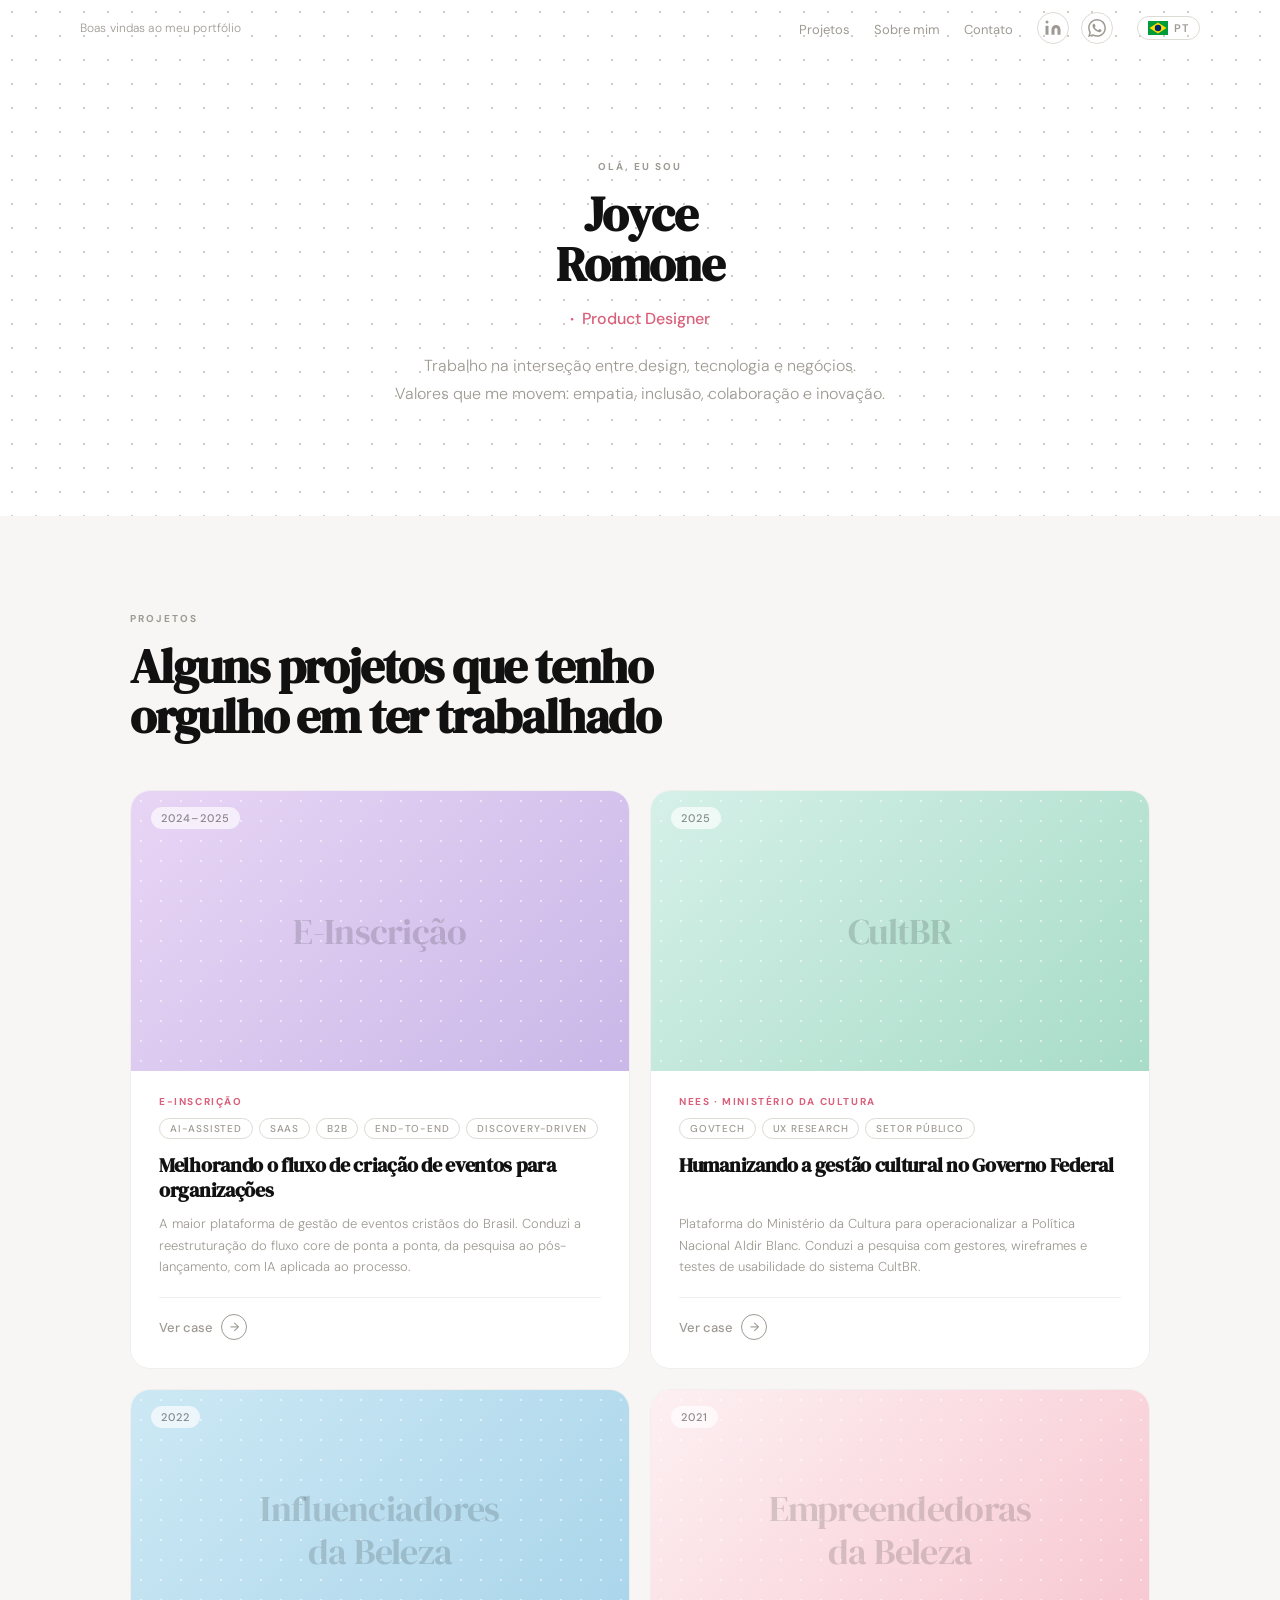
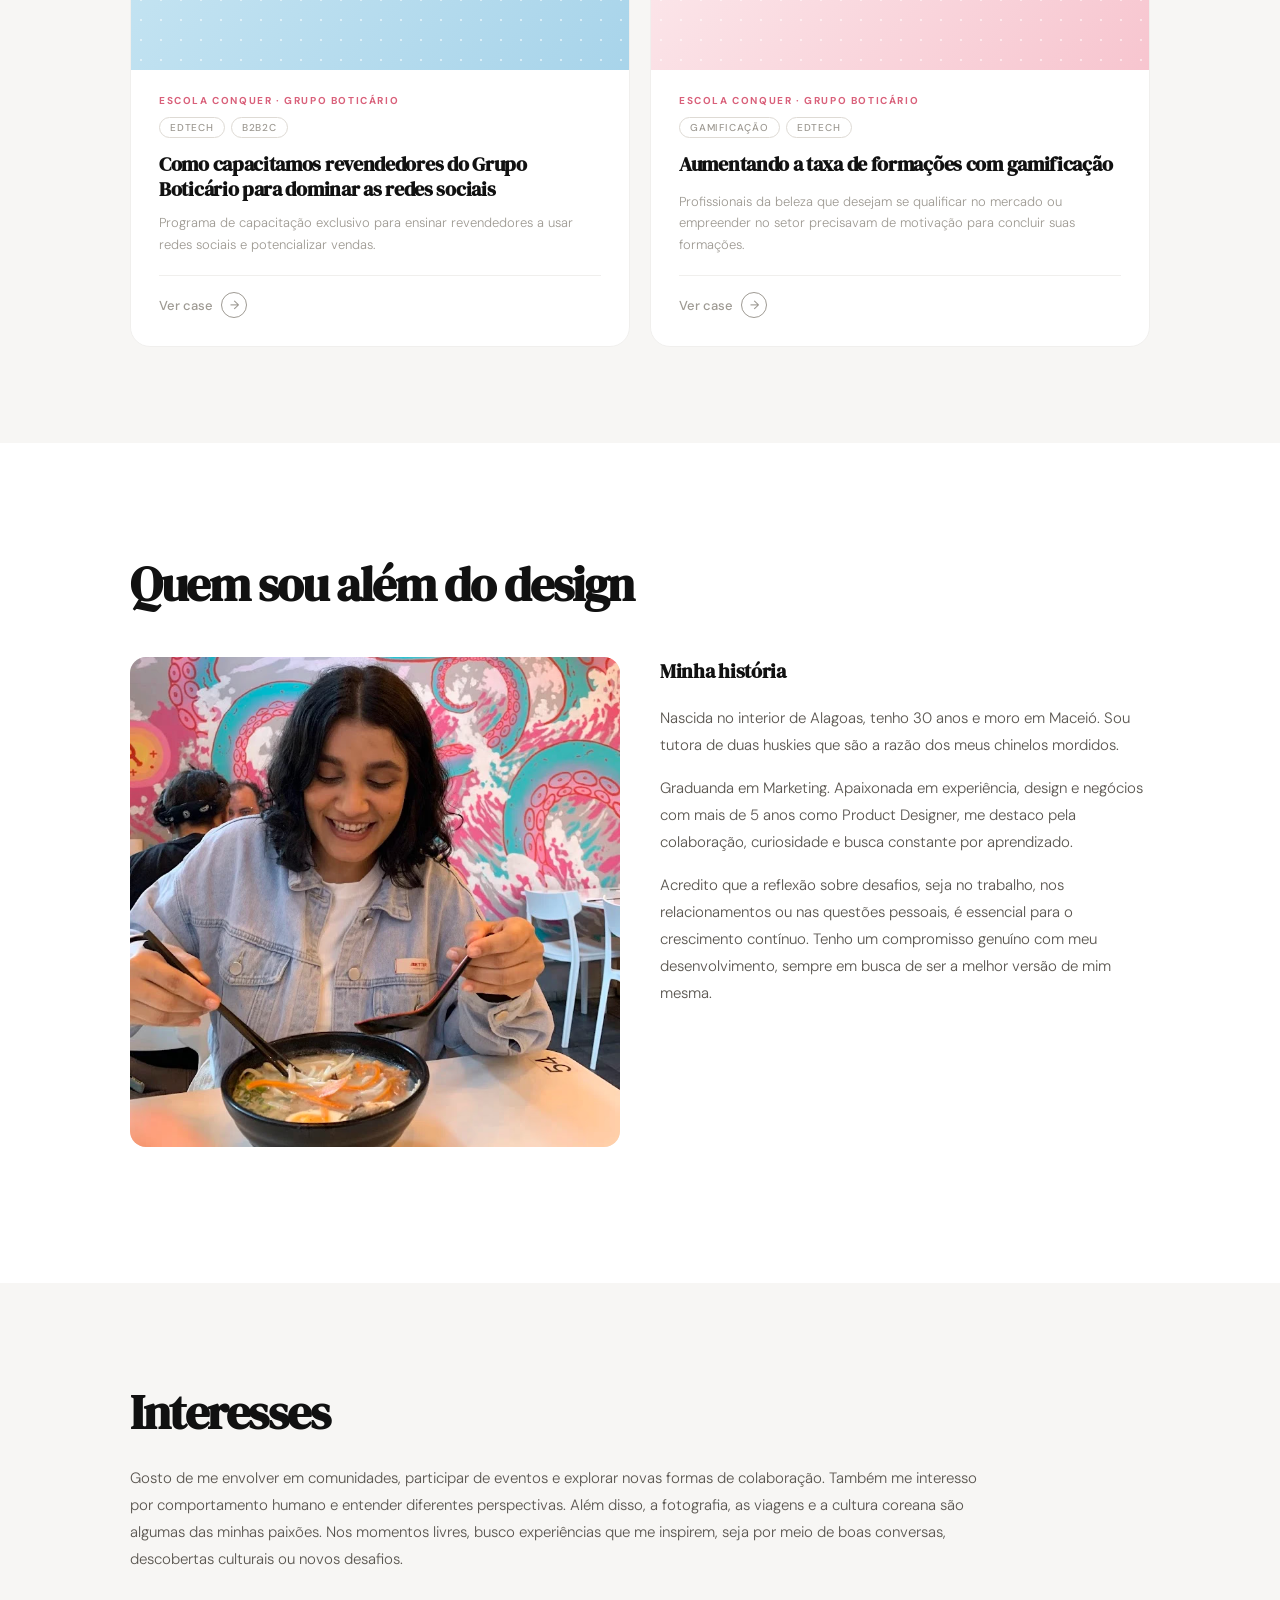
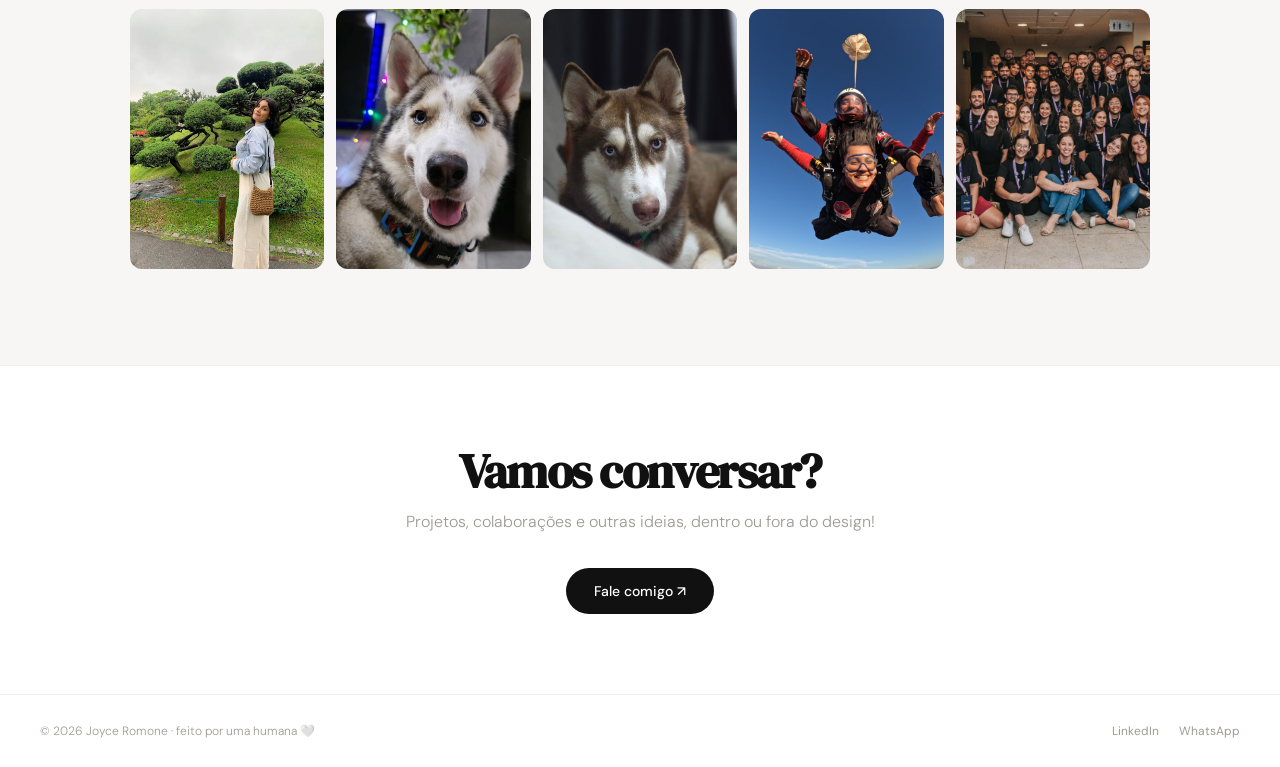
==== index.html @ eb754570 "att portfolio" ====
<!DOCTYPE html>
<html lang="pt-BR">
<head>
  <meta charset="UTF-8" />
  <meta name="viewport" content="width=device-width, initial-scale=1.0" />
  <title>Joyce Romone · Product Designer</title>
  <link rel="preconnect" href="https://fonts.googleapis.com" />
  <link rel="preconnect" href="https://fonts.gstatic.com" crossorigin />
  <link href="https://fonts.googleapis.com/css2?family=DM+Serif+Display:ital@0;1&family=DM+Sans:ital,opsz,wght@0,9..40,300;0,9..40,400;0,9..40,500;0,9..40,600;1,9..40,300&display=swap" rel="stylesheet" />

    <link rel="stylesheet" href="style.css" />
</head>
<body>

  <!-- NAV -->
  <nav class="nav" id="nav">
    <div class="nav__inner">

      <!-- Esquerda: boas vindas -->
      <span class="nav__greeting">Boas vindas ao meu portfólio</span>

      <!-- Direita: links + ícones + idioma -->
      <div class="nav__right">
        <ul class="nav__links">
          <li><a href="#projects">Projetos</a></li>
          <li><a href="#about">Sobre mim</a></li>
          <li><a href="contato.html">Contato</a></li>
        </ul>
        <div class="nav__icons">
          <a href="https://www.linkedin.com/in/joyromone/" target="_blank" class="nav__icon-link" aria-label="LinkedIn">
            <svg width="18" height="18" viewBox="0 0 24 24" fill="currentColor"><path d="M16 8a6 6 0 0 1 6 6v7h-4v-7a2 2 0 0 0-2-2 2 2 0 0 0-2 2v7h-4v-7a6 6 0 0 1 6-6z"/><rect x="2" y="9" width="4" height="12"/><circle cx="4" cy="4" r="2"/></svg>
          </a>
          <a href="https://api.whatsapp.com/send?phone=555582996967877" target="_blank" class="nav__icon-link" aria-label="WhatsApp">
            <svg width="18" height="18" viewBox="0 0 24 24" fill="currentColor"><path d="M17.472 14.382c-.297-.149-1.758-.867-2.03-.967-.273-.099-.471-.148-.67.15-.197.297-.767.966-.94 1.164-.173.199-.347.223-.644.075-.297-.15-1.255-.463-2.39-1.475-.883-.788-1.48-1.761-1.653-2.059-.173-.297-.018-.458.13-.606.134-.133.298-.347.446-.52.149-.174.198-.298.298-.497.099-.198.05-.371-.025-.52-.075-.149-.669-1.612-.916-2.207-.242-.579-.487-.5-.669-.51-.173-.008-.371-.01-.57-.01-.198 0-.52.074-.792.372-.272.297-1.04 1.016-1.04 2.479 0 1.462 1.065 2.875 1.213 3.074.149.198 2.096 3.2 5.077 4.487.709.306 1.262.489 1.694.625.712.227 1.36.195 1.871.118.571-.085 1.758-.719 2.006-1.413.248-.694.248-1.289.173-1.413-.074-.124-.272-.198-.57-.347m-5.421 7.403h-.004a9.87 9.87 0 0 1-5.031-1.378l-.361-.214-3.741.982.998-3.648-.235-.374a9.86 9.86 0 0 1-1.51-5.26c.001-5.45 4.436-9.884 9.888-9.884 2.64 0 5.122 1.03 6.988 2.898a9.825 9.825 0 0 1 2.893 6.994c-.003 5.45-4.437 9.884-9.885 9.884m8.413-18.297A11.815 11.815 0 0 0 12.05 0C5.495 0 .16 5.335.157 11.892c0 2.096.547 4.142 1.588 5.945L.057 24l6.305-1.654a11.882 11.882 0 0 0 5.683 1.448h.005c6.554 0 11.89-5.335 11.893-11.893a11.821 11.821 0 0 0-3.48-8.413z"/></svg>
          </a>
        </div>
        <!-- Seletor de idioma (placeholder para implementação futura) -->
        <div class="nav__lang" id="langToggle">
          <span class="nav__lang-current">
            <svg width="20" height="14" viewBox="0 0 20 14" xmlns="http://www.w3.org/2000/svg"><rect width="20" height="14" fill="#009c3b"/><polygon points="10,1.5 18.5,7 10,12.5 1.5,7" fill="#fedf00"/><circle cx="10" cy="7" r="3.2" fill="#002776"/></svg>
            <span>PT</span>
          </span>
          <div class="nav__lang-dropdown" id="langDropdown">
            <button class="nav__lang-option nav__lang-option--active" data-lang="pt" title="Português">
              <svg width="20" height="14" viewBox="0 0 24 16" xmlns="http://www.w3.org/2000/svg"><rect width="24" height="16" fill="#009c3b"/><polygon points="12,1.5 22,8 12,14.5 2,8" fill="#fedf00"/><circle cx="12" cy="8" r="3.8" fill="#002776"/></svg>
              <span>PT</span>
            </button>
            <button class="nav__lang-option" data-lang="en" title="English">
              <svg width="20" height="14" viewBox="0 0 24 16" xmlns="http://www.w3.org/2000/svg"><rect width="24" height="16" fill="#012169"/><line x1="0" y1="0" x2="24" y2="16" stroke="white" stroke-width="2.5"/><line x1="24" y1="0" x2="0" y2="16" stroke="white" stroke-width="2.5"/><line x1="0" y1="0" x2="24" y2="16" stroke="#C8102E" stroke-width="1.5"/><line x1="24" y1="0" x2="0" y2="16" stroke="#C8102E" stroke-width="1.5"/><rect x="10" y="0" width="4" height="16" fill="white"/><rect x="0" y="6" width="24" height="4" fill="white"/><rect x="11" y="0" width="2" height="16" fill="#C8102E"/><rect x="0" y="7" width="24" height="2" fill="#C8102E"/></svg>
              <span>EN</span>
            </button>
            <button class="nav__lang-option" data-lang="es" title="Español">
              <svg width="20" height="14" viewBox="0 0 24 16" xmlns="http://www.w3.org/2000/svg"><rect width="24" height="16" fill="#c60b1e"/><rect y="3.5" width="24" height="9" fill="#ffc400"/></svg>
              <span>ES</span>
            </button>
          </div>
        </div>
      </div>

    </div>
  </nav>

  <div class="hero-wrap">
  <!-- HERO -->
  <section class="hero">
    <div class="hero__content">
      <span class="label">Olá, eu sou</span>
      <h1 class="heading hero__name">Joyce<br>Romone</h1>
      <p class="hero__role"><span id="heroRole">Product Designer</span></p>
      <p class="hero__sub">Trabalho na interseção entre design, tecnologia e negócios.<br>Valores que me movem: empatia, inclusão, colaboração e inovação.</p>
    </div>
  </section>
  </div>


  <section class="section section--alt" id="projects">
    <div class="container">
      <div class="reveal" style="margin-bottom:48px">
        <span class="label">Projetos</span>
        <h2 class="heading">Alguns projetos que tenho<br>orgulho em ter trabalhado</h2>
      </div>

      <div class="projects__grid">

        <!-- Card 1: E-Inscrição (2024-2025) -->
        <div class="pcard reveal" onclick="openModal(0)" style="transition-delay:.05s">
          <div class="pcard__thumb">
            <div class="pcard__thumb-bg"></div>
            <span class="pcard__thumb-label">E-Inscrição</span>
            <span class="pcard__year">2024–2025</span>
            <span class="pcard__arrow">↗</span>
          </div>
          <div class="pcard__body">
            <div class="pcard__company">E-Inscrição</div>
            <div class="pcard__tags">
              <span class="pcard__tag">AI-assisted</span>
              <span class="pcard__tag">SaaS</span>
              <span class="pcard__tag">B2B</span>
              <span class="pcard__tag">End-to-end</span>
              <span class="pcard__tag">Discovery-driven</span>
            </div>
            <h3 class="pcard__title">Melhorando o fluxo de criação de eventos para organizações</h3>
            <p class="pcard__summary">A maior plataforma de gestão de eventos cristãos do Brasil. Conduzi a reestruturação do fluxo core de ponta a ponta, da pesquisa ao pós-lançamento, com IA aplicada ao processo.</p>
            <div class="pcard__footer">
              <span class="pcard__cta">Ver case <span class="pcard__cta-arrow">→</span></span>
            </div>
          </div>
        </div>

        <!-- Card 2: CultBR (2025) -->
        <div class="pcard reveal" onclick="openModal(3)" style="transition-delay:.1s">
          <div class="pcard__thumb">
            <div class="pcard__thumb-bg"></div>
            <span class="pcard__thumb-label">CultBR</span>
            <span class="pcard__year">2025</span>
            <span class="pcard__arrow">↗</span>
          </div>
          <div class="pcard__body">
            <div class="pcard__company">NEES · Ministério da Cultura</div>
            <div class="pcard__tags">
              <span class="pcard__tag">GovTech</span>
              <span class="pcard__tag">UX Research</span>
              <span class="pcard__tag">Setor Público</span>
            </div>
            <h3 class="pcard__title">Humanizando a gestão cultural no Governo Federal</h3>
            <p class="pcard__summary">Plataforma do Ministério da Cultura para operacionalizar a Política Nacional Aldir Blanc. Conduzi a pesquisa com gestores, wireframes e testes de usabilidade do sistema CultBR.</p>
            <div class="pcard__footer">
              <span class="pcard__cta">Ver case <span class="pcard__cta-arrow">→</span></span>
            </div>
          </div>
        </div>

        <!-- Card 3: Influenciadores (2022) -->
        <div class="pcard reveal" onclick="openModal(1)" style="transition-delay:.15s">
          <div class="pcard__thumb">
            <div class="pcard__thumb-bg"></div>
            <span class="pcard__thumb-label">Influenciadores<br>da Beleza</span>
            <span class="pcard__year">2022</span>
            <span class="pcard__arrow">↗</span>
          </div>
          <div class="pcard__body">
            <div class="pcard__company">Escola Conquer · Grupo Boticário</div>
            <div class="pcard__tags">
              <span class="pcard__tag">Edtech</span>
              <span class="pcard__tag">B2B2C</span>
            </div>
            <h3 class="pcard__title">Como capacitamos revendedores do Grupo Boticário para dominar as redes sociais</h3>
            <p class="pcard__summary">Programa de capacitação exclusivo para ensinar revendedores a usar redes sociais e potencializar vendas.</p>
            <div class="pcard__footer">
              <span class="pcard__cta">Ver case <span class="pcard__cta-arrow">→</span></span>
            </div>
          </div>
        </div>

        <!-- Card 4: Empreendedoras (2021) -->
        <div class="pcard reveal" onclick="openModal(2)" style="transition-delay:.2s">
          <div class="pcard__thumb">
            <div class="pcard__thumb-bg"></div>
            <span class="pcard__thumb-label">Empreendedoras<br>da Beleza</span>
            <span class="pcard__year">2021</span>
            <span class="pcard__arrow">↗</span>
          </div>
          <div class="pcard__body">
            <div class="pcard__company">Escola Conquer · Grupo Boticário</div>
            <div class="pcard__tags">
              <span class="pcard__tag">Gamificação</span>
              <span class="pcard__tag">Edtech</span>
            </div>
            <h3 class="pcard__title">Aumentando a taxa de formações com gamificação</h3>
            <p class="pcard__summary">Profissionais da beleza que desejam se qualificar no mercado ou empreender no setor precisavam de motivação para concluir suas formações.</p>
            <div class="pcard__footer">
              <span class="pcard__cta">Ver case <span class="pcard__cta-arrow">→</span></span>
            </div>
          </div>
        </div>

      </div>
    </div>
  </section>

  <!-- MODAL -->
  <div class="modal-overlay" id="modalOverlay" onclick="handleOverlayClick(event)">
    <div class="modal" id="modal" role="dialog" aria-modal="true">
      <div class="modal__handle"></div>
      <div class="modal__topbar">
        <div class="modal__nav">
          <button class="modal__nav-btn" id="modalPrev" onclick="navigateModal(-1)" aria-label="Case anterior">←</button>
          <span class="modal__counter" id="modalCounter">1 / 4</span>
          <button class="modal__nav-btn" id="modalNext" onclick="navigateModal(1)" aria-label="Próximo case">→</button>
        </div>
        <button class="modal__close" onclick="closeModal()" aria-label="Fechar">✕</button>
      </div>
      <div class="modal__body" id="modalBody">

        <!-- ── CASE 0: E-Inscrição ── -->
        <div class="modal__case" data-index="0">
          <div class="modal__case-hero">
            <div class="modal__case-tags">
              <span class="project__tag">AI-assisted</span>
              <span class="project__tag">SaaS</span>
              <span class="project__tag">B2B</span>
              <span class="project__tag">End-to-end</span>
              <span class="project__tag project__tag--pink">Discovery-driven</span>
            </div>
            <h2 class="modal__case-title">Melhorando o fluxo de criação de eventos para organizações</h2>
            <p class="modal__case-summary">A maior plataforma de gestão de eventos cristãos do Brasil. Conduzi a reestruturação do fluxo core de ponta a ponta, da pesquisa ao pós-lançamento, com IA aplicada ao processo.</p>
          </div>
          <div class="modal__case-meta">
            <div class="modal__case-meta-item">
              <div class="modal__case-meta-label">Empresa</div>
              <div class="modal__case-meta-value">E-Inscrição</div>
            </div>
            <div class="modal__case-meta-item">
              <div class="modal__case-meta-label">Atuação</div>
              <div class="modal__case-meta-value">Product Designer</div>
            </div>
            <div class="modal__case-meta-item">
              <div class="modal__case-meta-label">Duração</div>
              <div class="modal__case-meta-value">2024–2025</div>
            </div>
          </div>

          <!-- CONTEXTO -->
          <div class="case-block case-block--tinted">
            <span class="case-block__label">Contexto</span>
            <div style="background:var(--white); border-radius:14px; padding:24px 28px; margin-bottom:20px; border-left:3px solid var(--pink);">
              <span style="font-size:10px; font-weight:700; letter-spacing:.14em; text-transform:uppercase; color:var(--pink); display:block; margin-bottom:12px;">A maior plataforma de gestão de eventos cristãos do Brasil</span>
              <h3 style="font-family:'DM Serif Display',serif; font-size:clamp(18px,2.4vw,24px); color:var(--black); line-height:1.25; margin-bottom:10px;">De grandes organizações a pequenos empreendedores: um produto para muitos perfis.</h3>
              <p style="font-size:13px; font-weight:300; color:var(--gray-3); line-height:1.7;">Centenas de eventos por ano ou o primeiro evento da vida. A amplitude é um ponto forte do produto e também seu maior desafio de design.</p>
            </div>
            <p class="case-block__lead">O fluxo de criação de eventos é o coração da plataforma. Com o tempo, ele acumulou atritos que impactavam os dois extremos desse público. As solicitações de melhoria eram constantes, e a falta de flexibilidade estava gerando dois problemas sérios: <strong>perda de clientes</strong> para concorrentes e <strong>sobrecarga operacional</strong> no time interno.</p>

            <div style="background:var(--white); border-radius:14px; padding:22px 24px; margin-top:16px;">
              <div style="font-size:10px; font-weight:700; letter-spacing:.14em; text-transform:uppercase; color:var(--pink); margin-bottom:14px;">Principais dores identificadas</div>
              <div style="display:flex; flex-wrap:wrap; gap:8px; margin-bottom:16px;">
                <span style="font-size:11px; font-weight:500; padding:4px 12px; border-radius:100px; background:var(--off); color:var(--gray-4);">Lotes rígidos</span>
                <span style="font-size:11px; font-weight:500; padding:4px 12px; border-radius:100px; background:var(--off); color:var(--gray-4);">Processo muito manual</span>
                <span style="font-size:11px; font-weight:500; padding:4px 12px; border-radius:100px; background:var(--off); color:var(--gray-4);">Cálculo complexo</span>
                <span style="font-size:11px; font-weight:500; padding:4px 12px; border-radius:100px; background:var(--off); color:var(--gray-4);">Gestão pouco intuitiva</span>
                <span style="font-size:11px; font-weight:500; padding:4px 12px; border-radius:100px; background:var(--off); color:var(--gray-4);">Risco de erros</span>
                <span style="font-size:11px; font-weight:500; padding:4px 12px; border-radius:100px; background:var(--pink-bg); color:var(--pink);">Dependência do Customer Success</span>
                <span style="font-size:11px; font-weight:500; padding:4px 12px; border-radius:100px; background:var(--pink-bg); color:var(--pink);">Self-service limitado</span>
                <span style="font-size:11px; font-weight:500; padding:4px 12px; border-radius:100px; background:var(--pink-bg); color:var(--pink);">Uso excessivo de gambiarras</span>
              </div>
              <div style="background:var(--off); border-radius:10px; padding:14px 16px; border-left:3px solid var(--pink);">
                <p style="font-size:10px; font-weight:700; letter-spacing:.12em; text-transform:uppercase; color:var(--pink); margin-bottom:8px;">A pergunta-chave que guiou o projeto</p>
                <p style="font-size:13px; font-weight:400; color:var(--black); line-height:1.65;">Como melhorar o fluxo de criação de eventos para <strong>reduzir a complexidade</strong>, <strong>aumentar a autonomia dos clientes</strong> e <strong>diminuir a sobrecarga do time de Customer Success</strong>?</p>
              </div>
            </div>
          </div>

          <!-- MEU PAPEL -->
          <div class="case-block">
            <span class="case-block__label">Meu papel</span>
            <h3 class="case-block__section-title">Não entrei com solução pronta. Entrei com perguntas.</h3>
            <p class="case-block__lead" style="margin-bottom:20px;">Conduzi o projeto de ponta a ponta. Fui responsável por estruturar o processo de discovery, priorizar com o time e garantir que o que foi pra produção foi validado com quem usa de verdade.</p>
            <div style="display:grid; grid-template-columns:1fr 1fr; gap:8px; margin-bottom:20px;">
              <div class="role-item"><span class="role-item__num">01</span><span class="role-item__text">Discovery interno com stakeholders</span></div>
              <div class="role-item"><span class="role-item__num">02</span><span class="role-item__text">Discovery contínuo com clientes</span></div>
              <div class="role-item"><span class="role-item__num">03</span><span class="role-item__text">Priorização com critério de impacto</span></div>
              <div class="role-item"><span class="role-item__num">04</span><span class="role-item__text">Prototipação e testes com usuários</span></div>
              <div class="role-item"><span class="role-item__num">05</span><span class="role-item__text">Acompanhamento pós-lançamento</span></div>
              <div class="role-item"><span class="role-item__num">06</span><span class="role-item__text">Monitoramento de métricas reais</span></div>
            </div>
            <div style="background:var(--off); border-radius:12px; padding:16px 20px;">
              <div style="font-size:10px; font-weight:700; letter-spacing:.14em; text-transform:uppercase; color:var(--pink); margin-bottom:10px;">Objetivos do projeto</div>
              <div style="display:flex; flex-direction:column; gap:6px;">
                <div style="display:flex; gap:8px; align-items:flex-start; font-size:12px; font-weight:300; color:var(--gray-4);"><span style="color:var(--pink); font-weight:700; flex-shrink:0;">→</span>Entender as dores reais dos clientes Self-Service e Key Accounts no fluxo atual</div>
                <div style="display:flex; gap:8px; align-items:flex-start; font-size:12px; font-weight:300; color:var(--gray-4);"><span style="color:var(--pink); font-weight:700; flex-shrink:0;">→</span>Identificar oportunidades baseadas em gaps competitivos</div>
                <div style="display:flex; gap:8px; align-items:flex-start; font-size:12px; font-weight:300; color:var(--gray-4);"><span style="color:var(--pink); font-weight:700; flex-shrink:0;">→</span>Priorizar melhorias que reduzam a dependência do Customer Success e aumentem a autogestão</div>
              </div>
            </div>
          </div>

          <!-- PESQUISA -->
          <div class="case-block case-block--tinted">
            <span class="case-block__label">Pesquisa</span>
            <h3 class="case-block__section-title">Uma sessão por semana que mudou o jeito do time decidir.</h3>
            <p class="case-block__lead" style="margin-bottom:20px;">Inspirada na metodologia da Teresa Torres, bloqueei um espaço fixo toda semana pra conversar com pelo menos 3 clientes. O que aprendi foi direto pras decisões do time, sem ficar guardado numa pasta que ninguém abre.</p>
            <div class="timeline">
              <div class="timeline__item">
                <div class="timeline__spine"><div class="timeline__dot"></div><div class="timeline__line"></div></div>
                <div class="timeline__content">
                  <div class="timeline__step">Antes dos clientes</div>
                  <div class="timeline__title">Entendi a casa primeiro</div>
                  <p class="timeline__text">Conversei com CEO, liderança técnica, Customer Success e suporte. Queria ter uma visão completa antes de ir a campo e chegar nas entrevistas sabendo o que perguntar de verdade.</p>
                <img src="[data-uri]" alt="Pesquisa 1" style="width:100%;border-radius:10px;display:block;margin-top:12px;" />
                </div>
              </div>
              <div class="timeline__item">
                <div class="timeline__spine"><div class="timeline__dot"></div><div class="timeline__line"></div></div>
                <div class="timeline__content">
                  <div class="timeline__step">Com os clientes</div>
                  <div class="timeline__title">Self-service e key accounts: perfis diferentes com dores parecidas</div>
                  <p class="timeline__text">Entrevistei os dois perfis principais da plataforma. O que chamou atenção foi que, independente do tamanho do evento, os pontos de atrito eram quase os mesmos.</p>
                  <div class="tool-pills">
                    <span class="tool-pill">Tactiq</span>
                    <span class="tool-pill">Entrevistas exploratórias</span>
                  </div>
                <img src="[data-uri]" alt="Pesquisa 2" style="width:100%;border-radius:10px;display:block;margin-top:12px;" />
                </div>
              </div>
              <div class="timeline__item">
                <div class="timeline__spine"><div class="timeline__dot"></div><div class="timeline__line"></div></div>
                <div class="timeline__content">
                  <div class="timeline__step">Síntese</div>
                  <div class="timeline__title">Os insights iam direto pro time, não pra uma apresentação de 40 slides</div>
                  <p class="timeline__text">A cadência semanal fez o discovery virar parte da rotina do time. Não era um projeto de pesquisa isolado, era uma prática que alimentava as decisões de produto continuamente.</p>
                  <div class="tool-pills">
                    <span class="tool-pill">FigJam</span>
                    <span class="tool-pill">Síntese colaborativa</span>
                  </div>
                <img src="[data-uri]" alt="Pesquisa 3" style="width:100%;border-radius:10px;display:block;margin-top:12px;" />
                </div>
              </div>
            </div>
          </div>


          <!-- O PROBLEMA -->
          <div class="case-block">
            <span class="case-block__label">O problema</span>
            <h3 class="case-block__section-title">A plataforma não tinha tipos de inscrição. A solução era uma sequência de gambiarras ensinada pelo Customer Success.</h3>
            <p class="case-block__lead" style="margin-bottom:28px;">Antes de entender os números, é preciso entender como o produto funcionava. O fluxo legado não permitia criar tipos de inscrição diretamente, o que gerou uma cadeia de adaptações que, com o tempo, viraram o "padrão" ensinado pelo time interno.</p>

            <!-- Fluxo da gambiarra -->
            <div style="background:var(--off); border-radius:14px; padding:24px 28px; margin-bottom:14px;">
              <div style="font-size:10px; font-weight:600; letter-spacing:.14em; text-transform:uppercase; color:var(--pink); margin-bottom:16px;">Como o fluxo legado funcionava na prática</div>
              <div style="display:flex; flex-direction:column; gap:0;">
                <div style="display:grid; grid-template-columns:28px 1fr; gap:14px; padding-bottom:20px;">
                  <div style="display:flex; flex-direction:column; align-items:center;"><div style="width:8px; height:8px; border-radius:50%; background:var(--gray-2); margin-top:4px; flex-shrink:0;"></div><div style="width:1px; flex:1; background:var(--gray-2); margin-top:6px;"></div></div>
                  <div>
                    <div style="font-size:11px; font-weight:600; color:var(--gray-3); text-transform:uppercase; letter-spacing:.08em; margin-bottom:4px;">Passo 1</div>
                    <p style="font-size:13px; font-weight:500; color:var(--black); margin-bottom:3px;">Criar o lote com o maior valor</p>
                    <p style="font-size:12px; font-weight:300; color:var(--gray-3);">O organizador cadastrava o ingresso de valor cheio como base, por exemplo, R$&nbsp;500,00, para tudo que viesse depois.</p>
                  <img src="[data-uri]" alt="Criar o lote com o maior valor" style="width:100%;border-radius:10px;display:block;margin-top:10px;" />
                  </div>
                </div>
                <div style="display:grid; grid-template-columns:28px 1fr; gap:14px; padding-bottom:20px;">
                  <div style="display:flex; flex-direction:column; align-items:center;"><div style="width:8px; height:8px; border-radius:50%; background:var(--gray-2); margin-top:4px; flex-shrink:0;"></div><div style="width:1px; flex:1; background:var(--gray-2); margin-top:6px;"></div></div>
                  <div>
                    <div style="font-size:11px; font-weight:600; color:var(--gray-3); text-transform:uppercase; letter-spacing:.08em; margin-bottom:4px;">Passo 2</div>
                    <p style="font-size:13px; font-weight:500; color:var(--black); margin-bottom:3px;">Simular tipos de inscrição via descontos</p>
                    <p style="font-size:12px; font-weight:300; color:var(--gray-3);">Cada "tipo de inscrição" era criado como um desconto sobre o valor base. Meia-entrada para estudantes? Desconto de 50%. Todas as categorias giravam em torno do maior valor, sem independência entre si.</p>
                  <img src="[data-uri]" alt="Simular tipos de inscrição via descontos" style="width:100%;border-radius:10px;display:block;margin-top:10px;" />
                  </div>
                </div>
                <div style="display:grid; grid-template-columns:28px 1fr; gap:14px; padding-bottom:20px;">
                  <div style="display:flex; flex-direction:column; align-items:center;"><div style="width:8px; height:8px; border-radius:50%; background:var(--gray-2); margin-top:4px; flex-shrink:0;"></div><div style="width:1px; flex:1; background:var(--gray-2); margin-top:6px;"></div></div>
                  <div>
                    <div style="font-size:11px; font-weight:600; color:var(--gray-3); text-transform:uppercase; letter-spacing:.08em; margin-bottom:4px;">Passo 3</div>
                    <p style="font-size:13px; font-weight:500; color:var(--black); margin-bottom:3px;">Controle de vagas por formulário</p>
                    <p style="font-size:12px; font-weight:300; color:var(--gray-3);">Vagas para staff, voluntários ou grupos internos não tinham como ser ocultadas. Como solução, os organizadores duplicavam o evento inteiro ou cadastravam essas vagas manualmente por caminhos alternativos. Gambiarra que gerava inconsistência nos dados e retrabalho constante.</p>
                  </div>
                </div>
                <div style="display:grid; grid-template-columns:28px 1fr; gap:14px;">
                  <div style="display:flex; flex-direction:column; align-items:center;"><div style="width:8px; height:8px; border-radius:50%; background:var(--pink); margin-top:4px; flex-shrink:0;"></div></div>
                  <div>
                    <div style="font-size:11px; font-weight:600; color:var(--pink); text-transform:uppercase; letter-spacing:.08em; margin-bottom:4px;">O efeito colateral</div>
                    <p style="font-size:13px; font-weight:500; color:var(--black); margin-bottom:3px;">Vagas internas ficavam visíveis para o público geral</p>
                    <p style="font-size:12px; font-weight:300; color:var(--gray-3);">Quando uma organização criava lotes internos, o número total de vagas aparecia exposto para todos porque a funcionalidade de descontos não permitia ocultar disponibilidade. A saída era criar cupons específicos para controlar o acesso. Gambiarra em cima de gambiarra.</p>
                  <div style="display:flex; flex-direction:column; gap:8px; margin-top:12px;">
                    <div style="padding:10px 14px; background:var(--off); border-radius:8px;">
                      <p style="font-size:12px; font-weight:500; color:var(--black); margin-bottom:3px;">Sem vagas secretas</p>
                      <p style="font-size:11px; font-weight:300; color:var(--gray-3); line-height:1.55;">Não havia como criar vagas privadas para staff, voluntários ou grupos específicos sem expô-las publicamente. Qualquer pessoa com o link podia se inscrever nessas vagas.</p>
                    </div>
                    <div style="padding:10px 14px; background:var(--off); border-radius:8px;">
                      <p style="font-size:12px; font-weight:500; color:var(--black); margin-bottom:3px;">Sem estratégia por tipo de inscrição</p>
                      <p style="font-size:11px; font-weight:300; color:var(--gray-3); line-height:1.55;">Como tudo dependia de descontos sobre um único valor base, era impossível aplicar estratégias diferentes por perfil: condições especiais para membros, preços escalonados por categoria ou regras de acesso distintas para cada tipo de participante.</p>
                    </div>
                    <div style="padding:10px 14px; background:var(--off); border-radius:8px;">
                      <p style="font-size:12px; font-weight:500; color:var(--black); margin-bottom:3px;">Sem controle de quantidade por tipo</p>
                      <p style="font-size:11px; font-weight:300; color:var(--gray-3); line-height:1.55;">Uma vez publicado, o organizador não conseguia limitar quantas vagas cada perfil ocuparia. O controle era manual, feito depois, na planilha.</p>
                    </div>
                  </div>
                  </div>
                </div>
              </div>
            </div>

            <!-- Tensão interna -->
            <div style="background:var(--off); border-radius:14px; padding:24px 28px; margin-bottom:14px;">
              <div style="font-size:10px; font-weight:600; letter-spacing:.14em; text-transform:uppercase; color:var(--pink); margin-bottom:12px;">O problema dentro do problema</div>
              <p style="font-size:14px; font-weight:400; color:var(--black); line-height:1.65; margin-bottom:10px;">O Customer Success havia ensinado essas gambiarras como solução padrão. Quando fui fazer o discovery com os clientes, surgiu uma tensão real: entrevistar os organizadores significava expor as limitações que o próprio time tinha ajudado a mascarar.</p>
              <p style="font-size:13px; font-weight:300; color:var(--gray-3); line-height:1.65;">Além disso, a ausência de tipos de inscrição nativos gerava impacto legal: legislações que exigem cotas para estudantes, pessoas com deficiência e grupos prioritários não tinham suporte adequado, obrigando os organizadores a processos manuais e sujeitos a erro.</p>
            </div>

            <!-- Dados -->
            <div style="background:var(--off); border-radius:14px; padding:24px 28px; margin-bottom:14px;">
              <div style="font-size:10px; font-weight:600; letter-spacing:.14em; text-transform:uppercase; color:var(--pink); margin-bottom:16px;">Os dados que mudaram a conversa</div>
              <p style="font-size:14px; font-weight:400; color:var(--black); line-height:1.65; margin-bottom:20px;">Antes de propor qualquer solução, precisava responder a pergunta que nunca tinha sido feita nas tentativas anteriores: <em style="color:var(--gray-4);">"Ainda faz sentido diferenciar preço por forma de pagamento?"</em></p>
              <div class="stat-row">
                <div class="stat-card">
                  <div class="stat-card__num">14%</div>
                  <div class="stat-card__label">dos eventos usam lotes</div>
                  <div class="stat-card__sub">19.349 sem lote vs. 2.713 com lote em 2024</div>
                </div>
                <div class="stat-card">
                  <div class="stat-card__num">22%</div>
                  <div class="stat-card__label">diferenciavam valor por método</div>
                  <div class="stat-card__sub">Apenas 11 de 50 organizações usavam preços diferentes por forma de pagamento</div>
                </div>
                <div class="stat-card">
                  <div class="stat-card__num">381</div>
                  <div class="stat-card__label">lotes com valores iguais</div>
                  <div class="stat-card__sub">Sinal de má utilização da ferramenta, confirmado com o time de tecnologia</div>
                </div>
              </div>
              <div style="padding:16px 18px; background:var(--white); border-radius:10px; border-left:3px solid var(--pink); margin-top:14px;">
                <p style="font-size:13px; font-weight:400; color:var(--black); line-height:1.65; margin:0;">Ao cruzar os dados com o time de tecnologia, confirmei que boa parte desses 381 lotes eram duplicações desnecessárias. Organizadores criando lotes com o mesmo valor só porque o fluxo exigia isso, sem entender o que estavam fazendo.</p>
              </div>
              <p style="font-size:13px; font-weight:300; color:var(--gray-3); line-height:1.7; margin-top:14px; margin-bottom:16px;">A maioria das organizações criava apenas 1 evento por ano. Toda a complexidade do fluxo de lotes e diferenciação de preços existia para uma minoria que, na prática, nem estava usando corretamente. Isso mudou o rumo da priorização.</p>
              <div style="font-size:10px; font-weight:600; letter-spacing:.12em; text-transform:uppercase; color:var(--gray-3); margin-bottom:10px;">Lotes criados por forma de pagamento, histórico da plataforma</div>
              <div style="display:grid; grid-template-columns:repeat(auto-fill, minmax(100px,1fr)); gap:8px; margin-bottom:10px;">
                <div style="padding:10px 12px; background:var(--white); border-radius:10px; text-align:center;"><div style="font-family:'DM Serif Display',serif; font-size:18px; color:var(--black); margin-bottom:2px;">37.190</div><div style="font-size:10px; color:var(--gray-3);">Boleto</div></div>
                <div style="padding:10px 12px; background:var(--white); border-radius:10px; text-align:center;"><div style="font-family:'DM Serif Display',serif; font-size:18px; color:var(--black); margin-bottom:2px;">34.501</div><div style="font-size:10px; color:var(--gray-3);">Cartão</div></div>
                <div style="padding:10px 12px; background:var(--white); border-radius:10px; text-align:center;"><div style="font-family:'DM Serif Display',serif; font-size:18px; color:var(--black); margin-bottom:2px;">20.930</div><div style="font-size:10px; color:var(--gray-3);">PIX</div></div>
                <div style="padding:10px 12px; background:var(--white); border-radius:10px; text-align:center; border:1px solid var(--pink-mid);"><div style="font-family:'DM Serif Display',serif; font-size:18px; color:var(--pink); margin-bottom:2px;">18.577</div><div style="font-size:10px; color:var(--pink);">Débito ⚠</div></div>
                <div style="padding:10px 12px; background:var(--white); border-radius:10px; text-align:center;"><div style="font-family:'DM Serif Display',serif; font-size:18px; color:var(--black); margin-bottom:2px;">17.320</div><div style="font-size:10px; color:var(--gray-3);">Parcelado</div></div>
              </div>
              <p style="font-size:11px; font-weight:300; color:var(--gray-3);">Débito ainda com alto volume apesar de obsoleto. Parte da base usava funcionalidade defasada por falta de alternativa real.</p>
            </div>

            <!-- Dores -->
            <div style="background:var(--off); border-radius:14px; padding:24px 28px; margin-bottom:14px;">
              <div style="font-size:10px; font-weight:600; letter-spacing:.14em; text-transform:uppercase; color:var(--pink); margin-bottom:14px;">O que chegava nos times internos todo dia</div>
              <p style="font-size:14px; font-weight:400; color:var(--black); line-height:1.65; margin-bottom:20px;">As entrevistas com Customer Success, suporte e clientes revelaram um padrão: os problemas não eram pontuais. Eles se espalhavam por todas as etapas do fluxo, cobrindo desde a configuração básica até a experiência final do participante.</p>

              <!-- Video placeholder -->
              <div style="margin-bottom:16px;">
                <div style="font-size:10px; font-weight:700; letter-spacing:.14em; text-transform:uppercase; color:var(--pink); margin-bottom:10px; display:flex; align-items:center; gap:8px;"><span style="display:inline-block;width:20px;height:1.5px;background:var(--pink);"></span>A pesquisa em voz dos próprios clientes</div>
                <div class="media-placeholder media-placeholder--video" style="margin:0;">
                  <div class="media-placeholder__icon">▶</div>
                  <span class="media-placeholder__label">Inserir vídeo</span>
                  <span class="media-placeholder__sub">Cada sessão foi uma confirmação de que o problema era real</span>
                </div>
              </div>

              <!-- Image placeholder -->
              <div class="media-placeholder media-placeholder--image" style="margin-bottom:20px;">
                <div class="media-placeholder__icon">🖼️</div>
                <span class="media-placeholder__label">Inserir imagem</span>
                <span class="media-placeholder__sub">Painel de síntese das entrevistas / FigJam</span>
              </div>

              <!-- Grupo 1: Tipos de inscrição -->
              <div style="margin-bottom:12px;">
                <div style="font-size:10px; font-weight:600; letter-spacing:.12em; text-transform:uppercase; color:var(--gray-3); margin-bottom:8px; padding-left:4px;">Tipos de inscrição</div>
                <div style="display:flex; flex-direction:column; gap:6px;">
                  <div style="padding:10px 14px; background:var(--white); border-radius:8px; font-size:12px; font-weight:300; color:var(--gray-4); line-height:1.55;">Criar um tipo de inscrição Kids, VIP ou Premium exigia gambiarra: o único caminho era usar descontos sobre o lote de maior valor, misturando gratuito e pago no mesmo fluxo torto</div>
                  <div style="padding:10px 14px; background:var(--white); border-radius:8px; font-size:12px; font-weight:300; color:var(--gray-4); line-height:1.55;">Vagas para staff e voluntários não tinham como ser ocultadas. Qualquer pessoa que encontrasse o evento conseguia se inscrever nessas vagas reservadas</div>
                  <div style="padding:10px 14px; background:var(--white); border-radius:8px; font-size:12px; font-weight:300; color:var(--gray-4); line-height:1.55;">Sem controle de quantidade por tipo de inscrição: uma vez publicado, o organizador não conseguia limitar quantas vagas cada perfil poderia ocupar</div>
                </div>
              </div>

              <!-- Grupo 2: Lotes e pagamento -->
              <div style="margin-bottom:12px;">
                <div style="font-size:10px; font-weight:600; letter-spacing:.12em; text-transform:uppercase; color:var(--gray-3); margin-bottom:8px; padding-left:4px;">Lotes e pagamento</div>
                <div style="display:flex; flex-direction:column; gap:6px;">
                  <div style="padding:10px 14px; background:var(--white); border-radius:8px; font-size:12px; font-weight:300; color:var(--gray-4); line-height:1.55;">Sem virada de lote automática por quantidade de inscrições ou por data</div>
                  <div style="padding:10px 14px; background:var(--white); border-radius:8px; font-size:12px; font-weight:300; color:var(--gray-4); line-height:1.55;">Falta de clareza sobre taxas: organizadores não conseguem visualizar os custos reais por forma de pagamento</div>
                  <div style="padding:10px 14px; background:var(--white); border-radius:8px; font-size:12px; font-weight:300; color:var(--gray-4); line-height:1.55;">Falhas na validação de cupons de desconto: usuários conseguem explorar vulnerabilidades e aplicar descontos inválidos</div>
                  <div style="padding:10px 14px; background:var(--white); border-radius:8px; font-size:12px; font-weight:300; color:var(--gray-4); line-height:1.55;">Falta de fila de espera para eventos lotados</div>
                </div>
              </div>

              <!-- Grupo 3: Eventos privados -->
              <div style="margin-bottom:12px;">
                <div style="font-size:10px; font-weight:600; letter-spacing:.12em; text-transform:uppercase; color:var(--gray-3); margin-bottom:8px; padding-left:4px;">Eventos privados e controle de acesso</div>
                <div style="display:flex; flex-direction:column; gap:6px;">
                  <div style="padding:10px 14px; background:var(--white); border-radius:8px; font-size:12px; font-weight:300; color:var(--gray-4); line-height:1.55;">Sem possibilidade de ocultar eventos ou criar vagas secretas sem gambiarras</div>
                  <div style="padding:10px 14px; background:var(--white); border-radius:8px; font-size:12px; font-weight:300; color:var(--gray-4); line-height:1.55;">Clonagem de página com bugs: campos mudam de ordem e edições no original refletem no clone ativo</div>
                  <div style="padding:10px 14px; background:var(--white); border-radius:8px; font-size:12px; font-weight:300; color:var(--gray-4); line-height:1.55;">Falta de histórico de alterações: não é possível saber quem operou alguma mudança na plataforma</div>
                </div>
              </div>

              <!-- Grupo 4: Formulários -->
              <div style="margin-bottom:12px;">
                <div style="font-size:10px; font-weight:600; letter-spacing:.12em; text-transform:uppercase; color:var(--gray-3); margin-bottom:8px; padding-left:4px;">Formulários e experiência</div>
                <div style="display:flex; flex-direction:column; gap:6px;">
                  <div style="padding:10px 14px; background:var(--white); border-radius:8px; font-size:12px; font-weight:300; color:var(--gray-4); line-height:1.55;">Formulários sem fluxos condicionais: perguntas obrigatórias para todos, mesmo quando só fazem sentido para um perfil específico</div>
                  <div style="padding:10px 14px; background:var(--white); border-radius:8px; font-size:12px; font-weight:300; color:var(--gray-4); line-height:1.55;">Falta de validação de campos: sem barrar inscrições fora do perfil do evento</div>
                  <div style="padding:10px 14px; background:var(--white); border-radius:8px; font-size:12px; font-weight:300; color:var(--gray-4); line-height:1.55;">Interface mobile pouco responsiva: campos desalinhados e informações sumindo da tela</div>
                  <div style="padding:10px 14px; background:var(--white); border-radius:8px; font-size:12px; font-weight:300; color:var(--gray-4); line-height:1.55;">Sistema não suporta alto volume de acessos simultâneos durante abertura de inscrições</div>
                </div>
              </div>

              <div style="padding:14px 16px; background:var(--white); border-radius:10px; font-size:13px; font-weight:300; color:var(--gray-4); line-height:1.65;">
                <strong style="font-size:13px; display:block; margin-bottom:4px; color:var(--black);">Vale frisar:</strong>
                Essa foi a terceira tentativa da empresa de resolver esse problema. Nas duas anteriores, ninguém havia feito a pergunta certa. Parte do meu trabalho foi garantir que, dessa vez, o discovery partisse das perguntas que ainda não tinham sido respondidas.
              </div>
            </div>

            <!-- Quote -->
            <div class="case-quote">
              <p class="case-quote__text">"Nosso papel ideal seria nos antecipar às ações dos clientes, mas as demandas nos atropelam. Ficamos criando cupons e configurando lotes minutos antes da abertura de inscrições. Isso nos toma um tempo precioso e nos impede de atuar de forma estratégica. Alguns clientes sequer configuram funcionalidades básicas e dependem completamente do nosso suporte para tudo."</p>
              <span class="case-quote__author">Time de Customer Success, E-Inscrição</span>
            </div>
          </div>

          <!-- SOLUÇÃO -->
          <div class="case-block case-block--tinted">
            <span class="case-block__label">Solução</span>
            <h3 class="case-block__section-title">Não resolvi só o que estava quebrado. Fui além.</h3>
            <p class="case-block__lead" style="margin-bottom:24px;">A priorização foi clara: comecei pelas áreas que mais travavam o negócio. Mas ao longo do processo, percebi que algumas features complementares resolveriam dores que os organizadores nem sabiam nomear. O resultado virou um conjunto coeso, não uma lista de correções.</p>

            <!-- Video: legado vs novo -->
            <div style="margin-bottom:8px;">
              <div style="font-size:10px; font-weight:700; letter-spacing:.14em; text-transform:uppercase; color:var(--pink); margin-bottom:10px; display:flex; align-items:center; gap:8px;"><span style="display:inline-block;width:20px;height:1.5px;background:var(--pink);"></span>O antes e o depois em movimento</div>
              <div class="media-placeholder media-placeholder--video">
                <div class="media-placeholder__icon">▶</div>
                <span class="media-placeholder__label">Inserir vídeo</span>
                <span class="media-placeholder__sub">Comparativo do fluxo legado com o novo fluxo</span>
              </div>
            </div>

            <!-- Telas do Figma organizadas por etapa -->
            <div style="margin-bottom:20px;">
              <div style="font-size:10px; font-weight:700; letter-spacing:.14em; text-transform:uppercase; color:var(--gray-3); margin-bottom:16px; display:flex; align-items:center; gap:8px;"><span style="display:inline-block;width:20px;height:1.5px;background:var(--gray-2);"></span>Do problema à solução: o design que chegou em produção</div>

              <!-- Etapa 0 -->
              <div style="margin-bottom:20px;">
                <div style="display:flex; align-items:center; gap:10px; margin-bottom:10px;">
                  <span style="font-size:10px; font-weight:700; letter-spacing:.12em; text-transform:uppercase; color:var(--pink);">00 · Meus Eventos</span>
                  <span style="font-size:10px; color:var(--gray-3);">· tela principal de criação de eventos</span>
                </div>
                <div style="display:flex; gap:12px; overflow-x:auto; padding-bottom:8px; scroll-snap-type:x mandatory;">
                  <div class="screen-slot"><div class="screen-slot__num">·</div></div>
                  <div class="screen-slot"><div class="screen-slot__num">·</div></div>
                  <div class="screen-slot"><div class="screen-slot__num">·</div></div>
                  <div class="screen-slot"><div class="screen-slot__num">·</div></div>
                  <div class="screen-slot"><div class="screen-slot__num">·</div></div>
                </div>
              </div>

              <!-- Etapa 1 -->
              <div style="margin-bottom:20px;">
                <div style="display:flex; align-items:center; gap:10px; margin-bottom:10px;">
                  <span style="font-size:10px; font-weight:700; letter-spacing:.12em; text-transform:uppercase; color:var(--pink);">01 · Tipos de inscrição</span>
                  <span style="font-size:10px; color:var(--gray-3);">· criação e configuração</span>
                </div>
                <div style="display:flex; gap:12px; overflow-x:auto; padding-bottom:8px; scroll-snap-type:x mandatory;">
                  <div class="screen-slot">
                    <div class="screen-slot__num">01</div>
                  </div>
                  <div class="screen-slot">
                    <div class="screen-slot__num">02</div>
                  </div>
                  <div class="screen-slot">
                    <div class="screen-slot__num">03</div>
                  </div>
                  <div class="screen-slot">
                    <div class="screen-slot__num">04</div>
                  </div>
                  <div class="screen-slot">
                    <div class="screen-slot__num">05</div>
                  </div>
                  <div class="screen-slot">
                    <div class="screen-slot__num">06</div>
                  </div>
                  <div class="screen-slot">
                    <div class="screen-slot__num">07</div>
                  </div>
                </div>
              </div>

              <!-- Etapa 2 -->
              <div style="margin-bottom:20px;">
                <div style="display:flex; align-items:center; gap:10px; margin-bottom:10px;">
                  <span style="font-size:10px; font-weight:700; letter-spacing:.12em; text-transform:uppercase; color:var(--pink);">02 · Lotes e descontos</span>
                  <span style="font-size:10px; color:var(--gray-3);">· configuração e virada automática</span>
                </div>
                <div style="display:flex; gap:12px; overflow-x:auto; padding-bottom:8px; scroll-snap-type:x mandatory;">
                  <div class="screen-slot"><div class="screen-slot__num">08</div></div>
                  <div class="screen-slot"><div class="screen-slot__num">09</div></div>
                  <div class="screen-slot"><div class="screen-slot__num">10</div></div>
                  <div class="screen-slot"><div class="screen-slot__num">11</div></div>
                  <div class="screen-slot"><div class="screen-slot__num">12</div></div>
                  <div class="screen-slot"><div class="screen-slot__num">13</div></div>
                </div>
              </div>

              <!-- Etapa 3 -->
              <div style="margin-bottom:20px;">
                <div style="display:flex; align-items:center; gap:10px; margin-bottom:10px;">
                  <span style="font-size:10px; font-weight:700; letter-spacing:.12em; text-transform:uppercase; color:var(--pink);">03 · Formas de pagamento</span>
                  <span style="font-size:10px; color:var(--gray-3);">· desvinculadas do tipo de inscrição</span>
                </div>
                <div style="display:flex; gap:12px; overflow-x:auto; padding-bottom:8px; scroll-snap-type:x mandatory;">
                  <div class="screen-slot"><div class="screen-slot__num">14</div></div>
                  <div class="screen-slot"><div class="screen-slot__num">15</div></div>
                  <div class="screen-slot"><div class="screen-slot__num">16</div></div>
                  <div class="screen-slot"><div class="screen-slot__num">17</div></div>
                  <div class="screen-slot"><div class="screen-slot__num">18</div></div>
                  <div class="screen-slot"><div class="screen-slot__num">19</div></div>
                </div>
              </div>

              <!-- Etapa 4 -->
              <div style="margin-bottom:20px;">
                <div style="display:flex; align-items:center; gap:10px; margin-bottom:10px;">
                  <span style="font-size:10px; font-weight:700; letter-spacing:.12em; text-transform:uppercase; color:var(--pink);">04 · Setor</span>
                  <span style="font-size:10px; color:var(--gray-3);">· organização de eventos maiores</span>
                </div>
                <div style="display:flex; gap:12px; overflow-x:auto; padding-bottom:8px; scroll-snap-type:x mandatory;">
                  <div class="screen-slot"><div class="screen-slot__num">20</div></div>
                  <div class="screen-slot"><div class="screen-slot__num">21</div></div>
                  <div class="screen-slot"><div class="screen-slot__num">22</div></div>
                  <div class="screen-slot"><div class="screen-slot__num">23</div></div>
                  <div class="screen-slot"><div class="screen-slot__num">24</div></div>
                  <div class="screen-slot"><div class="screen-slot__num">25</div></div>
                </div>
              </div>

              <!-- Etapa 5 -->
              <div style="margin-bottom:20px;">
                <div style="display:flex; align-items:center; gap:10px; margin-bottom:10px;">
                  <span style="font-size:10px; font-weight:700; letter-spacing:.12em; text-transform:uppercase; color:var(--pink);">05 · Inscrições gratuitas e pagas</span>
                  <span style="font-size:10px; color:var(--gray-3);">· no mesmo evento</span>
                </div>
                <div style="display:flex; gap:12px; overflow-x:auto; padding-bottom:8px; scroll-snap-type:x mandatory;">
                  <div class="screen-slot"><div class="screen-slot__num">26</div></div>
                  <div class="screen-slot"><div class="screen-slot__num">27</div></div>
                  <div class="screen-slot"><div class="screen-slot__num">28</div></div>
                  <div class="screen-slot"><div class="screen-slot__num">29</div></div>
                  <div class="screen-slot"><div class="screen-slot__num">30</div></div>
                  <div class="screen-slot"><div class="screen-slot__num">31</div></div>
                </div>
              </div>

              <!-- Etapa 6 -->
              <div>
                <div style="display:flex; align-items:center; gap:10px; margin-bottom:10px;">
                  <span style="font-size:10px; font-weight:700; letter-spacing:.12em; text-transform:uppercase; color:var(--pink);">06 · Formulários e máscaras</span>
                  <span style="font-size:10px; color:var(--gray-3);">· campos com validação</span>
                </div>
                <div style="display:flex; gap:12px; overflow-x:auto; padding-bottom:8px; scroll-snap-type:x mandatory;">
                  <div class="screen-slot"><div class="screen-slot__num">32</div></div>
                  <div class="screen-slot"><div class="screen-slot__num">33</div></div>
                  <div class="screen-slot"><div class="screen-slot__num">34</div></div>
                  <div class="screen-slot"><div class="screen-slot__num">35</div></div>
                  <div class="screen-slot"><div class="screen-slot__num">36</div></div>
                  <div class="screen-slot"><div class="screen-slot__num">37</div></div>
                  <div class="screen-slot"><div class="screen-slot__num">38</div></div>
                  <div class="screen-slot"><div class="screen-slot__num">39</div></div>
                  <div class="screen-slot"><div class="screen-slot__num">40</div></div>
                </div>
              </div>

            </div>

            <!-- Video: produção -->
            <div style="margin-bottom:20px;">
              <div style="font-size:10px; font-weight:700; letter-spacing:.14em; text-transform:uppercase; color:var(--pink); margin-bottom:10px; display:flex; align-items:center; gap:8px;"><span style="display:inline-block;width:20px;height:1.5px;background:var(--pink);"></span>O produto funcionando de verdade</div>
              <div class="media-placeholder media-placeholder--video">
                <div class="media-placeholder__icon">▶</div>
                <span class="media-placeholder__label">Inserir vídeo</span>
                <span class="media-placeholder__sub">Novo fluxo rodando em produção</span>
              </div>
            </div>

            <!-- Feature 1 -->
            <div style="background:var(--white); border-radius:14px; padding:22px 24px; margin-bottom:10px; display:flex; gap:18px; align-items:flex-start;">
              <span style="font-family:'DM Serif Display',serif; font-size:22px; color:var(--pink); flex-shrink:0; line-height:1; margin-top:2px;">01</span>
              <div>
                <p style="font-size:13px; font-weight:600; color:var(--black); margin-bottom:4px;">Formas de pagamento desvinculadas do tipo de inscrição</p>
                <p style="font-size:12px; font-weight:300; color:var(--gray-3); line-height:1.65;">Antes, o preço de cada tipo de inscrição dependia da forma de pagamento, o que gerava toda a complexidade do fluxo legado. Agora as formas de pagamento funcionam por evento: o organizador define quais aceita, mas o valor de cada tipo de inscrição é independente. O diferencial competitivo da plataforma foi mantido, sem os efeitos colaterais.</p>
              </div>
            </div>

            <!-- Feature 2 -->
            <div style="background:var(--white); border-radius:14px; padding:22px 24px; margin-bottom:10px; display:flex; gap:18px; align-items:flex-start;">
              <span style="font-family:'DM Serif Display',serif; font-size:22px; color:var(--pink); flex-shrink:0; line-height:1; margin-top:2px;">02</span>
              <div>
                <p style="font-size:13px; font-weight:600; color:var(--black); margin-bottom:4px;">Tipos de inscrição nativos e personalizáveis</p>
                <p style="font-size:12px; font-weight:300; color:var(--gray-3); line-height:1.65;">Acabou a gambiarra de criar tipos de inscrição via desconto. Os organizadores agora criam tipos de inscrição diretamente, com nome, valor e regras próprias: Kids, VIP, Premium, o que precisar. Menos dependência do Customer Success, mais autonomia no fluxo.</p>
              </div>
            </div>

            <!-- Feature 3 -->
            <div style="background:var(--white); border-radius:14px; padding:22px 24px; margin-bottom:10px; display:flex; gap:18px; align-items:flex-start;">
              <span style="font-family:'DM Serif Display',serif; font-size:22px; color:var(--pink); flex-shrink:0; line-height:1; margin-top:2px;">03</span>
              <div>
                <p style="font-size:13px; font-weight:600; color:var(--black); margin-bottom:4px;">Lotes personalizáveis e descontos mais completos</p>
                <p style="font-size:12px; font-weight:300; color:var(--gray-3); line-height:1.65;">Lotes com virada automática por quantidade ou por data, e cupons de desconto com regras mais claras e sem as vulnerabilidades do fluxo anterior. O que antes exigia intervenção do Customer Success passou a ser configurável pelo próprio organizador.</p>
              </div>
            </div>

            <!-- Feature 4 -->
            <div style="background:var(--white); border-radius:14px; padding:22px 24px; margin-bottom:10px; display:flex; gap:18px; align-items:flex-start;">
              <span style="font-family:'DM Serif Display',serif; font-size:22px; color:var(--pink); flex-shrink:0; line-height:1; margin-top:2px;">04</span>
              <div>
                <p style="font-size:13px; font-weight:600; color:var(--black); margin-bottom:4px;">Setor: organizando eventos maiores e mais complexos</p>
                <p style="font-size:12px; font-weight:300; color:var(--gray-3); line-height:1.65;">Propus e desenhei o conceito de setores, permitindo que os organizadores estruturem áreas dentro do evento. Isso abre a plataforma para eventos maiores e mais complexos, com diferentes zonas de acesso, capacidades e regras por área. Algo que antes simplesmente não era possível.</p>
              </div>
            </div>

            <!-- Feature 5 -->
            <div style="background:var(--white); border-radius:14px; padding:22px 24px; margin-bottom:10px; display:flex; gap:18px; align-items:flex-start;">
              <span style="font-family:'DM Serif Display',serif; font-size:22px; color:var(--pink); flex-shrink:0; line-height:1; margin-top:2px;">05</span>
              <div>
                <p style="font-size:13px; font-weight:600; color:var(--black); margin-bottom:4px;">Inscrições gratuitas e pagas no mesmo evento</p>
                <p style="font-size:12px; font-weight:300; color:var(--gray-3); line-height:1.65;">Antes, um evento era ou gratuito ou pago. Qualquer mistura exigia gambiarras. Agora um mesmo evento pode ter tipos de inscrição gratuitas e pagas simultaneamente: um laboratório grátis e um certificado pago, por exemplo. Uma necessidade real que nunca tinha sido endereçada.</p>
              </div>
            </div>

            <!-- Feature 6 -->
            <div style="background:var(--white); border-radius:14px; padding:22px 24px; margin-bottom:10px; display:flex; gap:18px; align-items:flex-start;">
              <span style="font-family:'DM Serif Display',serif; font-size:22px; color:var(--pink); flex-shrink:0; line-height:1; margin-top:2px;">06</span>
              <div>
                <p style="font-size:13px; font-weight:600; color:var(--black); margin-bottom:4px;">Formulários com máscaras de campo</p>
                <p style="font-size:12px; font-weight:300; color:var(--gray-3); line-height:1.65;">Os campos de formulário passaram a ter máscaras de formatação. Parece simples, mas o impacto foi direto: os organizadores gastavam pelo menos 3 horas reorganizando informações preenchidas de qualquer jeito pelos participantes no checkout. Com as máscaras, o dado já chega no formato certo, sem retrabalho.</p>
              </div>
            </div>

            <!-- Validation note -->
            <div class="validation-note">
              <span class="validation-note__icon">✓</span>
              <div>
                <strong style="font-size:13px; display:block; margin-bottom:3px;">Tudo passou por validação com clientes antes da engenharia</strong>
                <span style="font-size:12px; font-weight:300; color:var(--gray-3);">Cada ideia foi prototipada no Figma e testada com organizadores reais antes de ir para desenvolvimento. A primeira entrega priorizou eventos presenciais por ser o maior volume da plataforma.</span>
                <div class="tool-pills" style="margin-top:10px;">
                  <span class="tool-pill">Figma</span>
                  <span class="tool-pill">Figma Make</span>
                  <span class="tool-pill">Lovable</span>
                  <span class="tool-pill">Tactiq</span>
                  <span class="tool-pill">ClickUp</span>
                  <span class="tool-pill">Protótipo navegável</span>
                  <span class="tool-pill">Testes de usabilidade</span>
                  <span class="tool-pill">Co-criação com clientes e stakeholders</span>
                </div>
              </div>
            </div>
          </div>

          <!-- DESAFIOS -->
          <div class="case-block">
            <span class="case-block__label">Desafios do projeto</span>
            <h3 class="case-block__section-title">Os dados não existiam. Eu fui atrás de cada um.</h3>
            <p class="case-block__lead" style="margin-bottom:24px;">Esse foi um dos aspectos mais difíceis do projeto e que raramente aparece em portfolios: a E-Inscrição não tinha uma cultura de dados estruturada. Nada estava pronto, organizado ou acessível. Cada número que aparece nesse case foi conseguido com muita insistência.</p>
            <div style="display:flex; flex-direction:column; gap:10px;">
              <div style="background:var(--off); border-radius:12px; padding:18px 20px; display:flex; gap:16px; align-items:flex-start;">
                <span style="font-family:'DM Serif Display',serif; font-size:22px; color:var(--pink); flex-shrink:0; line-height:1; margin-top:2px;">01</span>
                <div>
                  <p style="font-size:13px; font-weight:500; color:var(--black); margin-bottom:4px;">Sem dashboard, sem relatórios, sem histórico acessível</p>
                  <p style="font-size:12px; font-weight:300; color:var(--gray-3); line-height:1.65;">Para conseguir os dados de lotes, formas de pagamento e volume de eventos, precisei acionar o time técnico manualmente, formular as perguntas certas e aguardar cada consulta ser executada. Não havia ferramenta de analytics disponível pra mim.</p>
                </div>
              </div>
              <div style="background:var(--off); border-radius:12px; padding:18px 20px; display:flex; gap:16px; align-items:flex-start;">
                <span style="font-family:'DM Serif Display',serif; font-size:22px; color:var(--pink); flex-shrink:0; line-height:1; margin-top:2px;">02</span>
                <div>
                  <p style="font-size:13px; font-weight:500; color:var(--black); margin-bottom:4px;">Envolver clientes no discovery criava uma tensão real</p>
                  <p style="font-size:12px; font-weight:300; color:var(--gray-3); line-height:1.65;">O Customer Success havia ensinado gambiarras como solução padrão por anos. Trazer os organizadores para conversar significava expor essas limitações. Foi preciso construir um espaço de confiança nas entrevistas para que as pessoas falassem com honestidade sobre o que não funcionava.</p>
                </div>
              </div>
              <div style="background:var(--off); border-radius:12px; padding:18px 20px; display:flex; gap:16px; align-items:flex-start;">
                <span style="font-family:'DM Serif Display',serif; font-size:22px; color:var(--pink); flex-shrink:0; line-height:1; margin-top:2px;">03</span>
                <div>
                  <p style="font-size:13px; font-weight:500; color:var(--black); margin-bottom:4px;">Terceira tentativa de resolver o mesmo problema</p>
                  <p style="font-size:12px; font-weight:300; color:var(--gray-3); line-height:1.65;">O problema já tinha sido atacado duas vezes antes sem eu estar envolvida. Isso criava ceticismo interno. Parte do meu desafio foi construir confiança no processo com stakeholders que já tinham visto esforços similares não chegarem a lugar nenhum.</p>
                </div>
              </div>
              <div style="background:var(--off); border-radius:12px; padding:18px 20px; display:flex; gap:16px; align-items:flex-start;">
                <span style="font-family:'DM Serif Display',serif; font-size:22px; color:var(--pink); flex-shrink:0; line-height:1; margin-top:2px;">04</span>
                <div>
                  <p style="font-size:13px; font-weight:500; color:var(--black); margin-bottom:4px;">Fazer as perguntas certas quando ninguém sabia quais eram</p>
                  <p style="font-size:12px; font-weight:300; color:var(--gray-3); line-height:1.65;">A pergunta "ainda precisamos diferenciar preço por forma de pagamento?" parece óbvia agora. Mas ninguém tinha feito essa pergunta antes porque o fluxo existia há tanto tempo que virou premissa. Questionar premissas num ambiente de legado exige tanto coragem quanto método.</p>
                </div>
              </div>
            </div>
          </div>

          <!-- IMPACTO -->
          <div class="modal__case-impact">
            <span class="modal__case-impact-label">★ Impacto</span>
            <p class="modal__case-impact-text" style="margin-bottom:20px;">O projeto entregou mais do que funcionalidades novas. Ele mudou a relação dos organizadores com o produto e liberou o time interno para atuar de forma mais estratégica.</p>
            <div style="display:flex; flex-direction:column; gap:12px;">
              <div style="display:flex; gap:14px; align-items:flex-start;">
                <span style="color:var(--pink); font-size:18px; flex-shrink:0; line-height:1; margin-top:2px;">↓</span>
                <div>
                  <p style="font-size:13px; font-weight:500; color:white; margin-bottom:3px;">Redução da complexidade operacional</p>
                  <p style="font-size:12px; font-weight:300; color:rgba(255,255,255,.55); line-height:1.6;">O fluxo de criação de eventos deixou de depender de sequências de gambiarras ensinadas pelo Customer Success. O que era um processo frágil virou um caminho claro, previsível e autoexplicativo.</p>
                </div>
              </div>
              <div style="display:flex; gap:14px; align-items:flex-start;">
                <span style="color:var(--pink); font-size:18px; flex-shrink:0; line-height:1; margin-top:2px;">↑</span>
                <div>
                  <p style="font-size:13px; font-weight:500; color:white; margin-bottom:3px;">Aumento real do self-service</p>
                  <p style="font-size:12px; font-weight:300; color:rgba(255,255,255,.55); line-height:1.6;">Organizadores passaram a configurar tipos de inscrição, lotes e formulários sem precisar acionar o suporte. A autonomia que antes era promessa do produto virou realidade no uso.</p>
                </div>
              </div>
              <div style="display:flex; gap:14px; align-items:flex-start;">
                <span style="color:var(--pink); font-size:18px; flex-shrink:0; line-height:1; margin-top:2px;">↓</span>
                <div>
                  <p style="font-size:13px; font-weight:500; color:white; margin-bottom:3px;">Menos dependência do time de Customer Success</p>
                  <p style="font-size:12px; font-weight:300; color:rgba(255,255,255,.55); line-height:1.6;">Os tickets relacionados à criação de eventos caíram. O Customer Success parou de apagar incêndios operacionais e ganhou espaço para atuar de forma estratégica com os clientes.</p>
                </div>
              </div>
              <div style="display:flex; gap:14px; align-items:flex-start;">
                <span style="color:var(--pink); font-size:18px; flex-shrink:0; line-height:1; margin-top:2px;">→</span>
                <div>
                  <p style="font-size:13px; font-weight:500; color:white; margin-bottom:3px;">Base pronta para escalar</p>
                  <p style="font-size:12px; font-weight:300; color:rgba(255,255,255,.55); line-height:1.6;">A arquitetura do novo fluxo foi pensada para crescer. Eventos mais complexos, com múltiplos setores, tipos de inscrição e regras avançadas, agora têm estrutura para ser suportados sem reinventar o produto do zero.</p>
                </div>
              </div>
            </div>
          </div>
        </div>

        <!-- ── CASE 1: Influenciadores da Beleza ── -->
        <div class="modal__case" data-index="1">
          <div class="modal__case-hero">
            <div class="modal__case-tags">
              <span class="project__tag">Edtech</span>
              <span class="project__tag">B2B2C</span>
              <span class="project__tag project__tag--pink">Escola Conquer · Grupo Boticário · 2022</span>
            </div>
            <h2 class="modal__case-title">Como capacitamos revendedores do Grupo Boticário para dominar as redes sociais</h2>
            <p class="modal__case-summary">O Influenciadores da Beleza é um programa de capacitação exclusivo criado para ensinar revendedoras do Grupo Boticário a usar redes sociais como canal de vendas. O desafio não era só ensinar ferramentas. Era transformar a relação dessas pessoas com a própria presença digital.</p>
          </div>

          <div class="modal__case-meta">
            <div class="modal__case-meta-item">
              <div class="modal__case-meta-label">Realizado em</div>
              <div class="modal__case-meta-value">Escola Conquer</div>
            </div>
            <div class="modal__case-meta-item">
              <div class="modal__case-meta-label">Para</div>
              <div class="modal__case-meta-value">Grupo Boticário</div>
            </div>
            <div class="modal__case-meta-item">
              <div class="modal__case-meta-label">Duração</div>
              <div class="modal__case-meta-value">2022</div>
            </div>
          </div>

                    <!-- MEU PAPEL -->
          <div class="case-block case-block--tinted">
            <span class="case-block__label">Meu papel</span>
            <h3 class="case-block__section-title">Product Designer de ponta a ponta.</h3>
            <p class="case-block__lead" style="margin-bottom:20px;">Fui responsável pela experiência da plataforma: arquitetura da informação, fluxos de navegação, gamificação, testes com usuárias e acompanhamento das métricas após o lançamento. Trabalhei em colaboração próxima com times de produto, conteúdo e tecnologia.</p>
            <div style="display:grid; grid-template-columns:1fr 1fr; gap:8px;">
              <div class="role-item"><span class="role-item__num">01</span><span class="role-item__text">Workshop de co-criação com stakeholders</span></div>
              <div class="role-item"><span class="role-item__num">02</span><span class="role-item__text">Pesquisa com personas fornecidas pelo cliente</span></div>
              <div class="role-item"><span class="role-item__num">03</span><span class="role-item__text">Análise de concorrentes</span></div>
              <div class="role-item"><span class="role-item__num">04</span><span class="role-item__text">Rabiscoframes e fluxo da plataforma</span></div>
              <div class="role-item"><span class="role-item__num">05</span><span class="role-item__text">Testes de usabilidade moderados (Maze)</span></div>
              <div class="role-item"><span class="role-item__num">06</span><span class="role-item__text">Acompanhamento de métricas e satisfação</span></div>
            </div>
          </div>

          <!-- DESAFIO -->
          <div class="case-block">
            <span class="case-block__label">Desafio</span>
            <h3 class="case-block__section-title">Milhares de revendedoras com potencial, mas sem ferramentas para o mundo digital.</h3>
            <p class="case-block__lead" style="margin-bottom:20px;">O Grupo Boticário tem uma das maiores redes de revendedores do Brasil. Com a aceleração do consumo digital, dominar as redes sociais deixou de ser diferencial para se tornar requisito. Mas a maioria das revendedoras não tinha familiaridade com criação de conteúdo, algoritmos ou estratégias de venda online.</p>
            <div class="pain-grid">
              <div class="pain-card">
                <div class="pain-card__cat">Vendas</div>
                <div class="pain-card__text">Desempenho inconsistente por falta de estratégia digital</div>
              </div>
              <div class="pain-card">
                <div class="pain-card__cat">Marca</div>
                <div class="pain-card__text">Falta de padronização na comunicação da marca nas redes</div>
              </div>
              <div class="pain-card">
                <div class="pain-card__cat">Oportunidade</div>
                <div class="pain-card__text">Engajamento e conversões perdidos por não saber usar as plataformas</div>
              </div>
              <div class="pain-card">
                <div class="pain-card__cat">Escala</div>
                <div class="pain-card__text">Sem plataforma dedicada, o alcance das campanhas do Grupo era limitado</div>
              </div>
            </div>

            <div style="margin-top:20px; background:var(--off); border-radius:14px; padding:22px 24px;">
              <div style="font-size:10px; font-weight:600; letter-spacing:.14em; text-transform:uppercase; color:var(--pink); margin-bottom:14px;">Por que esse produto importava</div>
              <div style="display:flex; flex-direction:column; gap:8px;">
                <div style="padding:10px 14px; background:var(--white); border-radius:8px; font-size:12px; font-weight:300; color:var(--gray-4); line-height:1.55;">Aumentar vendas de forma consistente e ampliar fontes de renda</div>
                <div style="padding:10px 14px; background:var(--white); border-radius:8px; font-size:12px; font-weight:300; color:var(--gray-4); line-height:1.55;">Ganhar confiança para se tornarem influenciadoras da própria marca</div>
                <div style="padding:10px 14px; background:var(--white); border-radius:8px; font-size:12px; font-weight:300; color:var(--gray-4); line-height:1.55;">Criar uma marca pessoal forte e autêntica nas redes sociais</div>
                <div style="padding:10px 14px; background:var(--white); border-radius:8px; font-size:12px; font-weight:300; color:var(--gray-4); line-height:1.55;">Conquistar mais clientes por meio de estratégias digitais eficazes</div>
              </div>
            </div>
          </div>

          <!-- PÚBLICO -->
          <div class="case-block case-block--tinted">
            <span class="case-block__label">Público-alvo</span>
            <h3 class="case-block__section-title">Conhecer quem ia usar o produto antes de projetar qualquer tela.</h3>
            <p class="case-block__lead" style="margin-bottom:20px;">O Grupo Boticário disponibilizou personas detalhadas criadas a partir de pesquisas e análises de dados reais. Esse material foi o ponto de partida para entender comportamentos, desafios e expectativas das revendedoras antes de qualquer decisão de design.</p>

            <!-- Carrossel de personas -->
            <div class="personas-carousel" style="margin-bottom:16px;">
              <div class="personas-carousel__track" id="personasTrack">
                <div class="personas-carousel__item"><img src="assets/persona-1.jpg" alt="Persona 1" /></div>
                <div class="personas-carousel__item"><img src="assets/persona-2.jpg" alt="Persona 2" /></div>
                <div class="personas-carousel__item"><img src="assets/persona-3.jpg" alt="Persona 3" /></div>
              </div>
              <div class="personas-carousel__controls">
                <button class="personas-carousel__btn" onclick="slidePersonas(-1)">←</button>
                <div class="personas-carousel__dots" id="personasDots">
                  <span class="personas-carousel__dot active"></span>
                  <span class="personas-carousel__dot"></span>
                  <span class="personas-carousel__dot"></span>
                </div>
                <button class="personas-carousel__btn" onclick="slidePersonas(1)">→</button>
              </div>
            </div>

            <div style="background:var(--white); border-radius:14px; padding:22px 24px; margin-bottom:10px;">
              <div style="font-size:10px; font-weight:600; letter-spacing:.14em; text-transform:uppercase; color:var(--pink); margin-bottom:14px;">Tom e voz da plataforma</div>
              <p style="font-size:13px; font-weight:400; color:var(--black); margin-bottom:12px; line-height:1.65;">A comunicação foi pensada como um impulso diário de motivação: um parceiro que entende os desafios das revendedoras e as encoraja a ir além.</p>
              <div style="display:flex; flex-direction:column; gap:8px;">
                <div style="display:flex; gap:10px; align-items:flex-start; padding:10px 14px; background:var(--off); border-radius:8px;">
                  <span style="font-size:16px; flex-shrink:0;">💬</span>
                  <div><p style="font-size:12px; font-weight:500; color:var(--black); margin-bottom:2px;">Moderno e descomplicado</p><p style="font-size:11px; font-weight:300; color:var(--gray-3);">Linguagem clara, direta e conectada ao dia a dia. Sem jargões técnicos.</p></div>
                </div>
                <div style="display:flex; gap:10px; align-items:flex-start; padding:10px 14px; background:var(--off); border-radius:8px;">
                  <span style="font-size:16px; flex-shrink:0;">⚡</span>
                  <div><p style="font-size:12px; font-weight:500; color:var(--black); margin-bottom:2px;">Dinâmico e extrovertido</p><p style="font-size:11px; font-weight:300; color:var(--gray-3);">Mensagens inspiradoras e um visual que pulsa energia em cada etapa.</p></div>
                </div>
                <div style="display:flex; gap:10px; align-items:flex-start; padding:10px 14px; background:var(--off); border-radius:8px;">
                  <span style="font-size:16px; flex-shrink:0;">✨</span>
                  <div><p style="font-size:12px; font-weight:500; color:var(--black); margin-bottom:2px;">Empoderador</p><p style="font-size:11px; font-weight:300; color:var(--gray-3);">"Você nasceu pra brilhar!" e "Seu perfil vai bombar com essa dica" reforçavam a autoconfiança.</p></div>
                </div>
              </div>
            </div>
          </div>

          <!-- PESQUISA E CO-CRIAÇÃO -->
          <div class="case-block">
            <span class="case-block__label">Pesquisa e co-criação</span>
            <h3 class="case-block__section-title">Ouvir, alinhar e criar juntos antes de abrir o Figma.</h3>
            <p class="case-block__lead" style="margin-bottom:24px;">Organizei um workshop com stakeholders e trabalhei a análise de concorrentes para identificar os padrões que faziam plataformas de aprendizado engajarem de verdade.</p>

            <div class="timeline">
              <div class="timeline__item">
                <div class="timeline__spine"><div class="timeline__dot"></div><div class="timeline__line"></div></div>
                <div class="timeline__content">
                  <div class="timeline__step">Workshop de co-criação</div>
                  <div class="timeline__title">Crazy 8's com o time: 8 ideias em 8 minutos</div>
                  <p class="timeline__text">Começamos com alinhamento de visão e as perguntas certas: "O que faria essa plataforma ser indispensável?" Cada participante desenhou 8 ideias em 8 minutos. As propostas variaram de "design inspirado em rede social" a "feed de conquistas em tempo real". Depois de votação por pontos, chegamos juntos às funcionalidades mais viáveis.</p>
                  <div class="tool-pills">
                    <span class="tool-pill">Crazy 8's</span>
                    <span class="tool-pill">Dot voting</span>
                    <span class="tool-pill">Co-criação</span>
                  </div>
                  <div class="media-placeholder media-placeholder--image" style="margin-top:12px; aspect-ratio:16/9;">
                    <div class="media-placeholder__icon">🖼️</div>
                    <span class="media-placeholder__label">Inserir imagem</span>
                  </div>
                </div>
              </div>
              <div class="timeline__item">
                <div class="timeline__spine"><div class="timeline__dot"></div><div class="timeline__line"></div></div>
                <div class="timeline__content">
                  <div class="timeline__step">Análise de concorrentes</div>
                  <div class="timeline__title">Quatro padrões que se repetiam nas plataformas mais engajantes</div>
                  <p class="timeline__text">Mapeei o que as referências do mercado tinham em comum: prova social e comunidade ativa, visibilidade clara do progresso, conexão entre alunos e navegação com poucos cliques. Esses padrões guiaram as decisões de arquitetura e interface.</p>
                  <div class="media-placeholder media-placeholder--image" style="margin-top:12px; aspect-ratio:16/9;">
                    <div class="media-placeholder__icon">🖼️</div>
                    <span class="media-placeholder__label">Inserir imagem</span>
                  </div>
                </div>
              </div>
              <div class="timeline__item">
                <div class="timeline__spine"><div class="timeline__dot"></div><div class="timeline__line"></div></div>
                <div class="timeline__content">
                  <div class="timeline__step">Lápis e papel</div>
                  <div class="timeline__title">Rabiscoframes para validar antes de prototipar</div>
                  <p class="timeline__text">Através dos rabiscoframes identificamos rapidamente se as funcionalidades estavam alinhadas aos objetivos do produto. Foram os primeiros filtros antes de qualquer pixel no Figma.</p>
                  <div class="media-placeholder media-placeholder--image" style="margin-top:14px;">
                    <div class="media-placeholder__icon">🖼️</div>
                    <span class="media-placeholder__label">Inserir imagem</span>
                    <span class="media-placeholder__sub">Rabiscoframes da plataforma</span>
                  </div>
                </div>
              </div>
            </div>
          </div>

          <!-- GAMIFICAÇÃO E SOLUÇÃO -->
          <div class="case-block case-block--tinted">
            <span class="case-block__label">Solução</span>
            <h3 class="case-block__section-title">Uma plataforma que ensinava fazendo. E celebrava cada conquista.</h3>
            <p class="case-block__lead" style="margin-bottom:20px;">A estrutura foi pensada para reduzir a barreira de entrada e aumentar a sensação de conquista a cada etapa. A gamificação não era enfeite: era o mecanismo principal de retenção.</p>

            <div class="media-placeholder media-placeholder--image" style="margin-bottom:16px;">
              <div class="media-placeholder__icon">🖼️</div>
              <span class="media-placeholder__label">Inserir imagem</span>
              <span class="media-placeholder__sub">Telas da solução / interface da plataforma</span>
            </div>

            <div style="background:var(--white); border-radius:14px; padding:22px 24px; margin-bottom:10px;">
              <div style="font-size:10px; font-weight:600; letter-spacing:.14em; text-transform:uppercase; color:var(--pink); margin-bottom:16px;">Decisões de design</div>
              <div style="display:flex; flex-direction:column; gap:12px;">
                <div style="display:flex; gap:14px; align-items:flex-start;">
                  <span style="font-family:'DM Serif Display',serif; font-size:20px; color:var(--pink); flex-shrink:0; line-height:1; margin-top:2px;">1</span>
                  <div>
                    <p style="font-size:13px; font-weight:500; color:var(--black); margin-bottom:3px;">Trilhas de aprendizado por nível</p>
                    <p style="font-size:12px; font-weight:300; color:var(--gray-3);">Teste de nivelamento direciona cada revendedora à trilha certa: básica, intermediária ou avançada. Conteúdo em módulos curtos que cabiam na rotina.</p>
                  </div>
                </div>
                <div style="display:flex; gap:14px; align-items:flex-start;">
                  <span style="font-family:'DM Serif Display',serif; font-size:20px; color:var(--pink); flex-shrink:0; line-height:1; margin-top:2px;">2</span>
                  <div>
                    <p style="font-size:13px; font-weight:500; color:var(--black); margin-bottom:3px;">Gamificação como motor de engajamento 🎮</p>
                    <p style="font-size:12px; font-weight:300; color:var(--gray-3);">Conquistas, pontos e rankings transformavam cada módulo concluído numa celebração. Objetivo: transformar cada conquista em uma festa.</p>
                  </div>
                </div>
                <div style="display:flex; gap:14px; align-items:flex-start;">
                  <span style="font-family:'DM Serif Display',serif; font-size:20px; color:var(--pink); flex-shrink:0; line-height:1; margin-top:2px;">3</span>
                  <div>
                    <p style="font-size:13px; font-weight:500; color:var(--black); margin-bottom:3px;">Mobile first em toda a jornada</p>
                    <p style="font-size:12px; font-weight:300; color:var(--gray-3);">Com a maioria do acesso pelo celular, cada tela foi projetada com hierarquia clara e ações fáceis de encontrar em telas pequenas.</p>
                  </div>
                </div>
                <div style="display:flex; gap:14px; align-items:flex-start;">
                  <span style="font-family:'DM Serif Display',serif; font-size:20px; color:var(--pink); flex-shrink:0; line-height:1; margin-top:2px;">4</span>
                  <div>
                    <p style="font-size:13px; font-weight:500; color:var(--black); margin-bottom:3px;">Comunidade e suporte dentro da plataforma</p>
                    <p style="font-size:12px; font-weight:300; color:var(--gray-3);">Espaço para revendedoras interagirem entre si e ajuda contextual nos momentos de dúvida. Insight que surgiu direto dos testes de usabilidade.</p>
                  </div>
                </div>
              </div>
            </div>
          </div>

          <!-- TESTES DE USABILIDADE -->
          <div class="case-block">
            <span class="case-block__label">Testes de usabilidade</span>
            <h3 class="case-block__section-title">Ver alguém usar o produto pela primeira vez é o mais honesto dos feedbacks.</h3>
            <p class="case-block__lead" style="margin-bottom:24px;">Realizei testes moderados e remotos com 6 participantes: ex-alunas da edição anterior, com diferentes níveis de familiaridade digital. Cada sessão durou cerca de 50 minutos.</p>

            <!-- Metodologia -->
            <div style="display:grid; grid-template-columns:1fr 1fr; gap:10px; margin-bottom:16px;">
              <div style="background:var(--off); border-radius:10px; padding:16px;">
                <div style="font-size:10px; font-weight:700; color:var(--gray-3); text-transform:uppercase; letter-spacing:.1em; margin-bottom:8px;">Metodologia</div>
                <div style="display:flex; flex-direction:column; gap:4px;">
                  <span style="font-size:11px; font-weight:300; color:var(--gray-4);">Teste moderado, remoto via Google Meet</span>
                  <span style="font-size:11px; font-weight:300; color:var(--gray-4);">Protótipo testado no Maze</span>
                  <span style="font-size:11px; font-weight:300; color:var(--gray-4);">50 min a 1h por sessão</span>
                  <span style="font-size:11px; font-weight:300; color:var(--gray-4);">Sessões gravadas com consentimento</span>
                </div>
              </div>
              <div style="background:var(--off); border-radius:10px; padding:16px;">
                <div style="font-size:10px; font-weight:700; color:var(--gray-3); text-transform:uppercase; letter-spacing:.1em; margin-bottom:8px;">Participantes</div>
                <div style="display:flex; flex-direction:column; gap:4px;">
                  <span style="font-size:11px; font-weight:300; color:var(--gray-4);">6 ex-alunas da Universidade da Beleza</span>
                  <span style="font-size:11px; font-weight:300; color:var(--gray-4);">Perfis variados: iniciante ao avançado</span>
                  <span style="font-size:11px; font-weight:300; color:var(--gray-4);">Recrutadas com apoio do time de CX</span>
                </div>
              </div>
            </div>

            <!-- Fluxo do teste -->
            <div style="background:var(--off); border-radius:14px; padding:20px 24px; margin-bottom:16px;">
              <div style="font-size:10px; font-weight:600; letter-spacing:.14em; text-transform:uppercase; color:var(--pink); margin-bottom:12px;">Fluxo de cada sessão</div>
              <div style="display:flex; flex-direction:column; gap:6px;">
                <div style="display:flex; gap:10px; font-size:12px;"><span style="color:var(--pink); font-weight:600; flex-shrink:0;">01</span><span style="font-weight:300; color:var(--gray-4);">Quebra-gelo para deixar as participantes à vontade</span></div>
                <div style="display:flex; gap:10px; font-size:12px;"><span style="color:var(--pink); font-weight:600; flex-shrink:0;">02</span><span style="font-weight:300; color:var(--gray-4);">Explicação dos objetivos e dinâmica do teste</span></div>
                <div style="display:flex; gap:10px; font-size:12px;"><span style="color:var(--pink); font-weight:600; flex-shrink:0;">03</span><span style="font-weight:300; color:var(--gray-4);">Tarefas no protótipo: login, nivelamento e acesso às trilhas</span></div>
                <div style="display:flex; gap:10px; font-size:12px;"><span style="color:var(--pink); font-weight:600; flex-shrink:0;">04</span><span style="font-weight:300; color:var(--gray-4);">Feedback em tempo real com observação de reações e dificuldades</span></div>
                <div style="display:flex; gap:10px; font-size:12px;"><span style="color:var(--pink); font-weight:600; flex-shrink:0;">05</span><span style="font-weight:300; color:var(--gray-4);">Encerramento com agradecimento e coleta de impressões finais</span></div>
              </div>
            </div>

            <!-- Insight principal -->
            <div style="background:var(--off); border-radius:14px; padding:20px 24px; margin-bottom:16px;">
              <div style="font-size:10px; font-weight:600; letter-spacing:.14em; text-transform:uppercase; color:var(--pink); margin-bottom:14px;">O maior desafio e a solução</div>
              <div style="display:flex; gap:16px; align-items:flex-start;">
                <div style="background:var(--pink-bg); border-radius:10px; padding:14px 16px; flex:1; border:1px solid var(--pink-mid);">
                  <p style="font-size:12px; font-weight:600; color:var(--black); margin-bottom:4px;">Problema: quiz em página única</p>
                  <p style="font-size:11px; font-weight:300; color:var(--gray-3); line-height:1.6;">Todas as perguntas de nivelamento na mesma tela. As usuárias não entendiam o scroll e travavam nessa etapa, atrasando o acesso às trilhas.</p>
                  <div style="margin-top:10px; background:var(--gray-1); border-radius:8px; aspect-ratio:3/4; max-height:280px; display:flex; flex-direction:column; align-items:center; justify-content:center; gap:4px; border:1.5px dashed var(--gray-2);">
                    <span style="font-size:16px;">🖼️</span>
                    <span style="font-size:10px; font-weight:600; letter-spacing:.1em; text-transform:uppercase; color:var(--gray-3);">Inserir imagem</span>
                  </div>
                </div>
                <div style="display:flex; align-items:center; font-size:18px; padding:0 6px; color:var(--gray-3);">→</div>
                <div style="background:var(--white); border-radius:10px; padding:14px 16px; flex:1; border:1px solid var(--gray-1);">
                  <p style="font-size:12px; font-weight:600; color:var(--black); margin-bottom:4px;">Solução: uma pergunta por página</p>
                  <p style="font-size:11px; font-weight:300; color:var(--gray-3); line-height:1.6;">Reestruturei o quiz separando cada pergunta com contador visual de progresso. Fluxo mais fluido, sensação de avanço e menos abandono.</p>
                  <div style="margin-top:10px; background:var(--gray-1); border-radius:8px; aspect-ratio:3/4; max-height:280px; display:flex; flex-direction:column; align-items:center; justify-content:center; gap:4px; border:1.5px dashed var(--gray-2);">
                    <span style="font-size:16px;">🖼️</span>
                    <span style="font-size:10px; font-weight:600; letter-spacing:.1em; text-transform:uppercase; color:var(--gray-3);">Inserir imagem</span>
                  </div>
                </div>
              </div>
            </div>

            <!-- Aprendizados -->
            <div style="padding:14px 16px; background:var(--off); border-radius:10px; margin-bottom:16px; font-size:12px; font-weight:300; color:var(--gray-4); line-height:1.65;">
              <strong style="font-size:12px; color:var(--black);">Outros aprendizados:</strong> As participantes pediram uma comunidade dentro da plataforma para interagir entre si e compartilhar conhecimentos. Esse insight entrou diretamente para o backlog. Além disso, foi emocionante ver pessoas participando de um teste de usabilidade pela primeira vez na vida, sentindo que estavam contribuindo para construir algo.
              <div class="tool-pills" style="margin-top:10px;">
                <span class="tool-pill">Maze</span>
                <span class="tool-pill">Google Meet</span>
                <span class="tool-pill">Teste moderado</span>
              </div>
            </div>

            <!-- Quotes dos testes -->
            <div style="display:flex; flex-direction:column; gap:8px;">
              <div class="case-quote">
                <p class="case-quote__text">"Achei super fácil e rapidamente cheguei no conteúdo que precisava. Provavelmente são 3 etapas de curso, entendi que cada bolinha identifica um curso disponível."</p>
                <span class="case-quote__author">Participante do teste de usabilidade</span>
              </div>
              <div class="case-quote">
                <p class="case-quote__text">"A plataforma é mais leve e mais fácil de usar. Se fizer uma leitura eu consigo realizar o passo a passo."</p>
                <span class="case-quote__author">Participante do teste de usabilidade</span>
              </div>
              <div class="case-quote">
                <p class="case-quote__text">"Ficou super legal. O que eu mais gostei foi a parte de trilhas ,  a trilha vai pesquisando e encontrando vários cursos."</p>
                <span class="case-quote__author">Participante do teste de usabilidade</span>
              </div>
              <div class="case-quote">
                <p class="case-quote__text">"A plataforma é bem intuitiva, não tem nada escondido, tá tudo ali na frente pra clicar."</p>
                <span class="case-quote__author">Participante do teste de usabilidade</span>
              </div>
            </div>
          </div>

          <!-- IMPACTO -->
          <div class="modal__case-impact">
            <span class="modal__case-impact-label">★ Impacto</span>
            <p style="font-size:14px; font-weight:300; color:rgba(255,255,255,.6); line-height:1.7; margin-bottom:24px; max-width:580px;">Os resultados foram além das métricas. O programa mudou a relação de milhares de revendedoras com o digital.</p>

            <div style="display:grid; grid-template-columns:1fr 1fr; gap:12px; margin-bottom:20px;">
              <div style="background:rgba(255,255,255,.06); border-radius:12px; padding:20px;">
                <div style="font-size:10px; font-weight:700; letter-spacing:.12em; text-transform:uppercase; color:var(--pink); margin-bottom:10px;">Alcance</div>
                <div style="font-family:'DM Serif Display',serif; font-size:36px; color:var(--pink); line-height:1; margin-bottom:6px;">+60k</div>
                <div style="font-size:12px; font-weight:500; color:rgba(255,255,255,.8); margin-bottom:4px;">revendedores inscritos</div>
                <div style="font-size:11px; font-weight:300; color:rgba(255,255,255,.4);">Plataforma consolidada como principal ferramenta de capacitação do Grupo Boticário</div>
              </div>
              <div style="background:rgba(255,255,255,.06); border-radius:12px; padding:20px;">
                <div style="font-size:10px; font-weight:700; letter-spacing:.12em; text-transform:uppercase; color:var(--pink); margin-bottom:10px;">Satisfação</div>
                <div style="font-family:'DM Serif Display',serif; font-size:36px; color:var(--pink); line-height:1; margin-bottom:6px;">9,95</div>
                <div style="font-size:12px; font-weight:500; color:rgba(255,255,255,.8); margin-bottom:4px;">nota em pesquisas de satisfação</div>
                <div style="font-size:11px; font-weight:300; color:rgba(255,255,255,.4);">Gamificação e suporte integrado citados como principais diferenciais</div>
              </div>
              <div style="background:rgba(255,255,255,.06); border-radius:12px; padding:20px;">
                <div style="font-size:10px; font-weight:700; letter-spacing:.12em; text-transform:uppercase; color:var(--pink); margin-bottom:10px;">Impacto econômico</div>
                <div style="font-family:'DM Serif Display',serif; font-size:36px; color:var(--pink); line-height:1; margin-bottom:6px;">70%</div>
                <div style="font-size:12px; font-weight:500; color:rgba(255,255,255,.8); margin-bottom:4px;">tiveram aumento de renda</div>
                <div style="font-size:11px; font-weight:300; color:rgba(255,255,255,.4);">Participantes relataram dobrar as vendas após dominar estratégias no Instagram</div>
              </div>
              <div style="background:rgba(255,255,255,.06); border-radius:12px; padding:20px;">
                <div style="font-size:10px; font-weight:700; letter-spacing:.12em; text-transform:uppercase; color:var(--pink); margin-bottom:10px;">Usabilidade</div>
                <div style="font-family:'DM Serif Display',serif; font-size:36px; color:var(--pink); line-height:1; margin-bottom:6px;">2min</div>
                <div style="font-size:12px; font-weight:500; color:rgba(255,255,255,.8); margin-bottom:4px;">para encontrar o que precisavam</div>
                <div style="font-size:11px; font-weight:300; color:rgba(255,255,255,.4);">Navegação intuitiva validada mesmo por quem não tinha familiaridade com tecnologia</div>
              </div>
            </div>

            <div style="display:flex; flex-direction:column; gap:10px; margin-bottom:20px;">
              <div style="background:rgba(255,255,255,.06); border-radius:12px; padding:20px 24px; border-left:3px solid var(--pink);">
                <p style="font-family:'DM Serif Display',serif; font-style:italic; font-size:14px; line-height:1.7; color:rgba(255,255,255,.75); margin-bottom:8px;">"Antes tinha medo de postar, hoje sou referência no meu grupo!"</p>
                <span style="font-size:11px; font-weight:600; color:rgba(255,255,255,.4); letter-spacing:.06em; text-transform:uppercase;">Revendedora, sobre empoderamento digital</span>
              </div>
              <div style="background:rgba(255,255,255,.06); border-radius:12px; padding:20px 24px; border-left:3px solid rgba(255,255,255,.15);">
                <p style="font-family:'DM Serif Display',serif; font-style:italic; font-size:14px; line-height:1.7; color:rgba(255,255,255,.75); margin-bottom:8px;">"Encontrei tudo o que precisava em menos de 2 minutos!"</p>
                <span style="font-size:11px; font-weight:600; color:rgba(255,255,255,.4); letter-spacing:.06em; text-transform:uppercase;">Revendedora, sobre usabilidade da plataforma</span>
              </div>
              <div style="background:rgba(255,255,255,.06); border-radius:12px; padding:20px 24px; border-left:3px solid rgba(255,255,255,.15);">
                <p style="font-family:'DM Serif Display',serif; font-style:italic; font-size:14px; line-height:1.7; color:rgba(255,255,255,.75); margin-bottom:8px;">"A plataforma é intuitiva até para quem não é expert em tecnologia."</p>
                <span style="font-size:11px; font-weight:600; color:rgba(255,255,255,.4); letter-spacing:.06em; text-transform:uppercase;">Revendedora, sobre acessibilidade da experiência</span>
              </div>
            </div>

            <div style="background:rgba(255,255,255,.04); border-radius:12px; padding:18px 20px; border:1px solid rgba(255,255,255,.08); margin-bottom:12px;">
              <div style="font-size:10px; font-weight:700; letter-spacing:.12em; text-transform:uppercase; color:var(--pink); margin-bottom:8px;">Empoderamento</div>
              <p style="font-size:13px; font-weight:300; color:rgba(255,255,255,.6); line-height:1.7;">Revendedoras que nunca tinham postado nada passaram a criar conteúdo com confiança, construir uma marca pessoal e usar as redes sociais como ferramenta real de renda. O produto funcionou porque a experiência respeitou quem eram essas pessoas.</p>
            </div>

            <div style="background:rgba(255,255,255,.04); border-radius:12px; padding:18px 20px; border:1px solid rgba(255,255,255,.08);">
              <div style="font-size:10px; font-weight:700; letter-spacing:.12em; text-transform:uppercase; color:var(--pink); margin-bottom:12px;">Conheça o produto</div>
              <div style="display:flex; flex-direction:column; gap:8px;">
                <a href="https://influenciadoresdabelezagb.com.br/" target="_blank" style="font-size:13px; font-weight:400; color:rgba(255,255,255,.7); text-decoration:underline; text-underline-offset:3px;">influenciadoresdabelezagb.com.br ↗</a>
                <a href="https://app.influenciadoresdabelezagb.com.br/login" target="_blank" style="font-size:13px; font-weight:400; color:rgba(255,255,255,.7); text-decoration:underline; text-underline-offset:3px;">app.influenciadoresdabelezagb.com.br ↗</a>
              </div>
            </div>
          </div>

          <!-- RETROSPECTIVA -->
          <div class="case-block">
            <span class="case-block__label">Retrospectiva</span>
            <h3 class="case-block__section-title">O que fica depois que o projeto termina.</h3>
            <p class="case-block__lead" style="margin-bottom:20px;">Essa experiência na Escola Conquer foi uma das que mais me formaram como designer. Não só pelo que entreguei, mas pelo que aprendi sobre produto, pessoas e sobre mim mesma no processo.</p>
            <div style="display:flex; flex-direction:column; gap:10px;">
              <div style="padding:18px 20px; background:var(--off); border-radius:12px; display:flex; gap:16px; align-items:flex-start;">
                <span style="font-family:'DM Serif Display',serif; font-size:22px; color:var(--pink); flex-shrink:0; line-height:1; margin-top:2px;">01</span>
                <div>
                  <p style="font-size:13px; font-weight:500; color:var(--black); margin-bottom:4px;">Liderei dois produtos com impacto social real</p>
                  <p style="font-size:12px; font-weight:300; color:var(--gray-3); line-height:1.65;">Trabalhei de ponta a ponta, com autonomia e responsabilidade sobre as decisões de design. Cada entrega precisava equilibrar o que as pessoas precisavam com o que o negócio podia sustentar.</p>
                </div>
              </div>
              <div style="padding:18px 20px; background:var(--off); border-radius:12px; display:flex; gap:16px; align-items:flex-start;">
                <span style="font-family:'DM Serif Display',serif; font-size:22px; color:var(--pink); flex-shrink:0; line-height:1; margin-top:2px;">02</span>
                <div>
                  <p style="font-size:13px; font-weight:500; color:var(--black); margin-bottom:4px;">Co-criei com times multidisciplinares</p>
                  <p style="font-size:12px; font-weight:300; color:var(--gray-3); line-height:1.65;">Facilitei dinâmicas de co-criação e traduzi a voz das usuárias em decisões que o time inteiro entendia e defendia. Um dos momentos mais marcantes foi o projeto Empreendedoras da Beleza, que ampliou significativamente o número de pessoas beneficiadas.</p>
                </div>
              </div>
              <div style="padding:18px 20px; background:var(--off); border-radius:12px; display:flex; gap:16px; align-items:flex-start;">
                <span style="font-family:'DM Serif Display',serif; font-size:22px; color:var(--pink); flex-shrink:0; line-height:1; margin-top:2px;">03</span>
                <div>
                  <p style="font-size:13px; font-weight:500; color:var(--black); margin-bottom:4px;">Deixei um legado além dos projetos</p>
                  <p style="font-size:12px; font-weight:300; color:var(--gray-3); line-height:1.65;">Apoiei designers sem formação em UX a expandirem seus conhecimentos com mentorias e desafios práticos. Sair de um lugar deixando uma cultura mais forte de design estratégico foi, talvez, o resultado do qual me orgulho mais.</p>
                </div>
              </div>
            </div>
            <div style="margin-top:16px; padding:20px 24px; background:var(--black); border-radius:12px; border-left:3px solid var(--pink);">
              <p style="font-family:'DM Serif Display',serif; font-style:italic; font-size:15px; color:rgba(255,255,255,.8); line-height:1.7;">Ver o impacto real na vida das pessoas que usaram o que eu projetei foi o que confirmou que estou no lugar certo, fazendo o que faz sentido.</p>
            </div>
          </div>

        </div>

        <!-- ── CASE 2: Empreendedoras da Beleza ── -->
        <div class="modal__case" data-index="2">
          <div class="modal__case-hero">
            <div class="modal__case-tags">
              <span class="project__tag">Edtech</span>
              <span class="project__tag">Gamificação</span>
              <span class="project__tag project__tag--pink">Escola Conquer · Grupo Boticário · 2021</span>
            </div>
            <h2 class="modal__case-title">Aumentando a taxa de formações com gamificação</h2>
            <p class="modal__case-summary">O Empreendedoras da Beleza é uma plataforma de capacitação para profissionais que desejam se qualificar no mercado da beleza ou empreender no setor. Após o primeiro ciclo, os dados mostraram engajamento abaixo do esperado. Meu trabalho começou exatamente aí: entender o porquê antes de propor qualquer solução.</p>
          </div>

          <div class="modal__case-meta">
            <div class="modal__case-meta-item">
              <div class="modal__case-meta-label">Realizado em</div>
              <div class="modal__case-meta-value">Escola Conquer</div>
            </div>
            <div class="modal__case-meta-item">
              <div class="modal__case-meta-label">Para</div>
              <div class="modal__case-meta-value">Grupo Boticário</div>
            </div>
            <div class="modal__case-meta-item">
              <div class="modal__case-meta-label">Duração</div>
              <div class="modal__case-meta-value">2021</div>
            </div>
          </div>

          <!-- MEU PAPEL -->
          <div class="case-block case-block--tinted">
            <span class="case-block__label">Meu papel</span>
            <h3 class="case-block__section-title">De ponta a ponta: da pesquisa à solução implementada.</h3>
            <p class="case-block__lead" style="margin-bottom:20px;">Conduzi todo o processo de discovery, documentação e design. Trabalhei próxima do time de produto e das partes interessadas para garantir que as decisões partissem de dados reais, não de suposições.</p>
            <div style="display:grid; grid-template-columns:1fr 1fr; gap:8px;">
              <div class="role-item"><span class="role-item__num">01</span><span class="role-item__text">Pesquisa qualitativa com 18 usuárias</span></div>
              <div class="role-item"><span class="role-item__num">02</span><span class="role-item__text">Levantamento e validação de hipóteses</span></div>
              <div class="role-item"><span class="role-item__num">03</span><span class="role-item__text">Apresentação dos insights ao time</span></div>
              <div class="role-item"><span class="role-item__num">04</span><span class="role-item__text">Design do fluxo de gamificação</span></div>
              <div class="role-item"><span class="role-item__num">05</span><span class="role-item__text">Interface de alta fidelidade</span></div>
              <div class="role-item"><span class="role-item__num">06</span><span class="role-item__text">Monitoramento pós-implementação</span></div>
            </div>
          </div>

          <!-- CONTEXTO -->
          <div class="case-block">
            <span class="case-block__label">Contexto</span>
            <h3 class="case-block__section-title">O produto existia. O engajamento, não.</h3>
            <p class="case-block__lead" style="margin-bottom:20px;">Após o lançamento do primeiro ciclo em novembro de 2021, os dados revelaram um padrão preocupante. A plataforma tinha conteúdo de qualidade, mas não estava convertendo inscrições em formações concluídas.</p>
            <div class="stat-row">
              <div class="stat-card">
                <div class="stat-card__num">9k</div>
                <div class="stat-card__label">pessoas inscritas</div>
                <div class="stat-card__sub">ponto de partida do primeiro ciclo</div>
              </div>
              <div class="stat-card">
                <div class="stat-card__num">2.423</div>
                <div class="stat-card__label">concluíram o onboarding</div>
                <div class="stat-card__sub">apenas 26% do total inscrito avançou</div>
              </div>
              <div class="stat-card">
                <div class="stat-card__num">1.393</div>
                <div class="stat-card__label">iniciaram um curso</div>
                <div class="stat-card__sub">mas não chegaram à certificação</div>
              </div>
            </div>
            <div style="margin-top:16px; padding:16px 20px; background:var(--off); border-radius:12px;">
              <p class="case-block__lead">Três problemas centrais ficaram evidentes: <strong>baixa taxa de acesso à plataforma</strong>, <strong>baixo início de cursos</strong> e <strong>baixíssima taxa de certificação</strong>. A questão era entender a raiz de cada um antes de agir.</p>
            </div>
          </div>

          <!-- PESQUISA -->
          <div class="case-block case-block--tinted">
            <span class="case-block__label">Pesquisa</span>
            <h3 class="case-block__section-title">18 entrevistas. 3 perfis. Uma pergunta central: por que as pessoas saíam?</h3>
            <p class="case-block__lead" style="margin-bottom:24px;">Estruturei uma pesquisa qualitativa com participantes divididos em três categorias para entender comportamentos distintos e evitar vieses de confirmação.</p>

            <div style="display:grid; grid-template-columns:1fr 1fr 1fr; gap:10px; margin-bottom:20px;">
              <div style="background:var(--white); border-radius:12px; padding:18px; border-top:2px solid var(--gray-2);">
                <div style="font-size:10px; font-weight:700; letter-spacing:.12em; text-transform:uppercase; color:var(--gray-3); margin-bottom:8px;">Perfil 1</div>
                <div style="font-size:13px; font-weight:500; color:var(--black); margin-bottom:4px;">Não acessou</div>
                <div style="font-size:12px; font-weight:300; color:var(--gray-3);">6 participantes que se inscreveram mas nunca entraram na plataforma</div>
              </div>
              <div style="background:var(--white); border-radius:12px; padding:18px; border-top:2px solid var(--pink);">
                <div style="font-size:10px; font-weight:700; letter-spacing:.12em; text-transform:uppercase; color:var(--pink); margin-bottom:8px;">Perfil 2</div>
                <div style="font-size:13px; font-weight:500; color:var(--black); margin-bottom:4px;">Concluiu o curso</div>
                <div style="font-size:12px; font-weight:300; color:var(--gray-3);">6 participantes que chegaram à certificação</div>
              </div>
              <div style="background:var(--white); border-radius:12px; padding:18px; border-top:2px solid var(--gray-2);">
                <div style="font-size:10px; font-weight:700; letter-spacing:.12em; text-transform:uppercase; color:var(--gray-3); margin-bottom:8px;">Perfil 3</div>
                <div style="font-size:13px; font-weight:500; color:var(--black); margin-bottom:4px;">Evadiu</div>
                <div style="font-size:12px; font-weight:300; color:var(--gray-3);">6 participantes que iniciaram mas desistiram no caminho</div>
              </div>
            </div>

            <div class="timeline">
              <div class="timeline__item">
                <div class="timeline__spine"><div class="timeline__dot"></div><div class="timeline__line"></div></div>
                <div class="timeline__content">
                  <div class="timeline__step">Hipóteses levantadas</div>
                  <div class="timeline__title">Antes de entrevistar, estruturei o que achávamos que sabia</div>
                  <p class="timeline__text">Cinco hipóteses guiaram o roteiro: dificuldades de acesso (login), tempo de espera para liberação do curso (1 semana), falhas de comunicação nos canais, falta de afinidade com o conteúdo, e desistência por sobrecarga de rotina. Cada entrevista foi desenhada para confirmar ou refutar cada uma delas.</p>
                </div>
              </div>
              <div class="timeline__item">
                <div class="timeline__spine"><div class="timeline__dot"></div><div class="timeline__line"></div></div>
                <div class="timeline__content">
                  <div class="timeline__step">Recrutamento e condução</div>
                  <div class="timeline__title">Base fornecida pelo time de CX, entrevistas remotas via Meet</div>
                  <p class="timeline__text">O roteiro foi co-construído com as partes interessadas e alinhado às hipóteses. Cada sessão durou entre 50 minutos e 1 hora. Conduzi todas as entrevistas de forma remota, priorizando um ambiente de conversa, não de teste.</p>
                  <div class="tool-pills">
                    <span class="tool-pill">Pesquisa qualitativa</span>
                    <span class="tool-pill">Google Meet</span>
                    <span class="tool-pill">Roteiro semi-estruturado</span>
                  </div>
                </div>
              </div>
              <div class="timeline__item">
                <div class="timeline__spine"><div class="timeline__dot"></div><div class="timeline__line"></div></div>
                <div class="timeline__content">
                  <div class="timeline__step">Síntese</div>
                  <div class="timeline__title">Os insights foram direto para as partes interessadas, não para uma gaveta</div>
                  <p class="timeline__text">Documentei e apresentei os resultados ao time com foco em ação: cada insight acompanhado de uma recomendação. O objetivo era transformar o que as usuárias disseram em decisões de produto concretas.</p>
                </div>
              </div>
            </div>
          </div>

          <!-- INSIGHTS -->
          <div class="case-block">
            <span class="case-block__label">Principais insights</span>
            <h3 class="case-block__section-title">O problema não era o conteúdo. Era a jornada até ele.</h3>
            <p class="case-block__lead" style="margin-bottom:20px;">As entrevistas revelaram padrões consistentes. A principal causa de evasão foi a rotina e a dificuldade de gerenciar o tempo, não falta de interesse. As usuárias queriam concluir, mas o produto não estava facilitando isso.</p>

            <div style="display:flex; flex-direction:column; gap:8px; margin-bottom:20px;">
              <div style="padding:14px 18px; background:var(--off); border-radius:10px; display:flex; gap:12px;">
                <span style="color:var(--pink); font-weight:700; flex-shrink:0; font-size:13px;">01</span>
                <div><p style="font-size:13px; font-weight:500; color:var(--black); margin-bottom:3px;">Comunicação multicanal funcionou bem</p><p style="font-size:12px; font-weight:300; color:var(--gray-3);">E-mail, SMS e WhatsApp foram eficazes para avisar sobre a liberação do curso. As redes sociais ajudavam a manter o produto no radar das usuárias.</p></div>
              </div>
              <div style="padding:14px 18px; background:var(--off); border-radius:10px; display:flex; gap:12px;">
                <span style="color:var(--pink); font-weight:700; flex-shrink:0; font-size:13px;">02</span>
                <div><p style="font-size:13px; font-weight:500; color:var(--black); margin-bottom:3px;">O tempo de espera de 1 semana foi um gargalo real</p><p style="font-size:12px; font-weight:300; color:var(--gray-3);">O intervalo entre a inscrição e a liberação do conteúdo desmotivava quem chegava com intenção de começar imediatamente.</p></div>
              </div>
              <div style="padding:14px 18px; background:var(--off); border-radius:10px; display:flex; gap:12px;">
                <span style="color:var(--pink); font-weight:700; flex-shrink:0; font-size:13px;">03</span>
                <div><p style="font-size:13px; font-weight:500; color:var(--black); margin-bottom:3px;">Rotina foi o principal motivo de evasão</p><p style="font-size:12px; font-weight:300; color:var(--gray-3);">As usuárias que desistiram não perderam o interesse no curso. A dificuldade era conciliar os estudos com outras responsabilidades da vida.</p></div>
              </div>
              <div style="padding:14px 18px; background:var(--off); border-radius:10px; display:flex; gap:12px;">
                <span style="color:var(--pink); font-weight:700; flex-shrink:0; font-size:13px;">04</span>
                <div><p style="font-size:13px; font-weight:500; color:var(--black); margin-bottom:3px;">Comunidade como fator de motivação</p><p style="font-size:12px; font-weight:300; color:var(--gray-3);">Fóruns, grupos de WhatsApp e espaços de troca foram sugeridos espontaneamente como mecanismos que aumentariam a sensação de pertencimento e compromisso.</p></div>
              </div>
              <div style="padding:14px 18px; background:var(--off); border-radius:10px; display:flex; gap:12px;">
                <span style="color:var(--pink); font-weight:700; flex-shrink:0; font-size:13px;">05</span>
                <div><p style="font-size:13px; font-weight:500; color:var(--black); margin-bottom:3px;">Alta demanda por acesso vitalício e novos conteúdos</p><p style="font-size:12px; font-weight:300; color:var(--gray-3);">Quem concluiu queria revisitar os materiais. Quem evadiu queria poder retomar sem perder o progresso. E quase todas pediram por mais cursos.</p></div>
              </div>
            </div>

            <div class="validation-note">
              <span class="validation-note__icon">!</span>
              <div>
                <strong style="font-size:13px; display:block; margin-bottom:3px;">Mudança emergencial durante o processo</strong>
                <span style="font-size:12px; font-weight:300; color:var(--gray-3);">Em paralelo à pesquisa, o volume de tickets relacionados a login era alto. Decidimos remover a senha e permitir acesso apenas com e-mail. Também mudamos a liberação do conteúdo para o momento da inscrição, eliminando a espera de uma semana.</span>
              </div>
            </div>
          </div>

          <!-- SOLUÇÃO -->
          <div class="case-block case-block--tinted">
            <span class="case-block__label">Solução</span>
            <h3 class="case-block__section-title">Gamificação e premiação como estratégia de motivação.</h3>
            <p class="case-block__lead" style="margin-bottom:20px;">A solução foi projetada para atacar os três problemas centrais ao mesmo tempo: incentivar a conclusão dos cursos, melhorar a retenção e tornar a navegação mais fluida e envolvente.</p>

            <div style="background:var(--white); border-radius:14px; padding:22px 24px; margin-bottom:10px;">
              <div style="font-size:10px; font-weight:600; letter-spacing:.14em; text-transform:uppercase; color:var(--pink); margin-bottom:16px;">Como o fluxo de gamificação funcionava</div>
              <div style="display:flex; flex-direction:column; gap:12px;">
                <div style="display:flex; gap:14px; align-items:flex-start;">
                  <span style="font-family:'DM Serif Display',serif; font-size:20px; color:var(--pink); flex-shrink:0; line-height:1; margin-top:2px;">1</span>
                  <div>
                    <p style="font-size:13px; font-weight:500; color:var(--black); margin-bottom:3px;">Desafio proposto</p>
                    <p style="font-size:12px; font-weight:300; color:var(--gray-3);">A usuária completa um desafio prático, como publicar no Instagram com a hashtag #desafioeb, e registra o link e a data da publicação na plataforma.</p>
                  </div>
                </div>
                <div style="display:flex; gap:14px; align-items:flex-start;">
                  <span style="font-family:'DM Serif Display',serif; font-size:20px; color:var(--pink); flex-shrink:0; line-height:1; margin-top:2px;">2</span>
                  <div>
                    <p style="font-size:13px; font-weight:500; color:var(--black); margin-bottom:3px;">Pontuação e progresso</p>
                    <p style="font-size:12px; font-weight:300; color:var(--gray-3);">A plataforma contabiliza a pontuação em tempo real. A usuária acompanha seu avanço e visualiza quanto falta para completar cada módulo.</p>
                  </div>
                </div>
                <div style="display:flex; gap:14px; align-items:flex-start;">
                  <span style="font-family:'DM Serif Display',serif; font-size:20px; color:var(--pink); flex-shrink:0; line-height:1; margin-top:2px;">3</span>
                  <div>
                    <p style="font-size:13px; font-weight:500; color:var(--black); margin-bottom:3px;">Módulos integrados ao progresso</p>
                    <p style="font-size:12px; font-weight:300; color:var(--gray-3);">A partir da tela de progresso, é possível retomar diretamente os módulos pendentes com um clique. O caminho até o conteúdo ficou curto e claro.</p>
                  </div>
                </div>
              </div>
            </div>

            <div class="media-placeholder media-placeholder--image" style="margin-top:10px;">
              <div class="media-placeholder__icon">🖼️</div>
              <span class="media-placeholder__label">Inserir imagem</span>
              <span class="media-placeholder__sub">Interface de alta fidelidade: fluxo de gamificação</span>
            </div>
          </div>

          <!-- IMPACTO -->
          <div class="modal__case-impact">
            <span class="modal__case-impact-label">★ Impacto</span>
            <p style="font-size:14px; font-weight:300; color:rgba(255,255,255,.6); line-height:1.7; margin-bottom:24px; max-width:580px;">O segundo ciclo validou que a abordagem funcionou. Os números do produto e do negócio mudaram de patamar.</p>

            <div style="display:grid; grid-template-columns:1fr 1fr; gap:12px; margin-bottom:20px;">
              <div style="background:rgba(255,255,255,.06); border-radius:12px; padding:20px;">
                <div style="font-size:10px; font-weight:700; letter-spacing:.12em; text-transform:uppercase; color:var(--pink); margin-bottom:10px;">Escala</div>
                <div style="font-family:'DM Serif Display',serif; font-size:36px; color:var(--pink); line-height:1; margin-bottom:6px;">+422k</div>
                <div style="font-size:12px; font-weight:500; color:rgba(255,255,255,.8); margin-bottom:4px;">mulheres inscritas</div>
                <div style="font-size:11px; font-weight:300; color:rgba(255,255,255,.4);">de 9 mil para 422 mil, crescimento consistente ao longo dos ciclos</div>
              </div>
              <div style="background:rgba(255,255,255,.06); border-radius:12px; padding:20px;">
                <div style="font-size:10px; font-weight:700; letter-spacing:.12em; text-transform:uppercase; color:var(--pink); margin-bottom:10px;">Formação</div>
                <div style="font-family:'DM Serif Display',serif; font-size:36px; color:var(--pink); line-height:1; margin-bottom:6px;">+76k</div>
                <div style="font-size:12px; font-weight:500; color:rgba(255,255,255,.8); margin-bottom:4px;">mulheres formadas</div>
                <div style="font-size:11px; font-weight:300; color:rgba(255,255,255,.4);">capacitadas para atuar ou empreender no mercado da beleza</div>
              </div>
              <div style="background:rgba(255,255,255,.06); border-radius:12px; padding:20px;">
                <div style="font-size:10px; font-weight:700; letter-spacing:.12em; text-transform:uppercase; color:var(--pink); margin-bottom:10px;">Crescimento</div>
                <div style="font-family:'DM Serif Display',serif; font-size:36px; color:var(--pink); line-height:1; margin-bottom:6px;">+500%</div>
                <div style="font-size:12px; font-weight:500; color:rgba(255,255,255,.8); margin-bottom:4px;">no número de formadas</div>
                <div style="font-size:11px; font-weight:300; color:rgba(255,255,255,.4);">impulsionado pela gamificação e simplificação da jornada</div>
              </div>
              <div style="background:rgba(255,255,255,.06); border-radius:12px; padding:20px;">
                <div style="font-size:10px; font-weight:700; letter-spacing:.12em; text-transform:uppercase; color:var(--pink); margin-bottom:10px;">Impacto econômico</div>
                <div style="font-family:'DM Serif Display',serif; font-size:36px; color:var(--pink); line-height:1; margin-bottom:6px;">65%</div>
                <div style="font-size:12px; font-weight:500; color:rgba(255,255,255,.8); margin-bottom:4px;">tiveram impacto positivo na renda</div>
                <div style="font-size:11px; font-weight:300; color:rgba(255,255,255,.4);">aumento salarial, promoções ou criação de negócio próprio</div>
              </div>
            </div>

            <div style="display:grid; grid-template-columns:1fr 1fr; gap:12px; margin-bottom:20px;">
              <div style="background:rgba(255,255,255,.04); border-radius:12px; padding:18px 20px; border:1px solid rgba(255,255,255,.08);">
                <div style="font-size:10px; font-weight:700; letter-spacing:.12em; text-transform:uppercase; color:var(--pink); margin-bottom:8px;">Engajamento</div>
                <p style="font-size:13px; font-weight:300; color:rgba(255,255,255,.6); line-height:1.6;">31% de aumento na adesão a cursos técnicos, resultado direto das campanhas direcionadas e da simplificação da jornada.</p>
              </div>
              <div style="background:rgba(255,255,255,.04); border-radius:12px; padding:18px 20px; border:1px solid rgba(255,255,255,.08);">
                <div style="font-size:10px; font-weight:700; letter-spacing:.12em; text-transform:uppercase; color:var(--pink); margin-bottom:8px;">Negócio</div>
                <p style="font-size:13px; font-weight:300; color:rgba(255,255,255,.6); line-height:1.6;">+8 anos de renovação contratual com o Grupo Boticário. Os resultados do segundo ciclo consolidaram a confiança e ampliaram o escopo.</p>
              </div>
            </div>

            <div style="background:rgba(255,255,255,.04); border-radius:12px; padding:18px 20px; border:1px solid rgba(255,255,255,.08);">
              <div style="font-size:10px; font-weight:700; letter-spacing:.12em; text-transform:uppercase; color:var(--pink); margin-bottom:12px;">Conheça o produto</div>
              <div style="display:flex; flex-direction:column; gap:8px;">
                <a href="https://empreendedorasdabelezagb.com.br/" target="_blank" style="font-size:13px; font-weight:400; color:rgba(255,255,255,.7); text-decoration:underline; text-underline-offset:3px;">empreendedorasdabelezagb.com.br ↗</a>
                <a href="https://app.empreendedorasdabelezagb.com.br/login" target="_blank" style="font-size:13px; font-weight:400; color:rgba(255,255,255,.7); text-decoration:underline; text-underline-offset:3px;">app.empreendedorasdabelezagb.com.br ↗</a>
              </div>
            </div>
          </div>

        </div>

        <!-- ── CASE 3: CultBR ── -->
        <div class="modal__case" data-index="3">
          <div class="modal__case-hero">
            <div class="modal__case-tags">
              <span class="project__tag">GovTech</span>
              <span class="project__tag">UX Research</span>
              <span class="project__tag">Setor Público</span>
              <span class="project__tag project__tag--pink">NEES · Ministério da Cultura · 2025</span>
            </div>
            <h2 class="modal__case-title">Humanizando a gestão cultural no Governo Federal</h2>
            <p class="modal__case-summary">O CultBR é a plataforma do Ministério da Cultura para operacionalizar a Política Nacional Aldir Blanc. Conduzi a pesquisa com gestores, entrevistas em profundidade, síntese de insights e wireframes da solução.</p>
          </div>

          <div class="modal__case-meta">
            <div class="modal__case-meta-item">
              <div class="modal__case-meta-label">Realizado em</div>
              <div class="modal__case-meta-value">NEES · Governo Federal</div>
            </div>
            <div class="modal__case-meta-item">
              <div class="modal__case-meta-label">Atuação</div>
              <div class="modal__case-meta-value">UX Designer</div>
            </div>
            <div class="modal__case-meta-item">
              <div class="modal__case-meta-label">Duração</div>
              <div class="modal__case-meta-value">2025</div>
            </div>
          </div>

          <!-- CONTEXTO -->
          <div class="case-block case-block--tinted">
            <span class="case-block__label">Contexto</span>
            <div style="background:var(--white); border-radius:14px; padding:24px 28px; margin-bottom:20px; border-left:3px solid var(--pink);">
              <span style="font-size:10px; font-weight:700; letter-spacing:.14em; text-transform:uppercase; color:var(--pink); display:block; margin-bottom:12px;">Política Nacional Aldir Blanc de Fomento à Cultura</span>
              <h3 style="font-family:'DM Serif Display',serif; font-size:clamp(18px,2.4vw,24px); color:var(--black); line-height:1.25; margin-bottom:10px;">Uma política federal permanente que precisava de um sistema à altura.</h3>
              <p style="font-size:13px; font-weight:300; color:var(--gray-3); line-height:1.7;">A Lei Aldir Blanc estruturou o repasse contínuo de recursos da União para Estados e Municípios para fomento cultural. Diferente das ações emergenciais, ela tem caráter duradouro. O CultBR foi criado para operacionalizar tudo isso em um único ambiente digital.</p>
            </div>
            <p class="case-block__lead">A plataforma integra três módulos: o Módulo Gestão para servidores do Ministério, o Módulo Rede para Estados e Municípios, e o Portal CultBR para agentes culturais e a sociedade. O desafio estava no meio: os gestores culturais locais, que precisavam preencher, acompanhar e prestar contas de planos de ação complexos em sistemas pouco intuitivos.</p>
          </div>

          <!-- MEU PAPEL -->
          <div class="case-block">
            <span class="case-block__label">Meu papel</span>
            <h3 class="case-block__section-title">Mergulhar no universo dos gestores antes de desenhar qualquer tela.</h3>
            <p class="case-block__lead" style="margin-bottom:20px;">Atuei como UX Designer no NEES, responsável por estruturar o processo de descoberta, conduzir as entrevistas, sintetizar os insights e traduzir tudo em wireframes validados com os usuários reais.</p>
            <div style="display:grid; grid-template-columns:1fr 1fr; gap:8px; margin-bottom:20px;">
              <div class="role-item"><span class="role-item__num">01</span><span class="role-item__text">Roteiro e condução de entrevistas</span></div>
              <div class="role-item"><span class="role-item__num">02</span><span class="role-item__text">Mapa de empatia e afinidade</span></div>
              <div class="role-item"><span class="role-item__num">03</span><span class="role-item__text">Síntese de pain points</span></div>
              <div class="role-item"><span class="role-item__num">04</span><span class="role-item__text">Wireframes e fluxos de navegação</span></div>
              <div class="role-item"><span class="role-item__num">05</span><span class="role-item__text">Testes de usabilidade</span></div>
              <div class="role-item"><span class="role-item__num">06</span><span class="role-item__text">Priorização do MVP</span></div>
            </div>
          </div>

          <!-- PESQUISA -->
          <div class="case-block case-block--tinted">
            <span class="case-block__label">Pesquisa</span>
            <h3 class="case-block__section-title">Ouvir antes de propor. Entender antes de prototipar.</h3>
            <p class="case-block__lead" style="margin-bottom:24px;">Conduzi uma série de entrevistas semi-estruturadas com gestores de diferentes perfis e regiões. O objetivo não era levantar uma lista de funcionalidades, mas entender a jornada real de quem vive a burocracia cultural todos os dias.</p>

            <div class="timeline">
              <div class="timeline__item">
                <div class="timeline__spine"><div class="timeline__dot"></div><div class="timeline__line"></div></div>
                <div class="timeline__content">
                  <div class="timeline__step">Entrevistas em profundidade</div>
                  <div class="timeline__title">Gestores de diferentes perfis e regiões do Brasil</div>
                  <p class="timeline__text">Conversei com coordenadoras municipais, assessores estaduais, coordenadoras de operacionalização e gestores de dados do Ministério. Cada perfil revelou uma camada diferente da mesma dor: sistemas que não conversam entre si, processos longos e pouco transparentes.</p>
                  <div class="tool-pills">
                    <span class="tool-pill">Entrevistas semi-estruturadas</span>
                    <span class="tool-pill">Roteiro validado com o time</span>
                  </div>
                  <div class="media-placeholder media-placeholder--image" style="margin-top:12px; aspect-ratio:16/9;">
                    <div class="media-placeholder__icon">🖼️</div>
                    <span class="media-placeholder__label">Inserir imagem</span>
                    <span class="media-placeholder__sub">Registro das entrevistas</span>
                  </div>
                </div>
              </div>

              <div class="timeline__item">
                <div class="timeline__spine"><div class="timeline__dot"></div><div class="timeline__line"></div></div>
                <div class="timeline__content">
                  <div class="timeline__step">Síntese</div>
                  <div class="timeline__title">Mapa de empatia e de afinidade para organizar o que ouvimos</div>
                  <p class="timeline__text">As informações coletadas foram organizadas em mapas de empatia e afinidade. Esse processo revelou padrões que se repetiam entre perfis diferentes: a ansiedade com perda de dados, a frustração com múltiplos sistemas e a sobrecarga de quem precisava dar suporte e ainda executar.</p>
                  <div class="tool-pills">
                    <span class="tool-pill">Mapa de empatia</span>
                    <span class="tool-pill">Mapa de afinidade</span>
                    <span class="tool-pill">FigJam</span>
                  </div>
                  <div class="media-placeholder media-placeholder--image" style="margin-top:12px; aspect-ratio:16/9;">
                    <div class="media-placeholder__icon">🖼️</div>
                    <span class="media-placeholder__label">Inserir imagem</span>
                    <span class="media-placeholder__sub">Mapa de afinidade</span>
                  </div>
                </div>
              </div>

              <div class="timeline__item">
                <div class="timeline__spine"><div class="timeline__dot"></div><div class="timeline__line"></div></div>
                <div class="timeline__content">
                  <div class="timeline__step">Personas</div>
                  <div class="timeline__title">Dois perfis que representam a diversidade de quem usa o sistema</div>
                  <p class="timeline__text">Criamos personas a partir dos padrões identificados nas entrevistas. Mariana, coordenadora municipal com nível intermediário de letramento digital, e Carlos Eduardo, assessor estadual com boa fluência tecnológica. Perfis opostos, mesmas dores estruturais.</p>
                  <div class="tool-pills">
                    <span class="tool-pill">Proto-personas</span>
                    <span class="tool-pill">Pesquisa qualitativa</span>
                  </div>
                </div>
              </div>
            </div>
          </div>

          <!-- O PROBLEMA -->
          <div class="case-block">
            <span class="case-block__label">O problema</span>
            <h3 class="case-block__section-title">Não era só um problema de sistema. Era um problema de confiança.</h3>
            <p class="case-block__lead" style="margin-bottom:24px;">A síntese das entrevistas revelou que a burocracia não era apenas operacional. Ela minava a confiança dos gestores no processo e criava um ciclo vicioso de retrabalho, suporte excessivo e resultados imprevisíveis.</p>

            <div style="background:var(--off); border-radius:14px; padding:24px 28px; margin-bottom:14px;">
              <div style="font-size:10px; font-weight:600; letter-spacing:.14em; text-transform:uppercase; color:var(--pink); margin-bottom:16px;">Pain points críticos identificados</div>
              <div style="display:flex; flex-direction:column; gap:10px;">
                <div style="background:var(--white); border-radius:10px; padding:14px 16px;">
                  <p style="font-size:12px; font-weight:600; color:var(--black); margin-bottom:4px;">Sistemas fragmentados sem integração</p>
                  <p style="font-size:11px; font-weight:300; color:var(--gray-3); line-height:1.6;">Gestores precisavam navegar entre TransfereGov, Mapa Cultural e outros sistemas que não se comunicavam. Cada troca de plataforma era uma oportunidade de erro e retrabalho.</p>
                </div>
                <div style="background:var(--white); border-radius:10px; padding:14px 16px;">
                  <p style="font-size:12px; font-weight:600; color:var(--black); margin-bottom:4px;">Perda de dados por falta de auto-save</p>
                  <p style="font-size:11px; font-weight:300; color:var(--gray-3); line-height:1.6;">Sem salvamento automático, qualquer queda de conexão significava recomeçar do zero. Em municípios com infraestrutura instável, esse era um risco constante e paralisante.</p>
                </div>
                <div style="background:var(--white); border-radius:10px; padding:14px 16px;">
                  <p style="font-size:12px; font-weight:600; color:var(--black); margin-bottom:4px;">Burocracia que sente como julgamento</p>
                  <p style="font-size:11px; font-weight:300; color:var(--gray-3); line-height:1.6;">Os gestores não se sentiam apoiados pelo sistema, mas avaliados por ele. Campos sem instrução, botões que somem, validações sem contexto: tudo comunicava desconfiança.</p>
                </div>
                <div style="background:var(--white); border-radius:10px; padding:14px 16px;">
                  <p style="font-size:12px; font-weight:600; color:var(--black); margin-bottom:4px;">Relatórios brutos que exigem trabalho manual</p>
                  <p style="font-size:11px; font-weight:300; color:var(--gray-3); line-height:1.6;">Os dados exportados chegavam desorganizados. A equipe de análise precisava tratá-los manualmente antes de qualquer leitura estratégica, consumindo tempo que deveria ser de decisão.</p>
                </div>
                <div style="background:var(--white); border-radius:10px; padding:14px 16px;">
                  <p style="font-size:12px; font-weight:600; color:var(--black); margin-bottom:4px;">Alta rotatividade e capacitação constante</p>
                  <p style="font-size:11px; font-weight:300; color:var(--gray-3); line-height:1.6;">A troca frequente de gestores municipais criava um ciclo infinito de onboarding. Cada novo servidor precisava aprender do zero um sistema pouco intuitivo e com suporte limitado.</p>
                </div>
              </div>
            </div>

            <div style="background:var(--off); border-radius:14px; padding:20px 24px; border-left:3px solid var(--pink);">
              <p style="font-size:10px; font-weight:700; letter-spacing:.12em; text-transform:uppercase; color:var(--pink); margin-bottom:8px;">A pergunta que guiou o projeto</p>
              <p style="font-size:14px; font-weight:400; color:var(--black); line-height:1.65;">Como simplificar e humanizar a interação entre gestores culturais e o sistema, transformando uma relação de atrito em uma parceria de execução?</p>
            </div>
          </div>

          <!-- INSIGHTS -->
          <div class="case-block case-block--tinted">
            <span class="case-block__label">Insights</span>
            <h3 class="case-block__section-title">Cada dor escondia uma oportunidade.</h3>
            <p class="case-block__lead" style="margin-bottom:20px;">A análise das entrevistas revelou padrões que iam além dos problemas técnicos. Encontramos oportunidades estratégicas de redesenhar não só o sistema, mas a relação entre o Ministério e os gestores.</p>

            <div style="display:flex; flex-direction:column; gap:10px;">
              <div style="background:var(--white); border-radius:12px; padding:18px 20px; border-left:3px solid var(--pink);">
                <p style="font-size:10px; font-weight:700; letter-spacing:.12em; text-transform:uppercase; color:var(--pink); margin-bottom:6px;">Insight 01</p>
                <p style="font-size:13px; font-weight:500; color:var(--black); margin-bottom:4px;">A fragmentação é uma barreira emocional, não só técnica</p>
                <p style="font-size:12px; font-weight:300; color:var(--gray-3); line-height:1.6;">Navegar entre múltiplos sistemas não era apenas ineficiente. Minava a confiança do gestor no próprio processo. A oportunidade era clara: unificar a experiência em um ambiente coeso, onde o gestor sabe onde está e o que precisa fazer.</p>
              </div>
              <div style="background:var(--white); border-radius:12px; padding:18px 20px; border-left:3px solid var(--pink);">
                <p style="font-size:10px; font-weight:700; letter-spacing:.12em; text-transform:uppercase; color:var(--pink); margin-bottom:6px;">Insight 02</p>
                <p style="font-size:13px; font-weight:500; color:var(--black); margin-bottom:4px;">A ausência de feedback proativo era a principal fonte de ansiedade</p>
                <p style="font-size:12px; font-weight:300; color:var(--gray-3); line-height:1.6;">Gestores não sabiam o status dos seus planos, não recebiam confirmações e precisavam acionar o suporte para obter informações básicas. A oportunidade era criar visibilidade de progresso e comunicação proativa integrada ao sistema.</p>
              </div>
              <div style="background:var(--white); border-radius:12px; padding:18px 20px; border-left:3px solid var(--pink);">
                <p style="font-size:10px; font-weight:700; letter-spacing:.12em; text-transform:uppercase; color:var(--pink); margin-bottom:6px;">Insight 03</p>
                <p style="font-size:13px; font-weight:500; color:var(--black); margin-bottom:4px;">Diferentes realidades exigem uma abordagem progressiva</p>
                <p style="font-size:12px; font-weight:300; color:var(--gray-3); line-height:1.6;">Um gestor de capital e um de município com internet instável usam o mesmo sistema com realidades completamente diferentes. A oportunidade era desenhar uma solução que funcionasse para o menor denominador comum sem limitar o mais avançado.</p>
              </div>
            </div>
          </div>

          <!-- SOLUÇÃO -->
          <div class="case-block">
            <span class="case-block__label">Solução</span>
            <h3 class="case-block__section-title">Do diagnóstico ao wireframe: um sistema que trabalha para o gestor, não contra.</h3>
            <p class="case-block__lead" style="margin-bottom:24px;">Os insights validados serviram como fundação para a fase de design. Cada decisão de interface foi rastreável a uma dor identificada nas entrevistas. O resultado foram wireframes e layouts do Painel do Gestor Cultural construídos sobre três pilares.</p>

            <div style="display:flex; flex-direction:column; gap:10px; margin-bottom:16px;">
              <div style="background:var(--off); border-radius:12px; padding:16px 20px; display:flex; gap:14px; align-items:flex-start;">
                <span style="font-family:'DM Serif Display',serif; font-size:20px; color:var(--pink); flex-shrink:0; line-height:1; margin-top:2px;">01</span>
                <div>
                  <p style="font-size:13px; font-weight:500; color:var(--black); margin-bottom:3px;">Simplicidade progressiva</p>
                  <p style="font-size:12px; font-weight:300; color:var(--gray-3); line-height:1.6;">Fluxos de preenchimento do Plano de Ação organizados em etapas claras, com salvamento automático e instruções contextuais que aparecem quando o gestor precisa, não antes.</p>
                </div>
              </div>
              <div style="background:var(--off); border-radius:12px; padding:16px 20px; display:flex; gap:14px; align-items:flex-start;">
                <span style="font-family:'DM Serif Display',serif; font-size:20px; color:var(--pink); flex-shrink:0; line-height:1; margin-top:2px;">02</span>
                <div>
                  <p style="font-size:13px; font-weight:500; color:var(--black); margin-bottom:3px;">Visibilidade de progresso</p>
                  <p style="font-size:12px; font-weight:300; color:var(--gray-3); line-height:1.6;">Status das etapas visível em todo o fluxo. O gestor sabe exatamente onde está, o que já completou e o que ainda precisa fazer. Sem surpresas no momento do envio.</p>
                </div>
              </div>
              <div style="background:var(--off); border-radius:12px; padding:16px 20px; display:flex; gap:14px; align-items:flex-start;">
                <span style="font-family:'DM Serif Display',serif; font-size:20px; color:var(--pink); flex-shrink:0; line-height:1; margin-top:2px;">03</span>
                <div>
                  <p style="font-size:13px; font-weight:500; color:var(--black); margin-bottom:3px;">Validação que orienta, não que bloqueia</p>
                  <p style="font-size:12px; font-weight:300; color:var(--gray-3); line-height:1.6;">Erros de preenchimento são sinalizados com linguagem clara e ação orientada. O sistema identifica inconsistências com o TransfereGov antes do envio, evitando retrabalho pós-submissão.</p>
                </div>
              </div>
            </div>

            <div class="media-placeholder media-placeholder--image" style="aspect-ratio:16/9;">
              <div class="media-placeholder__icon">🖼️</div>
              <span class="media-placeholder__label">Inserir imagem</span>
              <span class="media-placeholder__sub">Wireframes do Painel do Gestor Cultural</span>
            </div>
          </div>

          <!-- IMPACTO -->
          <div class="modal__case-impact">
            <span class="modal__case-impact-label">★ Impacto</span>
            <p class="modal__case-impact-text" style="margin-bottom:20px;">O processo de discovery gerou uma base sólida para o desenvolvimento. Cada decisão de produto passou a ter respaldo em evidência de pesquisa, não em suposição.</p>
            <div style="display:flex; flex-direction:column; gap:12px;">
              <div style="display:flex; gap:14px; align-items:flex-start;">
                <span style="color:var(--pink); font-size:18px; flex-shrink:0; line-height:1; margin-top:2px;">→</span>
                <div>
                  <p style="font-size:13px; font-weight:500; color:white; margin-bottom:3px;">Wireframes validados com usuários reais</p>
                  <p style="font-size:12px; font-weight:300; color:rgba(255,255,255,.55); line-height:1.6;">Os fluxos foram testados com gestores antes do desenvolvimento, eliminando suposições e reduzindo o risco de retrabalho nas sprints de engenharia.</p>
                </div>
              </div>
              <div style="display:flex; gap:14px; align-items:flex-start;">
                <span style="color:var(--pink); font-size:18px; flex-shrink:0; line-height:1; margin-top:2px;">→</span>
                <div>
                  <p style="font-size:13px; font-weight:500; color:white; margin-bottom:3px;">Voz dos gestores dentro do produto</p>
                  <p style="font-size:12px; font-weight:300; color:rgba(255,255,255,.55); line-height:1.6;">Falas reais das entrevistas se tornaram critérios de aceitação. O time de produto passou a tomar decisões com base em evidência, não em achismo.</p>
                </div>
              </div>
              <div style="display:flex; gap:14px; align-items:flex-start;">
                <span style="color:var(--pink); font-size:18px; flex-shrink:0; line-height:1; margin-top:2px;">→</span>
                <div>
                  <p style="font-size:13px; font-weight:500; color:white; margin-bottom:3px;">MVP priorizado com critério de impacto real</p>
                  <p style="font-size:12px; font-weight:300; color:rgba(255,255,255,.55); line-height:1.6;">A priorização do que entrava no MVP foi guiada pelos pain points mais críticos levantados na pesquisa, garantindo que o primeiro entregável resolvesse o que mais travava os gestores.</p>
                </div>
              </div>
            </div>
          </div>

        </div><!-- /case 3 CultBR -->

        </div><!-- /modal__body -->
    </div><!-- /modal -->
  </div><!-- /modal-overlay -->

  <!-- ABOUT -->
  <!-- ═══════ SOBRE MIM ═══════ -->
  <section class="section" id="about">
    <div class="container">
      <div class="about-hero reveal">
        <h2 class="about-hero__title">Quem sou além do design</h2>
        <div class="about-hero__grid">
          <div class="about-hero__photo">
            <img src="[data-uri]" alt="Joyce Romone" />
          </div>
          <div class="about-hero__text">
            <h3 class="about-hero__subtitle">Minha história</h3>
            <p>Nascida no interior de Alagoas, tenho 30 anos e moro em Maceió. Sou tutora de duas huskies que são a razão dos meus chinelos mordidos.</p>
            <p>Graduanda em Marketing. Apaixonada em experiência, design e negócios com mais de 5 anos como Product Designer, me destaco pela colaboração, curiosidade e busca constante por aprendizado.</p>
            <p>Acredito que a reflexão sobre desafios, seja no trabalho, nos relacionamentos ou nas questões pessoais, é essencial para o crescimento contínuo. Tenho um compromisso genuíno com meu desenvolvimento, sempre em busca de ser a melhor versão de mim mesma.</p>
          </div>
        </div>
      </div>
    </div>
  </section>

  <!-- ═══════ INTERESSES ═══════ -->
  <section class="section section--alt" id="interests">
    <div class="container">
      <div class="reveal">
        <h2 class="about-interests__title">Interesses</h2>
        <p class="about-interests__text">Gosto de me envolver em comunidades, participar de eventos e explorar novas formas de colaboração. Também me interesso por comportamento humano e entender diferentes perspectivas. Além disso, a fotografia, as viagens e a cultura coreana são algumas das minhas paixões. Nos momentos livres, busco experiências que me inspirem, seja por meio de boas conversas, descobertas culturais ou novos desafios.</p>
      </div>
      <div class="about-gallery reveal" style="transition-delay:.1s">
        <div class="about-gallery__item"><img src="[data-uri]" alt="" /></div>
        <div class="about-gallery__item"><img src="[data-uri]" alt="" /></div>
        <div class="about-gallery__item"><img src="[data-uri]" alt="" /></div>
        <div class="about-gallery__item"><img src="[data-uri]" alt="" /></div>
        <div class="about-gallery__item"><img src="[data-uri]" alt="" /></div>
      </div>
    </div>
  </section>

  <!-- ═══════ CTA ═══════ -->
  <section class="cta-section" id="cta">
    <div class="cta__box">
      <h2 class="cta__title">Vamos conversar?</h2>
      <p class="cta__sub">Projetos, colaborações e outras ideias, dentro ou fora do design!</p>
      <a href="https://api.whatsapp.com/send?phone=555582996967877" target="_blank" class="cta__btn">
        Fale comigo ↗
      </a>
    </div>
  </section>


  <!-- FOOTER -->
  <footer class="footer">
    <span class="footer__copy">© 2026 Joyce Romone · feito por uma humana 🤍</span>
    <div class="footer__links">
      <a href="https://www.linkedin.com/in/joyromone/" target="_blank">LinkedIn</a>
      <a href="https://api.whatsapp.com/send?phone=555582996967877" target="_blank">WhatsApp</a>
    </div>
  </footer>

    <script src="script.js"></script>
</body>
</html>
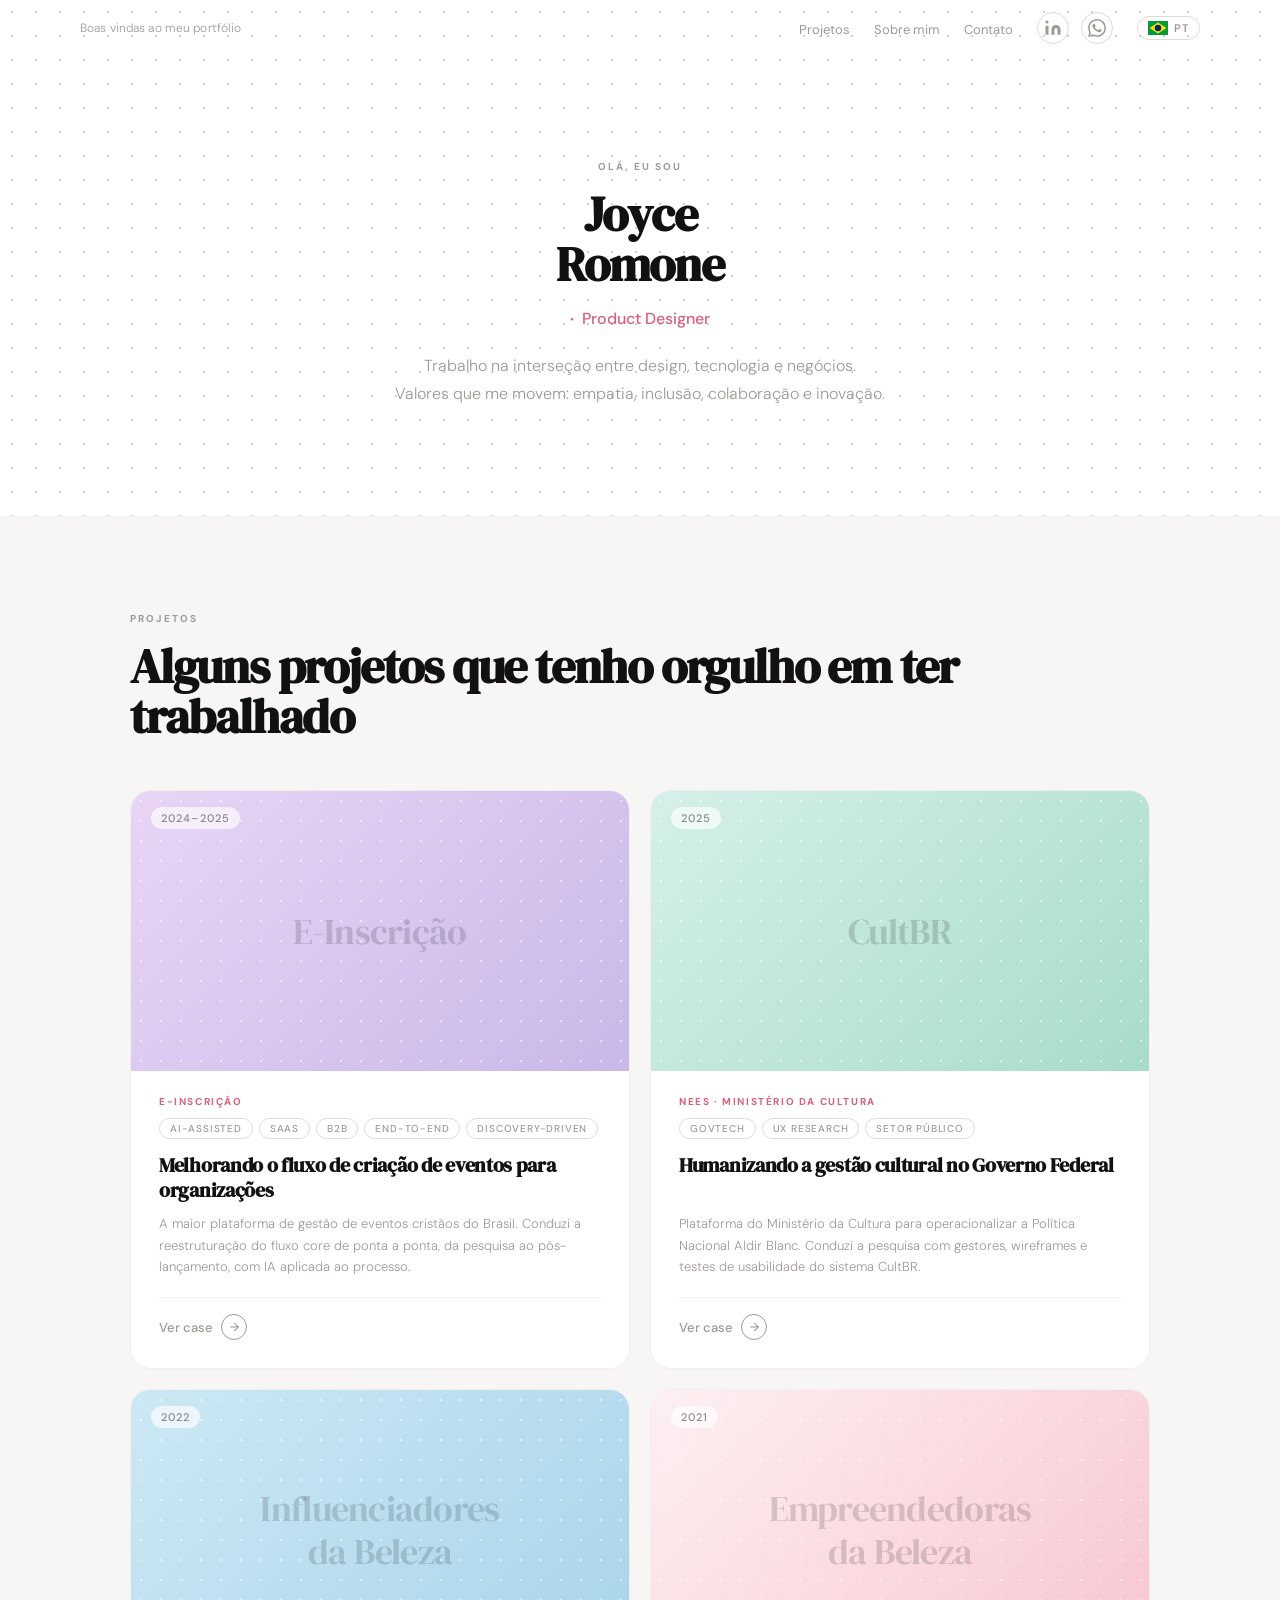
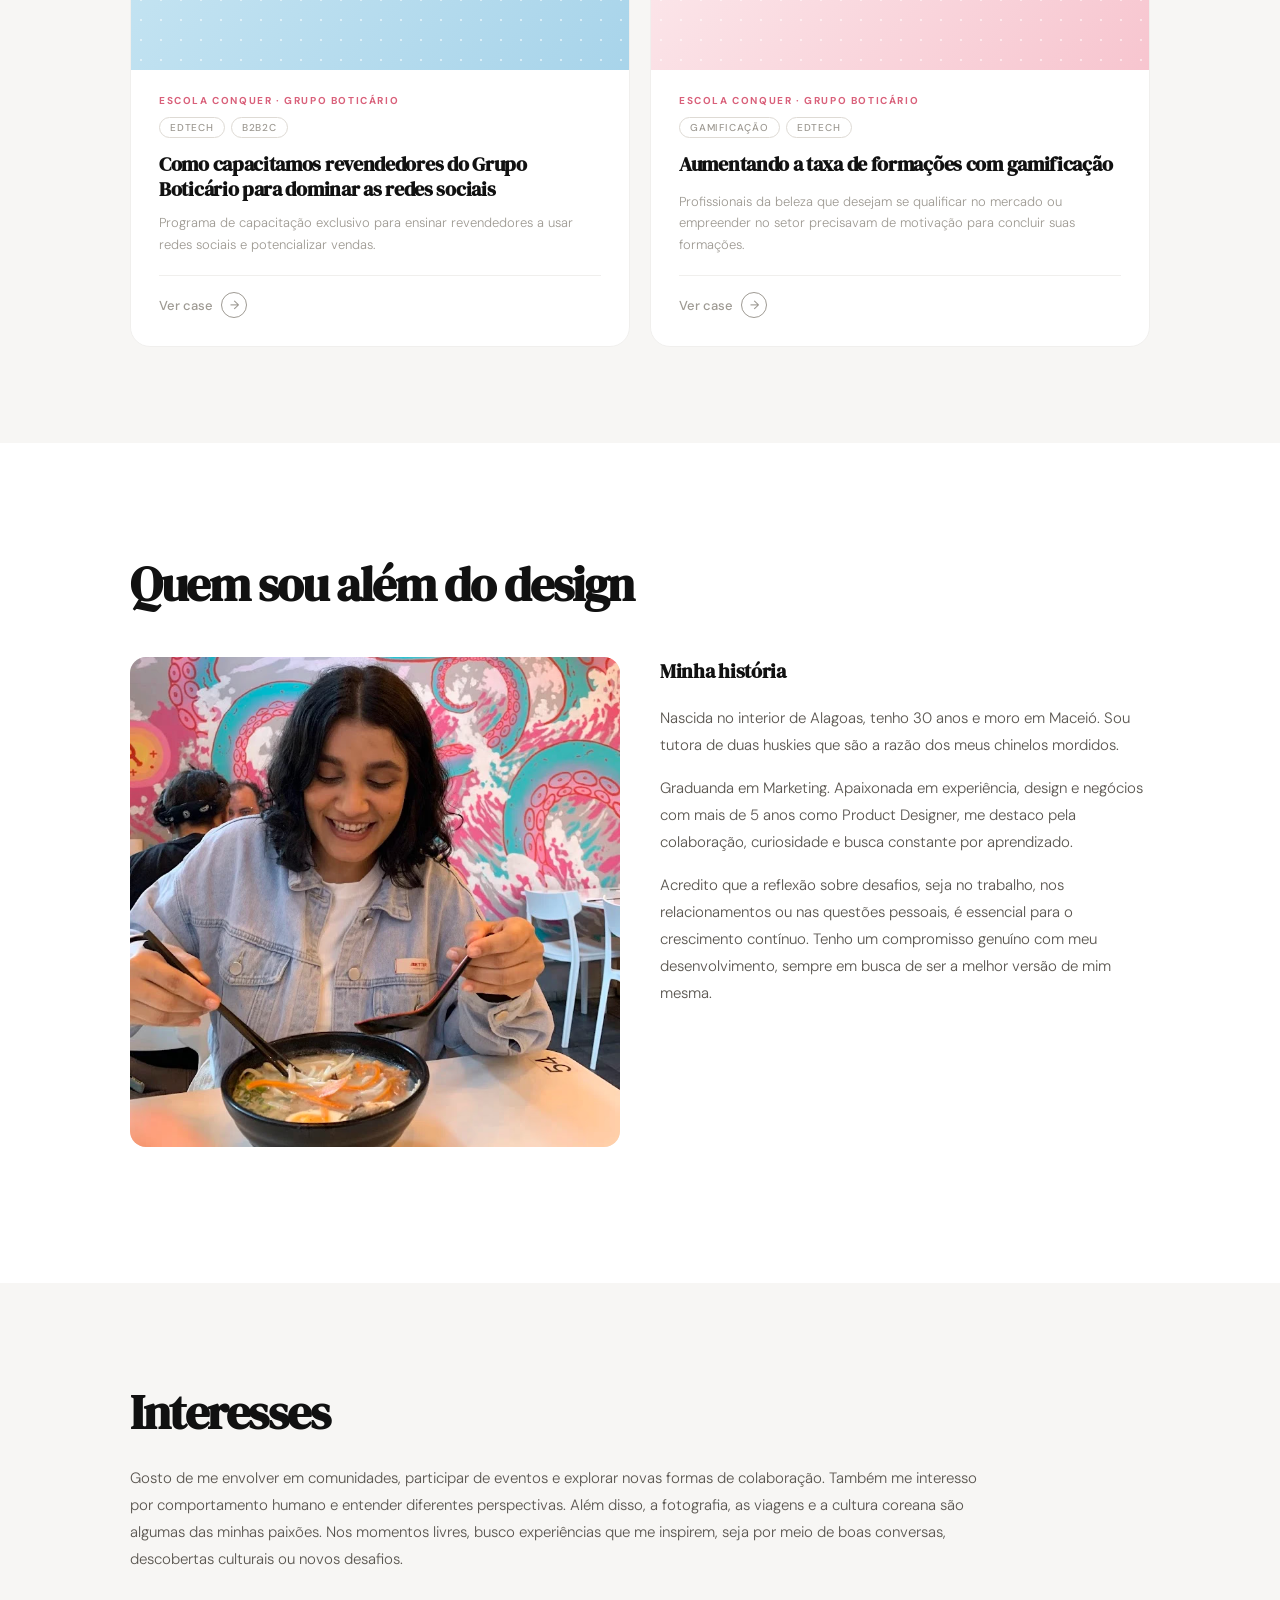
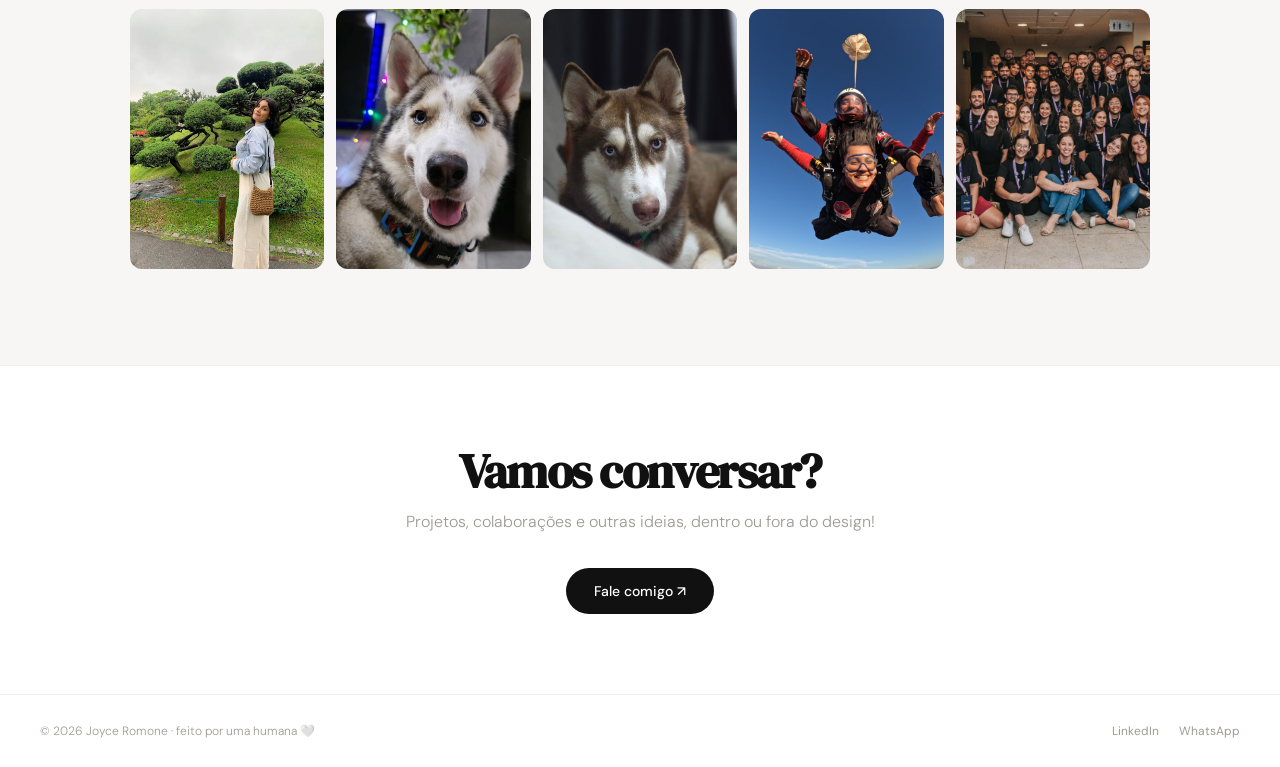
==== commit 89f704fa: "atualizacao 2.0" ====
--- a/index.html
+++ b/index.html
@@ -17,14 +17,14 @@
     <div class="nav__inner">
 
       <!-- Esquerda: boas vindas -->
-      <span class="nav__greeting">Boas vindas ao meu portfólio</span>
+      <span class="nav__greeting" data-i18n="nav.greeting">Boas vindas ao meu portfólio</span>
 
       <!-- Direita: links + ícones + idioma -->
       <div class="nav__right">
         <ul class="nav__links">
-          <li><a href="#projects">Projetos</a></li>
-          <li><a href="#about">Sobre mim</a></li>
-          <li><a href="contato.html">Contato</a></li>
+          <li><a href="#projects" data-i18n="nav.projects">Projetos</a></li>
+          <li><a href="#about" data-i18n="nav.about">Sobre mim</a></li>
+          <li><a href="contato.html" data-i18n="nav.contact">Contato</a></li>
         </ul>
         <div class="nav__icons">
           <a href="https://www.linkedin.com/in/joyromone/" target="_blank" class="nav__icon-link" aria-label="LinkedIn">
@@ -34,6 +34,11 @@
             <svg width="18" height="18" viewBox="0 0 24 24" fill="currentColor"><path d="M17.472 14.382c-.297-.149-1.758-.867-2.03-.967-.273-.099-.471-.148-.67.15-.197.297-.767.966-.94 1.164-.173.199-.347.223-.644.075-.297-.15-1.255-.463-2.39-1.475-.883-.788-1.48-1.761-1.653-2.059-.173-.297-.018-.458.13-.606.134-.133.298-.347.446-.52.149-.174.198-.298.298-.497.099-.198.05-.371-.025-.52-.075-.149-.669-1.612-.916-2.207-.242-.579-.487-.5-.669-.51-.173-.008-.371-.01-.57-.01-.198 0-.52.074-.792.372-.272.297-1.04 1.016-1.04 2.479 0 1.462 1.065 2.875 1.213 3.074.149.198 2.096 3.2 5.077 4.487.709.306 1.262.489 1.694.625.712.227 1.36.195 1.871.118.571-.085 1.758-.719 2.006-1.413.248-.694.248-1.289.173-1.413-.074-.124-.272-.198-.57-.347m-5.421 7.403h-.004a9.87 9.87 0 0 1-5.031-1.378l-.361-.214-3.741.982.998-3.648-.235-.374a9.86 9.86 0 0 1-1.51-5.26c.001-5.45 4.436-9.884 9.888-9.884 2.64 0 5.122 1.03 6.988 2.898a9.825 9.825 0 0 1 2.893 6.994c-.003 5.45-4.437 9.884-9.885 9.884m8.413-18.297A11.815 11.815 0 0 0 12.05 0C5.495 0 .16 5.335.157 11.892c0 2.096.547 4.142 1.588 5.945L.057 24l6.305-1.654a11.882 11.882 0 0 0 5.683 1.448h.005c6.554 0 11.89-5.335 11.893-11.893a11.821 11.821 0 0 0-3.48-8.413z"/></svg>
           </a>
         </div>
+        <!-- Hamburguer mobile -->
+        <button class="nav__hamburger" id="navHamburger" aria-label="Menu" onclick="toggleMobileMenu()">
+          <span></span><span></span><span></span>
+        </button>
+
         <!-- Seletor de idioma (placeholder para implementação futura) -->
         <div class="nav__lang" id="langToggle">
           <span class="nav__lang-current">
@@ -60,6 +65,46 @@
     </div>
   </nav>
 
+  <!-- MOBILE MENU -->
+  <div class="mobile-menu" id="mobileMenu">
+    <div class="mobile-menu__inner">
+      <nav class="mobile-menu__nav">
+        <a href="#projects" class="mobile-menu__link" onclick="closeMobileMenu()">Projetos</a>
+        <a href="#about" class="mobile-menu__link" onclick="closeMobileMenu()">Sobre mim</a>
+        <a href="contato.html" class="mobile-menu__link">Contato</a>
+      </nav>
+      <!-- Lang switcher mobile -->
+      <div class="mobile-menu__lang">
+        <button class="mobile-menu__lang-btn active" data-lang="pt" onclick="setMobileLang(this)">
+          <svg width="22" height="15" viewBox="0 0 20 14" xmlns="http://www.w3.org/2000/svg"><rect width="20" height="14" fill="#009c3b"/><polygon points="10,1.5 18.5,7 10,12.5 1.5,7" fill="#fedf00"/><circle cx="10" cy="7" r="3.2" fill="#002776"/></svg>
+          PT
+        </button>
+        <button class="mobile-menu__lang-btn" data-lang="en" onclick="setMobileLang(this)">
+          <svg width="22" height="15" viewBox="0 0 24 16" xmlns="http://www.w3.org/2000/svg"><rect width="24" height="16" fill="#012169"/><line x1="0" y1="0" x2="24" y2="16" stroke="white" stroke-width="2.5"/><line x1="24" y1="0" x2="0" y2="16" stroke="white" stroke-width="2.5"/><line x1="0" y1="0" x2="24" y2="16" stroke="#C8102E" stroke-width="1.5"/><line x1="24" y1="0" x2="0" y2="16" stroke="#C8102E" stroke-width="1.5"/><rect x="10" y="0" width="4" height="16" fill="white"/><rect x="0" y="6" width="24" height="4" fill="white"/><rect x="11" y="0" width="2" height="16" fill="#C8102E"/><rect x="0" y="7" width="24" height="2" fill="#C8102E"/></svg>
+          EN
+        </button>
+        <button class="mobile-menu__lang-btn" data-lang="es" onclick="setMobileLang(this)">
+          <svg width="22" height="15" viewBox="0 0 24 16" xmlns="http://www.w3.org/2000/svg"><rect width="24" height="16" fill="#c60b1e"/><rect y="3.5" width="24" height="9" fill="#ffc400"/></svg>
+          ES
+        </button>
+      </div>
+
+      <div class="mobile-menu__social">
+        <a href="https://www.linkedin.com/in/joyromone/" target="_blank" class="mobile-menu__social-link">
+          <svg width="18" height="18" viewBox="0 0 24 24" fill="currentColor"><path d="M16 8a6 6 0 0 1 6 6v7h-4v-7a2 2 0 0 0-2-2 2 2 0 0 0-2 2v7h-4v-7a6 6 0 0 1 6-6z"/><rect x="2" y="9" width="4" height="12"/><circle cx="4" cy="4" r="2"/></svg>
+          LinkedIn
+        </a>
+        <a href="https://api.whatsapp.com/send?phone=555582996967877" target="_blank" class="mobile-menu__social-link">
+          <svg width="18" height="18" viewBox="0 0 24 24" fill="currentColor"><path d="M17.472 14.382c-.297-.149-1.758-.867-2.03-.967-.273-.099-.471-.148-.67.15-.197.297-.767.966-.94 1.164-.173.199-.347.223-.644.075-.297-.15-1.255-.463-2.39-1.475-.883-.788-1.48-1.761-1.653-2.059-.173-.297-.018-.458.13-.606.134-.133.298-.347.446-.52.149-.174.198-.298.298-.497.099-.198.05-.371-.025-.52-.075-.149-.669-1.612-.916-2.207-.242-.579-.487-.5-.669-.51-.173-.008-.371-.01-.57-.01-.198 0-.52.074-.792.372-.272.297-1.04 1.016-1.04 2.479 0 1.462 1.065 2.875 1.213 3.074.149.198 2.096 3.2 5.077 4.487.709.306 1.262.489 1.694.625.712.227 1.36.195 1.871.118.571-.085 1.758-.719 2.006-1.413.248-.694.248-1.289.173-1.413-.074-.124-.272-.198-.57-.347m-5.421 7.403h-.004a9.87 9.87 0 0 1-5.031-1.378l-.361-.214-3.741.982.998-3.648-.235-.374a9.86 9.86 0 0 1-1.51-5.26c.001-5.45 4.436-9.884 9.888-9.884 2.64 0 5.122 1.03 6.988 2.898a9.825 9.825 0 0 1 2.893 6.994c-.003 5.45-4.437 9.884-9.885 9.884m8.413-18.297A11.815 11.815 0 0 0 12.05 0C5.495 0 .16 5.335.157 11.892c0 2.096.547 4.142 1.588 5.945L.057 24l6.305-1.654a11.882 11.882 0 0 0 5.683 1.448h.005c6.554 0 11.89-5.335 11.893-11.893a11.821 11.821 0 0 0-3.48-8.413z"/></svg>
+          WhatsApp
+        </a>
+        <a href="https://docs.google.com/document/d/1olufdRt6arvvl-oU0wfdoc9uy_fJLH2BoU2tph2uknQ/edit?usp=sharing" target="_blank" class="mobile-menu__social-link">
+          📄 Currículo
+        </a>
+      </div>
+    </div>
+  </div>
+
   <div class="hero-wrap">
   <!-- HERO -->
   <section class="hero">
@@ -67,7 +112,7 @@
       <span class="label">Olá, eu sou</span>
       <h1 class="heading hero__name">Joyce<br>Romone</h1>
       <p class="hero__role"><span id="heroRole">Product Designer</span></p>
-      <p class="hero__sub">Trabalho na interseção entre design, tecnologia e negócios.<br>Valores que me movem: empatia, inclusão, colaboração e inovação.</p>
+      <p class="hero__sub" data-i18n="hero.sub">Trabalho na interseção entre design, tecnologia e negócios.<br>Valores que me movem: empatia, inclusão, colaboração e inovação.</p>
     </div>
   </section>
   </div>
@@ -76,8 +121,8 @@
   <section class="section section--alt" id="projects">
     <div class="container">
       <div class="reveal" style="margin-bottom:48px">
-        <span class="label">Projetos</span>
-        <h2 class="heading">Alguns projetos que tenho<br>orgulho em ter trabalhado</h2>
+        <span class="label" data-i18n="section.projects">Projetos</span>
+        <h2 class="heading" data-i18n="projects.heading">Alguns projetos que tenho orgulho em ter trabalhado</h2>
       </div>
 
       <div class="projects__grid">
@@ -102,7 +147,7 @@
             <h3 class="pcard__title">Melhorando o fluxo de criação de eventos para organizações</h3>
             <p class="pcard__summary">A maior plataforma de gestão de eventos cristãos do Brasil. Conduzi a reestruturação do fluxo core de ponta a ponta, da pesquisa ao pós-lançamento, com IA aplicada ao processo.</p>
             <div class="pcard__footer">
-              <span class="pcard__cta">Ver case <span class="pcard__cta-arrow">→</span></span>
+              <span class="pcard__cta" data-i18n="card.cta">Ver case <span class="pcard__cta-arrow">→</span></span>
             </div>
           </div>
         </div>
@@ -125,7 +170,7 @@
             <h3 class="pcard__title">Humanizando a gestão cultural no Governo Federal</h3>
             <p class="pcard__summary">Plataforma do Ministério da Cultura para operacionalizar a Política Nacional Aldir Blanc. Conduzi a pesquisa com gestores, wireframes e testes de usabilidade do sistema CultBR.</p>
             <div class="pcard__footer">
-              <span class="pcard__cta">Ver case <span class="pcard__cta-arrow">→</span></span>
+              <span class="pcard__cta" data-i18n="card.cta">Ver case <span class="pcard__cta-arrow">→</span></span>
             </div>
           </div>
         </div>
@@ -147,7 +192,7 @@
             <h3 class="pcard__title">Como capacitamos revendedores do Grupo Boticário para dominar as redes sociais</h3>
             <p class="pcard__summary">Programa de capacitação exclusivo para ensinar revendedores a usar redes sociais e potencializar vendas.</p>
             <div class="pcard__footer">
-              <span class="pcard__cta">Ver case <span class="pcard__cta-arrow">→</span></span>
+              <span class="pcard__cta" data-i18n="card.cta">Ver case <span class="pcard__cta-arrow">→</span></span>
             </div>
           </div>
         </div>
@@ -169,7 +214,7 @@
             <h3 class="pcard__title">Aumentando a taxa de formações com gamificação</h3>
             <p class="pcard__summary">Profissionais da beleza que desejam se qualificar no mercado ou empreender no setor precisavam de motivação para concluir suas formações.</p>
             <div class="pcard__footer">
-              <span class="pcard__cta">Ver case <span class="pcard__cta-arrow">→</span></span>
+              <span class="pcard__cta" data-i18n="card.cta">Ver case <span class="pcard__cta-arrow">→</span></span>
             </div>
           </div>
         </div>
@@ -1533,23 +1578,134 @@
           <div class="case-block case-block--tinted">
             <span class="case-block__label">Pesquisa</span>
             <h3 class="case-block__section-title">Ouvir antes de propor. Entender antes de prototipar.</h3>
-            <p class="case-block__lead" style="margin-bottom:24px;">Conduzi uma série de entrevistas semi-estruturadas com gestores de diferentes perfis e regiões. O objetivo não era levantar uma lista de funcionalidades, mas entender a jornada real de quem vive a burocracia cultural todos os dias.</p>
+            <p class="case-block__lead" style="margin-bottom:20px;">Conduzi uma série de entrevistas semi-estruturadas com gestores de diferentes perfis e regiões. O objetivo não era levantar uma lista de funcionalidades, mas entender a jornada real de quem vive a burocracia cultural todos os dias.</p>
+
+            <!-- Objetivo da pesquisa -->
+            <div style="background:var(--white); border-radius:14px; padding:20px 22px; margin-bottom:16px; border-left:3px solid var(--pink);">
+              <div style="font-size:10px; font-weight:700; letter-spacing:.14em; text-transform:uppercase; color:var(--pink); margin-bottom:10px;">Objetivo da pesquisa</div>
+              <p style="font-size:13px; font-weight:300; color:var(--gray-4); line-height:1.7;">Entender como diferentes perfis trabalham, quais desafios enfrentam no dia a dia e o que poderia facilitar seus processos. Queríamos mapear como os sistemas atuais são usados, onde estão os maiores entraves e quais oportunidades existem para tornar a comunicação, a transparência e a execução dos projetos culturais mais ágeis e eficientes.</p>
+            </div>
 
             <div class="timeline">
               <div class="timeline__item">
                 <div class="timeline__spine"><div class="timeline__dot"></div><div class="timeline__line"></div></div>
                 <div class="timeline__content">
                   <div class="timeline__step">Entrevistas em profundidade</div>
-                  <div class="timeline__title">Gestores de diferentes perfis e regiões do Brasil</div>
-                  <p class="timeline__text">Conversei com coordenadoras municipais, assessores estaduais, coordenadoras de operacionalização e gestores de dados do Ministério. Cada perfil revelou uma camada diferente da mesma dor: sistemas que não conversam entre si, processos longos e pouco transparentes.</p>
+                  <div class="timeline__title">5 perfis entrevistados ao longo de abril de 2025</div>
+                  <p class="timeline__text">Entrevistei gestores de diferentes instâncias: Ministério da Cultura, Fundação Cultural Palmares e entes federativos. Cada perfil revelou uma camada diferente da mesma dor: sistemas fragmentados, falta de transparência e retrabalho constante.</p>
                   <div class="tool-pills">
                     <span class="tool-pill">Entrevistas semi-estruturadas</span>
                     <span class="tool-pill">Roteiro validado com o time</span>
-                  </div>
-                  <div class="media-placeholder media-placeholder--image" style="margin-top:12px; aspect-ratio:16/9;">
+                    <span class="tool-pill">Início: 02/04/2025</span>
+                  </div>
+
+                  <!-- Perfis dos entrevistados -->
+                  <div style="margin-top:14px; display:flex; flex-direction:column; gap:8px;">
+                    <div style="font-size:10px; font-weight:700; letter-spacing:.12em; text-transform:uppercase; color:var(--gray-3); margin-bottom:4px;">Quem entrevistamos</div>
+
+                    <div style="background:var(--off); border-radius:10px; padding:12px 14px; display:flex; gap:12px; align-items:flex-start;">
+                      <div style="width:32px; height:32px; border-radius:50%; background:var(--pink-bg); display:flex; align-items:center; justify-content:center; flex-shrink:0; font-size:13px; font-weight:700; color:var(--pink);">G</div>
+                      <div>
+                        <p style="font-size:12px; font-weight:600; color:var(--black); margin-bottom:2px;">Gustavo · Coordenador de Convênios</p>
+                        <p style="font-size:11px; font-weight:300; color:var(--gray-3);">Fundação Cultural Palmares · responsável por repasse de recursos para comunidades quilombolas e projetos afrodescendentes. Principal sistema: TransfereGov.</p>
+                      </div>
+                    </div>
+
+                    <div style="background:var(--off); border-radius:10px; padding:12px 14px; display:flex; gap:12px; align-items:flex-start;">
+                      <div style="width:32px; height:32px; border-radius:50%; background:var(--pink-bg); display:flex; align-items:center; justify-content:center; flex-shrink:0; font-size:13px; font-weight:700; color:var(--pink);">M</div>
+                      <div>
+                        <p style="font-size:12px; font-weight:600; color:var(--black); margin-bottom:2px;">Mariana · Gestora de prestação de contas</p>
+                        <p style="font-size:11px; font-weight:300; color:var(--gray-3);">Responsável por verificar se os recursos foram distribuídos adequadamente. Precisa rastrear editais, cruzar dados e acompanhar execução em tempo real.</p>
+                      </div>
+                    </div>
+
+                    <div style="background:var(--off); border-radius:10px; padding:12px 14px; display:flex; gap:12px; align-items:flex-start;">
+                      <div style="width:32px; height:32px; border-radius:50%; background:var(--pink-bg); display:flex; align-items:center; justify-content:center; flex-shrink:0; font-size:13px; font-weight:700; color:var(--pink);">M</div>
+                      <div>
+                        <p style="font-size:12px; font-weight:600; color:var(--black); margin-bottom:2px;">Matheus · Ponto focal da Secretaria Executiva</p>
+                        <p style="font-size:11px; font-weight:300; color:var(--gray-3);">Ministério da Cultura · coordena e supervisiona os processos internos. Precisa de visão consolidada para auditorias do TCU e monitoramento de políticas.</p>
+                      </div>
+                    </div>
+
+                    <div style="background:var(--off); border-radius:10px; padding:12px 14px; display:flex; gap:12px; align-items:flex-start;">
+                      <div style="width:32px; height:32px; border-radius:50%; background:var(--pink-bg); display:flex; align-items:center; justify-content:center; flex-shrink:0; font-size:13px; font-weight:700; color:var(--pink);">I</div>
+                      <div>
+                        <p style="font-size:12px; font-weight:600; color:var(--black); margin-bottom:2px;">Isabel · Técnica de complexidade intelectual</p>
+                        <p style="font-size:11px; font-weight:300; color:var(--gray-3);">Secretaria Executiva do Ministério · coordena políticas culturais e de fomento direto. Precisa de relatórios consolidados para avaliação qualitativa e quantitativa.</p>
+                      </div>
+                    </div>
+
+                    <div style="background:var(--off); border-radius:10px; padding:12px 14px; display:flex; gap:12px; align-items:flex-start;">
+                      <div style="width:32px; height:32px; border-radius:50%; background:var(--pink-bg); display:flex; align-items:center; justify-content:center; flex-shrink:0; font-size:13px; font-weight:700; color:var(--pink);">I</div>
+                      <div>
+                        <p style="font-size:12px; font-weight:600; color:var(--black); margin-bottom:2px;">Inês · Técnica de complexidade intelectual</p>
+                        <p style="font-size:11px; font-weight:300; color:var(--gray-3);">Secretaria Executiva do Ministério · envolvida com fomento direto e aguardando implementação do sistema para contribuir nos processos.</p>
+                      </div>
+                    </div>
+                  </div>
+
+                  <div class="media-placeholder media-placeholder--image" style="margin-top:14px; aspect-ratio:16/9;">
                     <div class="media-placeholder__icon">🖼️</div>
                     <span class="media-placeholder__label">Inserir imagem</span>
                     <span class="media-placeholder__sub">Registro das entrevistas</span>
+                  </div>
+                </div>
+              </div>
+
+              <!-- Jobs to be Done -->
+              <div class="timeline__item">
+                <div class="timeline__spine"><div class="timeline__dot"></div><div class="timeline__line"></div></div>
+                <div class="timeline__content">
+                  <div class="timeline__step">Jobs to be Done</div>
+                  <div class="timeline__title">O que cada perfil realmente precisava conseguir fazer</div>
+                  <p class="timeline__text">A partir das entrevistas, mapeamos os Jobs to be Done de cada perfil. Essa estrutura revelou que os problemas não eram técnicos, eram de fluxo, visibilidade e confiança no processo.</p>
+
+                  <div style="margin-top:14px; display:flex; flex-direction:column; gap:10px;">
+
+                    <div style="background:var(--white); border-radius:10px; padding:14px 16px;">
+                      <div style="display:flex; align-items:center; gap:8px; margin-bottom:10px;">
+                        <div style="width:24px; height:24px; border-radius:50%; background:var(--pink-bg); display:flex; align-items:center; justify-content:center; font-size:11px; font-weight:700; color:var(--pink); flex-shrink:0;">G</div>
+                        <span style="font-size:11px; font-weight:700; letter-spacing:.08em; text-transform:uppercase; color:var(--pink);">Gustavo</span>
+                      </div>
+                      <div style="display:flex; flex-direction:column; gap:6px;">
+                        <div style="font-size:11px; font-weight:300; color:var(--gray-4); line-height:1.55; padding-left:10px; border-left:2px solid var(--gray-2);">Centralizar informações de eventos em um único portal para ampliar a participação das comunidades</div>
+                        <div style="font-size:11px; font-weight:300; color:var(--gray-4); line-height:1.55; padding-left:10px; border-left:2px solid var(--gray-2);">Digitalizar e agilizar a prestação de contas de projetos culturais</div>
+                        <div style="font-size:11px; font-weight:300; color:var(--gray-4); line-height:1.55; padding-left:10px; border-left:2px solid var(--gray-2);">Alcançar diretamente comunidades quilombolas e grupos isolados sem intermediários que distorçam a mensagem</div>
+                        <div style="font-size:11px; font-weight:300; color:var(--gray-4); line-height:1.55; padding-left:10px; border-left:2px solid var(--gray-2);">Acessar um banco de projetos já executados para replicar iniciativas bem-sucedidas</div>
+                      </div>
+                    </div>
+
+                    <div style="background:var(--white); border-radius:10px; padding:14px 16px;">
+                      <div style="display:flex; align-items:center; gap:8px; margin-bottom:10px;">
+                        <div style="width:24px; height:24px; border-radius:50%; background:var(--pink-bg); display:flex; align-items:center; justify-content:center; font-size:11px; font-weight:700; color:var(--pink); flex-shrink:0;">M</div>
+                        <span style="font-size:11px; font-weight:700; letter-spacing:.08em; text-transform:uppercase; color:var(--pink);">Mariana</span>
+                      </div>
+                      <div style="display:flex; flex-direction:column; gap:6px;">
+                        <div style="font-size:11px; font-weight:300; color:var(--gray-4); line-height:1.55; padding-left:10px; border-left:2px solid var(--gray-2);">Acessar dados completos para verificar se os recursos foram distribuídos conforme os normativos</div>
+                        <div style="font-size:11px; font-weight:300; color:var(--gray-4); line-height:1.55; padding-left:10px; border-left:2px solid var(--gray-2);">Automatizar o cruzamento de dados e reduzir a verificação manual de documentos</div>
+                        <div style="font-size:11px; font-weight:300; color:var(--gray-4); line-height:1.55; padding-left:10px; border-left:2px solid var(--gray-2);">Acompanhar o progresso de projetos em tempo real para corrigir problemas antes da prestação de contas</div>
+                        <div style="font-size:11px; font-weight:300; color:var(--gray-4); line-height:1.55; padding-left:10px; border-left:2px solid var(--gray-2);">Integrar diferentes plataformas para ter uma visão unificada dos dados</div>
+                      </div>
+                    </div>
+
+                    <div style="background:var(--white); border-radius:10px; padding:14px 16px;">
+                      <div style="display:flex; align-items:center; gap:8px; margin-bottom:10px;">
+                        <div style="width:24px; height:24px; border-radius:50%; background:var(--pink-bg); display:flex; align-items:center; justify-content:center; font-size:11px; font-weight:700; color:var(--pink); flex-shrink:0;">M</div>
+                        <span style="font-size:11px; font-weight:700; letter-spacing:.08em; text-transform:uppercase; color:var(--pink);">Matheus · Isabel</span>
+                      </div>
+                      <div style="display:flex; flex-direction:column; gap:6px;">
+                        <div style="font-size:11px; font-weight:300; color:var(--gray-4); line-height:1.55; padding-left:10px; border-left:2px solid var(--gray-2);">Acessar um sistema integrado para coordenar e supervisionar os processos do ministério de forma centralizada</div>
+                        <div style="font-size:11px; font-weight:300; color:var(--gray-4); line-height:1.55; padding-left:10px; border-left:2px solid var(--gray-2);">Coletar dados organizados para responder às demandas de auditoria do TCU com precisão</div>
+                        <div style="font-size:11px; font-weight:300; color:var(--gray-4); line-height:1.55; padding-left:10px; border-left:2px solid var(--gray-2);">Ter relatórios consolidados para avaliar a política de forma qualitativa e quantitativa</div>
+                        <div style="font-size:11px; font-weight:300; color:var(--gray-4); line-height:1.55; padding-left:10px; border-left:2px solid var(--gray-2);">Um sistema intuitivo que a cultura organizacional do ministério adote sem resistência</div>
+                      </div>
+                    </div>
+
+                  </div>
+                  <div class="tool-pills" style="margin-top:12px;">
+                    <span class="tool-pill">Jobs to be Done</span>
+                    <span class="tool-pill">5 entrevistados</span>
+                    <span class="tool-pill">3 perfis distintos</span>
                   </div>
                 </div>
               </div>
@@ -1565,10 +1721,82 @@
                     <span class="tool-pill">Mapa de afinidade</span>
                     <span class="tool-pill">FigJam</span>
                   </div>
-                  <div class="media-placeholder media-placeholder--image" style="margin-top:12px; aspect-ratio:16/9;">
-                    <div class="media-placeholder__icon">🖼️</div>
-                    <span class="media-placeholder__label">Inserir imagem</span>
-                    <span class="media-placeholder__sub">Mapa de afinidade</span>
+                  <div style="margin-top:16px; background:var(--white); border-radius:16px; padding:22px 24px;">
+                    <div style="font-size:10px; font-weight:700; letter-spacing:.16em; text-transform:uppercase; color:var(--pink); margin-bottom:16px; display:flex; align-items:center; gap:8px;">
+                      <span style="display:inline-block; width:20px; height:1.5px; background:var(--pink);"></span>
+                      Mapa de empatia · Gestores Culturais
+                    </div>
+                    <div style="display:grid; grid-template-columns:1fr 1fr; gap:10px;">
+
+                      <!-- Pensam e sentem -->
+                      <div style="background:var(--pink-bg); border-radius:12px; padding:16px 18px; border:1px solid rgba(217,96,122,.15);">
+                        <div style="display:flex; align-items:center; gap:8px; margin-bottom:12px;">
+                          <span style="font-size:18px;">💭</span>
+                          <span style="font-size:10px; font-weight:700; letter-spacing:.12em; text-transform:uppercase; color:var(--pink);">Pensam e sentem</span>
+                        </div>
+                        <div style="display:flex; flex-direction:column; gap:5px;">
+                          <div style="font-size:11px; font-weight:300; color:var(--gray-4); line-height:1.5; padding:6px 10px; background:rgba(255,255,255,.7); border-radius:6px;">Preocupação com prazos e possíveis falhas nos sistemas</div>
+                          <div style="font-size:11px; font-weight:300; color:var(--gray-4); line-height:1.5; padding:6px 10px; background:rgba(255,255,255,.7); border-radius:6px;">Frustração com retrabalhos desnecessários</div>
+                          <div style="font-size:11px; font-weight:300; color:var(--gray-4); line-height:1.5; padding:6px 10px; background:rgba(255,255,255,.7); border-radius:6px;">Sobrecarga com demandas de suporte técnico</div>
+                          <div style="font-size:11px; font-weight:300; color:var(--gray-4); line-height:1.5; padding:6px 10px; background:rgba(255,255,255,.7); border-radius:6px;">Orgulho quando apoiam projetos culturais relevantes</div>
+                          <div style="font-size:11px; font-weight:300; color:var(--gray-4); line-height:1.5; padding:6px 10px; background:rgba(255,255,255,.7); border-radius:6px;">Ansiedade com mudanças constantes em processos</div>
+                          <div style="font-size:11px; font-weight:300; color:var(--gray-4); line-height:1.5; padding:6px 10px; background:rgba(255,255,255,.7); border-radius:6px;">Esperança de que novos sistemas simplifiquem processos</div>
+                          <div style="font-size:11px; font-weight:300; color:var(--gray-4); line-height:1.5; padding:6px 10px; background:rgba(255,255,255,.7); border-radius:6px;">Expectativa com o login simplificado e integração Gov.br</div>
+                        </div>
+                      </div>
+
+                      <!-- Ouvem -->
+                      <div style="background:#f0f5ff; border-radius:12px; padding:16px 18px; border:1px solid rgba(99,130,210,.15);">
+                        <div style="display:flex; align-items:center; gap:8px; margin-bottom:12px;">
+                          <span style="font-size:18px;">👂</span>
+                          <span style="font-size:10px; font-weight:700; letter-spacing:.12em; text-transform:uppercase; color:#5b7bd5;">Ouvem</span>
+                        </div>
+                        <div style="display:flex; flex-direction:column; gap:5px;">
+                          <div style="font-size:11px; font-weight:300; color:var(--gray-4); line-height:1.5; padding:6px 10px; background:rgba(255,255,255,.7); border-radius:6px;">Reclamações de usuários sobre dificuldades com os sistemas</div>
+                          <div style="font-size:11px; font-weight:300; color:var(--gray-4); line-height:1.5; padding:6px 10px; background:rgba(255,255,255,.7); border-radius:6px;">Pedidos urgentes de ajuda em períodos de submissão</div>
+                          <div style="font-size:11px; font-weight:300; color:var(--gray-4); line-height:1.5; padding:6px 10px; background:rgba(255,255,255,.7); border-radius:6px;">Anúncios constantes de mudanças em plataformas</div>
+                          <div style="font-size:11px; font-weight:300; color:var(--gray-4); line-height:1.5; padding:6px 10px; background:rgba(255,255,255,.7); border-radius:6px;">Dúvidas repetitivas já documentadas em manuais</div>
+                          <div style="font-size:11px; font-weight:300; color:var(--gray-4); line-height:1.5; padding:6px 10px; background:rgba(255,255,255,.7); border-radius:6px;">Relatos de problemas de conexão em municípios pequenos</div>
+                          <div style="font-size:11px; font-weight:300; color:var(--gray-4); line-height:1.5; padding:6px 10px; background:rgba(255,255,255,.7); border-radius:6px;">Elogios quando conseguem agilizar processos</div>
+                          <div style="font-size:11px; font-weight:300; color:var(--gray-4); line-height:1.5; padding:6px 10px; background:rgba(255,255,255,.7); border-radius:6px;">Sugestões de alinhamento de prazos para entrega dos planos</div>
+                        </div>
+                      </div>
+
+                      <!-- Veem -->
+                      <div style="background:#f0faf4; border-radius:12px; padding:16px 18px; border:1px solid rgba(0,150,80,.12);">
+                        <div style="display:flex; align-items:center; gap:8px; margin-bottom:12px;">
+                          <span style="font-size:18px;">👀</span>
+                          <span style="font-size:10px; font-weight:700; letter-spacing:.12em; text-transform:uppercase; color:#00a862;">Veem</span>
+                        </div>
+                        <div style="display:flex; flex-direction:column; gap:5px;">
+                          <div style="font-size:11px; font-weight:300; color:var(--gray-4); line-height:1.5; padding:6px 10px; background:rgba(255,255,255,.7); border-radius:6px;">Interfaces de sistemas que não dialogam entre si</div>
+                          <div style="font-size:11px; font-weight:300; color:var(--gray-4); line-height:1.5; padding:6px 10px; background:rgba(255,255,255,.7); border-radius:6px;">Manuais que nem sempre são consultados pelos usuários</div>
+                          <div style="font-size:11px; font-weight:300; color:var(--gray-4); line-height:1.5; padding:6px 10px; background:rgba(255,255,255,.7); border-radius:6px;">Dados brutos que precisam ser tratados manualmente</div>
+                          <div style="font-size:11px; font-weight:300; color:var(--gray-4); line-height:1.5; padding:6px 10px; background:rgba(255,255,255,.7); border-radius:6px;">Erros de preenchimento frequentes nos formulários</div>
+                          <div style="font-size:11px; font-weight:300; color:var(--gray-4); line-height:1.5; padding:6px 10px; background:rgba(255,255,255,.7); border-radius:6px;">Acesso crescente via dispositivos móveis</div>
+                          <div style="font-size:11px; font-weight:300; color:var(--gray-4); line-height:1.5; padding:6px 10px; background:rgba(255,255,255,.7); border-radius:6px;">Potencial não aproveitado de extração de dados estratégicos</div>
+                          <div style="font-size:11px; font-weight:300; color:var(--gray-4); line-height:1.5; padding:6px 10px; background:rgba(255,255,255,.7); border-radius:6px;">Falta de padronização nos campos abertos dos formulários</div>
+                        </div>
+                      </div>
+
+                      <!-- Fazem e falam -->
+                      <div style="background:#fdf8f0; border-radius:12px; padding:16px 18px; border:1px solid rgba(200,140,0,.15);">
+                        <div style="display:flex; align-items:center; gap:8px; margin-bottom:12px;">
+                          <span style="font-size:18px;">🗣️</span>
+                          <span style="font-size:10px; font-weight:700; letter-spacing:.12em; text-transform:uppercase; color:#b87a00;">Fazem e falam</span>
+                        </div>
+                        <div style="display:flex; flex-direction:column; gap:5px;">
+                          <div style="font-size:11px; font-weight:300; color:var(--gray-4); line-height:1.5; padding:6px 10px; background:rgba(255,255,255,.7); border-radius:6px;">Criam tutoriais e manuais detalhados sobre os sistemas</div>
+                          <div style="font-size:11px; font-weight:300; color:var(--gray-4); line-height:1.5; padding:6px 10px; background:rgba(255,255,255,.7); border-radius:6px;">Realizam plantões de dúvidas para auxiliar usuários</div>
+                          <div style="font-size:11px; font-weight:300; color:var(--gray-4); line-height:1.5; padding:6px 10px; background:rgba(255,255,255,.7); border-radius:6px;">Adaptam orientações ao perfil de cada usuário</div>
+                          <div style="font-size:11px; font-weight:300; color:var(--gray-4); line-height:1.5; padding:6px 10px; background:rgba(255,255,255,.7); border-radius:6px;">Analisam e aprovam planos de ação e seus detalhamentos</div>
+                          <div style="font-size:11px; font-weight:300; color:var(--gray-4); line-height:1.5; padding:6px 10px; background:rgba(255,255,255,.7); border-radius:6px;">Monitoram continuamente a execução dos recursos</div>
+                          <div style="font-size:11px; font-weight:300; color:var(--gray-4); line-height:1.5; padding:6px 10px; background:rgba(255,255,255,.7); border-radius:6px;">Elaboram relatórios para demonstrar a aplicação dos recursos</div>
+                          <div style="font-size:11px; font-weight:300; color:var(--gray-4); line-height:1.5; padding:6px 10px; background:rgba(255,255,255,.7); border-radius:6px;">Propõem melhorias nos sistemas com base na experiência diária</div>
+                        </div>
+                      </div>
+
+                    </div>
                   </div>
                 </div>
               </div>
@@ -1578,10 +1806,117 @@
                 <div class="timeline__content">
                   <div class="timeline__step">Personas</div>
                   <div class="timeline__title">Dois perfis que representam a diversidade de quem usa o sistema</div>
-                  <p class="timeline__text">Criamos personas a partir dos padrões identificados nas entrevistas. Mariana, coordenadora municipal com nível intermediário de letramento digital, e Carlos Eduardo, assessor estadual com boa fluência tecnológica. Perfis opostos, mesmas dores estruturais.</p>
-                  <div class="tool-pills">
-                    <span class="tool-pill">Proto-personas</span>
-                    <span class="tool-pill">Pesquisa qualitativa</span>
+                  <p class="timeline__text">Construídas a partir dos padrões identificados nas entrevistas. Perfis opostos em experiência tecnológica, mesmas dores estruturais.</p>
+
+                  <div style="display:flex; flex-direction:column; gap:14px; margin-top:16px;">
+
+                    <!-- Persona 1: Mariana -->
+                    <div style="background:var(--white); border-radius:16px; overflow:hidden; border:1px solid var(--gray-1);">
+                      <!-- Header -->
+                      <div style="background:linear-gradient(135deg,#e8d5f5 0%,#c9b8e8 100%); padding:20px 22px; display:flex; align-items:center; gap:16px; position:relative;">
+                        <!-- Avatar ilustrado -->
+
+                        <div>
+                          <p style="font-size:16px; font-weight:600; color:var(--black); margin-bottom:2px;">Mariana Silva</p>
+                          <p style="font-size:11px; font-weight:300; color:var(--gray-4);">42 anos · Coordenadora de Cultura · Município de médio porte</p>
+                          <p style="font-size:11px; font-weight:300; color:var(--gray-4); margin-top:2px;">Formação em Políticas Públicas e Gestão Cultural · 8 anos de experiência</p>
+                        </div>
+                        <div style="position:absolute; right:20px; top:20px; background:rgba(255,255,255,.6); border-radius:100px; padding:4px 12px; font-size:10px; font-weight:600; letter-spacing:.08em; color:#6b4fa0;">Nível intermediário digital</div>
+                      </div>
+
+                      <!-- Body -->
+                      <div style="padding:18px 22px; display:grid; grid-template-columns:1fr 1fr; gap:16px;">
+                        <!-- Sobre -->
+                        <div style="grid-column:1/-1; font-size:12px; font-weight:300; color:var(--gray-4); line-height:1.7; padding-bottom:12px; border-bottom:1px solid var(--gray-1);">
+                          Trabalha na Secretaria Municipal de Cultura elaborando e acompanhando planos de ação para captação de recursos federais. Atua como ponte entre agentes culturais locais e instâncias superiores. Experiente em processos burocráticos, mas encontra dificuldades com sistemas digitais que mudam com frequência.
+                        </div>
+
+                        <!-- Perfil tecnológico -->
+                        <div>
+                          <div style="font-size:10px; font-weight:700; letter-spacing:.12em; text-transform:uppercase; color:#6b4fa0; margin-bottom:8px;">Perfil tecnológico</div>
+                          <div style="display:flex; flex-direction:column; gap:4px;">
+                            <div style="display:flex; gap:6px; align-items:center; font-size:11px; color:var(--gray-4);"><span style="font-size:12px;">🖥️</span> Computador de mesa no trabalho</div>
+                            <div style="display:flex; gap:6px; align-items:center; font-size:11px; color:var(--gray-4);"><span style="font-size:12px;">📄</span> Prefere tutoriais em PDF</div>
+                            <div style="display:flex; gap:6px; align-items:center; font-size:11px; color:var(--gray-4);"><span style="font-size:12px;">📊</span> Organiza fluxos em Google Sheets</div>
+                          </div>
+                        </div>
+
+                        <!-- Motivações -->
+                        <div>
+                          <div style="font-size:10px; font-weight:700; letter-spacing:.12em; text-transform:uppercase; color:#6b4fa0; margin-bottom:8px;">Motivações</div>
+                          <div style="display:flex; flex-direction:column; gap:4px;">
+                            <div style="font-size:11px; font-weight:300; color:var(--gray-4); line-height:1.5; padding-left:8px; border-left:2px solid #c9b8e8;">Garantir captação adequada de recursos para o município</div>
+                            <div style="font-size:11px; font-weight:300; color:var(--gray-4); line-height:1.5; padding-left:8px; border-left:2px solid #c9b8e8;">Apoiar artistas e iniciativas culturais locais</div>
+                            <div style="font-size:11px; font-weight:300; color:var(--gray-4); line-height:1.5; padding-left:8px; border-left:2px solid #c9b8e8;">Cumprir exigências burocráticas com precisão</div>
+                          </div>
+                        </div>
+
+                        <!-- Frustrações -->
+                        <div style="grid-column:1/-1; background:var(--pink-bg); border-radius:10px; padding:12px 14px;">
+                          <div style="font-size:10px; font-weight:700; letter-spacing:.12em; text-transform:uppercase; color:var(--pink); margin-bottom:8px;">😣 Frustrações</div>
+                          <div style="display:grid; grid-template-columns:1fr 1fr; gap:6px;">
+                            <div style="font-size:11px; font-weight:300; color:var(--gray-4); padding:5px 8px; background:rgba(255,255,255,.7); border-radius:6px;">Sistemas pouco intuitivos com muitos cliques</div>
+                            <div style="font-size:11px; font-weight:300; color:var(--gray-4); padding:5px 8px; background:rgba(255,255,255,.7); border-radius:6px;">Perda de dados em instabilidade de conexão</div>
+                            <div style="font-size:11px; font-weight:300; color:var(--gray-4); padding:5px 8px; background:rgba(255,255,255,.7); border-radius:6px;">Dificuldade para extrair relatórios estruturados</div>
+                            <div style="font-size:11px; font-weight:300; color:var(--gray-4); padding:5px 8px; background:rgba(255,255,255,.7); border-radius:6px;">Vários sistemas que não se comunicam entre si</div>
+                          </div>
+                        </div>
+                      </div>
+                    </div>
+
+                    <!-- Persona 2: Carlos Eduardo -->
+                    <div style="background:var(--white); border-radius:16px; overflow:hidden; border:1px solid var(--gray-1);">
+                      <!-- Header -->
+                      <div style="background:linear-gradient(135deg,#cce8f4 0%,#a8d4ea 100%); padding:20px 22px; display:flex; align-items:center; gap:16px; position:relative;">
+
+                        <div>
+                          <p style="font-size:16px; font-weight:600; color:var(--black); margin-bottom:2px;">Carlos Eduardo Mendes</p>
+                          <p style="font-size:11px; font-weight:300; color:var(--gray-4);">36 anos · Assessor de Fomento Cultural · Secretaria Estadual</p>
+                          <p style="font-size:11px; font-weight:300; color:var(--gray-4); margin-top:2px;">Administração Pública + Gestão de Projetos · 5 anos de experiência</p>
+                        </div>
+                        <div style="position:absolute; right:20px; top:20px; background:rgba(255,255,255,.6); border-radius:100px; padding:4px 12px; font-size:10px; font-weight:600; letter-spacing:.08em; color:#1a6e9f;">Bom domínio digital</div>
+                      </div>
+
+                      <!-- Body -->
+                      <div style="padding:18px 22px; display:grid; grid-template-columns:1fr 1fr; gap:16px;">
+                        <!-- Sobre -->
+                        <div style="grid-column:1/-1; font-size:12px; font-weight:300; color:var(--gray-4); line-height:1.7; padding-bottom:12px; border-bottom:1px solid var(--gray-1);">
+                          Trabalha na interface entre o TransfereGov e os projetos culturais do estado. Acompanha desde a submissão inicial até a prestação de contas final. Orienta municípios menores sobre o preenchimento correto, analisa inconsistências e elabora relatórios estratégicos para a gestão estadual.
+                        </div>
+
+                        <!-- Perfil tecnológico -->
+                        <div>
+                          <div style="font-size:10px; font-weight:700; letter-spacing:.12em; text-transform:uppercase; color:#1a6e9f; margin-bottom:8px;">Perfil tecnológico</div>
+                          <div style="display:flex; flex-direction:column; gap:4px;">
+                            <div style="display:flex; gap:6px; align-items:center; font-size:11px; color:var(--gray-4);"><span style="font-size:12px;">💻</span> Computador e smartphone</div>
+                            <div style="display:flex; gap:6px; align-items:center; font-size:11px; color:var(--gray-4);"><span style="font-size:12px;">▶️</span> Prefere vídeos curtos e objetivos</div>
+                            <div style="display:flex; gap:6px; align-items:center; font-size:11px; color:var(--gray-4);"><span style="font-size:12px;">📊</span> Usa dashboards para monitoramento</div>
+                          </div>
+                        </div>
+
+                        <!-- Motivações -->
+                        <div>
+                          <div style="font-size:10px; font-weight:700; letter-spacing:.12em; text-transform:uppercase; color:#1a6e9f; margin-bottom:8px;">Motivações</div>
+                          <div style="display:flex; flex-direction:column; gap:4px;">
+                            <div style="font-size:11px; font-weight:300; color:var(--gray-4); line-height:1.5; padding-left:8px; border-left:2px solid #a8d4ea;">Tornar a captação de recursos mais transparente</div>
+                            <div style="font-size:11px; font-weight:300; color:var(--gray-4); line-height:1.5; padding-left:8px; border-left:2px solid #a8d4ea;">Garantir que municípios menores não sejam prejudicados</div>
+                            <div style="font-size:11px; font-weight:300; color:var(--gray-4); line-height:1.5; padding-left:8px; border-left:2px solid #a8d4ea;">Reduzir burocracia para focar em ações estratégicas</div>
+                          </div>
+                        </div>
+
+                        <!-- Frustrações -->
+                        <div style="grid-column:1/-1; background:#f0f5ff; border-radius:10px; padding:12px 14px;">
+                          <div style="font-size:10px; font-weight:700; letter-spacing:.12em; text-transform:uppercase; color:#1a6e9f; margin-bottom:8px;">😣 Frustrações</div>
+                          <div style="display:grid; grid-template-columns:1fr 1fr; gap:6px;">
+                            <div style="font-size:11px; font-weight:300; color:var(--gray-4); padding:5px 8px; background:rgba(255,255,255,.7); border-radius:6px;">Sistemas sem visão completa do ciclo do projeto</div>
+                            <div style="font-size:11px; font-weight:300; color:var(--gray-4); padding:5px 8px; background:rgba(255,255,255,.7); border-radius:6px;">Dificuldade em extrair dados para análises</div>
+                            <div style="font-size:11px; font-weight:300; color:var(--gray-4); padding:5px 8px; background:rgba(255,255,255,.7); border-radius:6px;">Retrabalho por inconsistências entre sistemas</div>
+                            <div style="font-size:11px; font-weight:300; color:var(--gray-4); padding:5px 8px; background:rgba(255,255,255,.7); border-radius:6px;">Sem visibilidade do impacto real dos projetos</div>
+                          </div>
+                        </div>
+                      </div>
+                    </div>
+
                   </div>
                 </div>
               </div>
@@ -1690,29 +2025,69 @@
 
           <!-- IMPACTO -->
           <div class="modal__case-impact">
-            <span class="modal__case-impact-label">★ Impacto</span>
-            <p class="modal__case-impact-text" style="margin-bottom:20px;">O processo de discovery gerou uma base sólida para o desenvolvimento. Cada decisão de produto passou a ter respaldo em evidência de pesquisa, não em suposição.</p>
-            <div style="display:flex; flex-direction:column; gap:12px;">
+            <span class="modal__case-impact-label">★ Impacto e próximos passos</span>
+            <p class="modal__case-impact-text" style="margin-bottom:20px;">O processo de discovery gerou uma base sólida para o desenvolvimento. Cada decisão de produto passou a ter respaldo em evidência de pesquisa. O projeto evoluiu e já está em produção, com novas frentes abertas.</p>
+            <div style="display:flex; flex-direction:column; gap:12px; margin-bottom:24px;">
               <div style="display:flex; gap:14px; align-items:flex-start;">
                 <span style="color:var(--pink); font-size:18px; flex-shrink:0; line-height:1; margin-top:2px;">→</span>
                 <div>
                   <p style="font-size:13px; font-weight:500; color:white; margin-bottom:3px;">Wireframes validados com usuários reais</p>
-                  <p style="font-size:12px; font-weight:300; color:rgba(255,255,255,.55); line-height:1.6;">Os fluxos foram testados com gestores antes do desenvolvimento, eliminando suposições e reduzindo o risco de retrabalho nas sprints de engenharia.</p>
+                  <p style="font-size:12px; font-weight:300; color:rgba(255,255,255,.55); line-height:1.6;">Os fluxos foram testados com gestores antes do desenvolvimento, eliminando suposições e reduzindo risco de retrabalho nas sprints de engenharia.</p>
                 </div>
               </div>
               <div style="display:flex; gap:14px; align-items:flex-start;">
                 <span style="color:var(--pink); font-size:18px; flex-shrink:0; line-height:1; margin-top:2px;">→</span>
                 <div>
                   <p style="font-size:13px; font-weight:500; color:white; margin-bottom:3px;">Voz dos gestores dentro do produto</p>
-                  <p style="font-size:12px; font-weight:300; color:rgba(255,255,255,.55); line-height:1.6;">Falas reais das entrevistas se tornaram critérios de aceitação. O time de produto passou a tomar decisões com base em evidência, não em achismo.</p>
+                  <p style="font-size:12px; font-weight:300; color:rgba(255,255,255,.55); line-height:1.6;">Falas reais das entrevistas se tornaram critérios de aceitação. O time passou a tomar decisões com base em evidência.</p>
                 </div>
               </div>
               <div style="display:flex; gap:14px; align-items:flex-start;">
                 <span style="color:var(--pink); font-size:18px; flex-shrink:0; line-height:1; margin-top:2px;">→</span>
                 <div>
                   <p style="font-size:13px; font-weight:500; color:white; margin-bottom:3px;">MVP priorizado com critério de impacto real</p>
-                  <p style="font-size:12px; font-weight:300; color:rgba(255,255,255,.55); line-height:1.6;">A priorização do que entrava no MVP foi guiada pelos pain points mais críticos levantados na pesquisa, garantindo que o primeiro entregável resolvesse o que mais travava os gestores.</p>
-                </div>
+                  <p style="font-size:12px; font-weight:300; color:rgba(255,255,255,.55); line-height:1.6;">A priorização foi guiada pelos pain points mais críticos levantados na pesquisa, garantindo que o primeiro entregável resolvesse o que mais travava os gestores.</p>
+                </div>
+              </div>
+            </div>
+
+            <!-- Próximos passos -->
+            <div style="background:rgba(255,255,255,.07); border-radius:14px; padding:20px 22px;">
+              <div style="font-size:10px; font-weight:700; letter-spacing:.14em; text-transform:uppercase; color:var(--pink); margin-bottom:14px;">Para onde evoluímos</div>
+              <div style="display:flex; flex-direction:column; gap:10px;">
+
+                <div style="display:flex; gap:12px; align-items:flex-start;">
+                  <span style="font-size:14px; flex-shrink:0; margin-top:1px;">📋</span>
+                  <div>
+                    <p style="font-size:12px; font-weight:500; color:white; margin-bottom:2px;">Módulo Gestão</p>
+                    <p style="font-size:11px; font-weight:300; color:rgba(255,255,255,.5); line-height:1.55;">Acompanho o avanço da construção do escopo, com responsabilidade sobre documentação e fluxos no Figma.</p>
+                  </div>
+                </div>
+
+                <div style="display:flex; gap:12px; align-items:flex-start;">
+                  <span style="font-size:14px; flex-shrink:0; margin-top:1px;">📖</span>
+                  <div>
+                    <p style="font-size:12px; font-weight:500; color:white; margin-bottom:2px;">Manual CultBR Editais</p>
+                    <p style="font-size:11px; font-weight:300; color:rgba(255,255,255,.5); line-height:1.55;">Contribuição direta para o manual oficial da plataforma em <span style="color:rgba(255,255,255,.7);">manual.cultbr.cultura.gov.br</span>, substituindo o material interno por um canal centralizado e público.</p>
+                  </div>
+                </div>
+
+                <div style="display:flex; gap:12px; align-items:flex-start;">
+                  <span style="font-size:14px; flex-shrink:0; margin-top:1px;">🌐</span>
+                  <div>
+                    <p style="font-size:12px; font-weight:500; color:white; margin-bottom:2px;">Portal CultBR</p>
+                    <p style="font-size:11px; font-weight:300; color:rgba(255,255,255,.5); line-height:1.55;">Levantamento de insumos e refinamentos da home do portal público em <span style="color:rgba(255,255,255,.7);">portal.cultbr.cultura.gov.br</span>, com foco no grande público e em comunicação mais atrativa.</p>
+                  </div>
+                </div>
+
+                <div style="display:flex; gap:12px; align-items:flex-start;">
+                  <span style="font-size:14px; flex-shrink:0; margin-top:1px;">🎨</span>
+                  <div>
+                    <p style="font-size:12px; font-weight:500; color:white; margin-bottom:2px;">Mudança de direção visual</p>
+                    <p style="font-size:11px; font-weight:300; color:rgba(255,255,255,.5); line-height:1.55;">O produto evoluiu: o sistema passou a ter cara de sistema, bonito e claro, sem o tom lúdico inicial. Uma decisão estratégica feita por quem conhece o produto, não um erro de execução.</p>
+                  </div>
+                </div>
+
               </div>
             </div>
           </div>
@@ -1728,7 +2103,7 @@
   <section class="section" id="about">
     <div class="container">
       <div class="about-hero reveal">
-        <h2 class="about-hero__title">Quem sou além do design</h2>
+        <h2 class="about-hero__title" data-i18n="about.heading">Quem sou além do design</h2>
         <div class="about-hero__grid">
           <div class="about-hero__photo">
             <img src="[data-uri]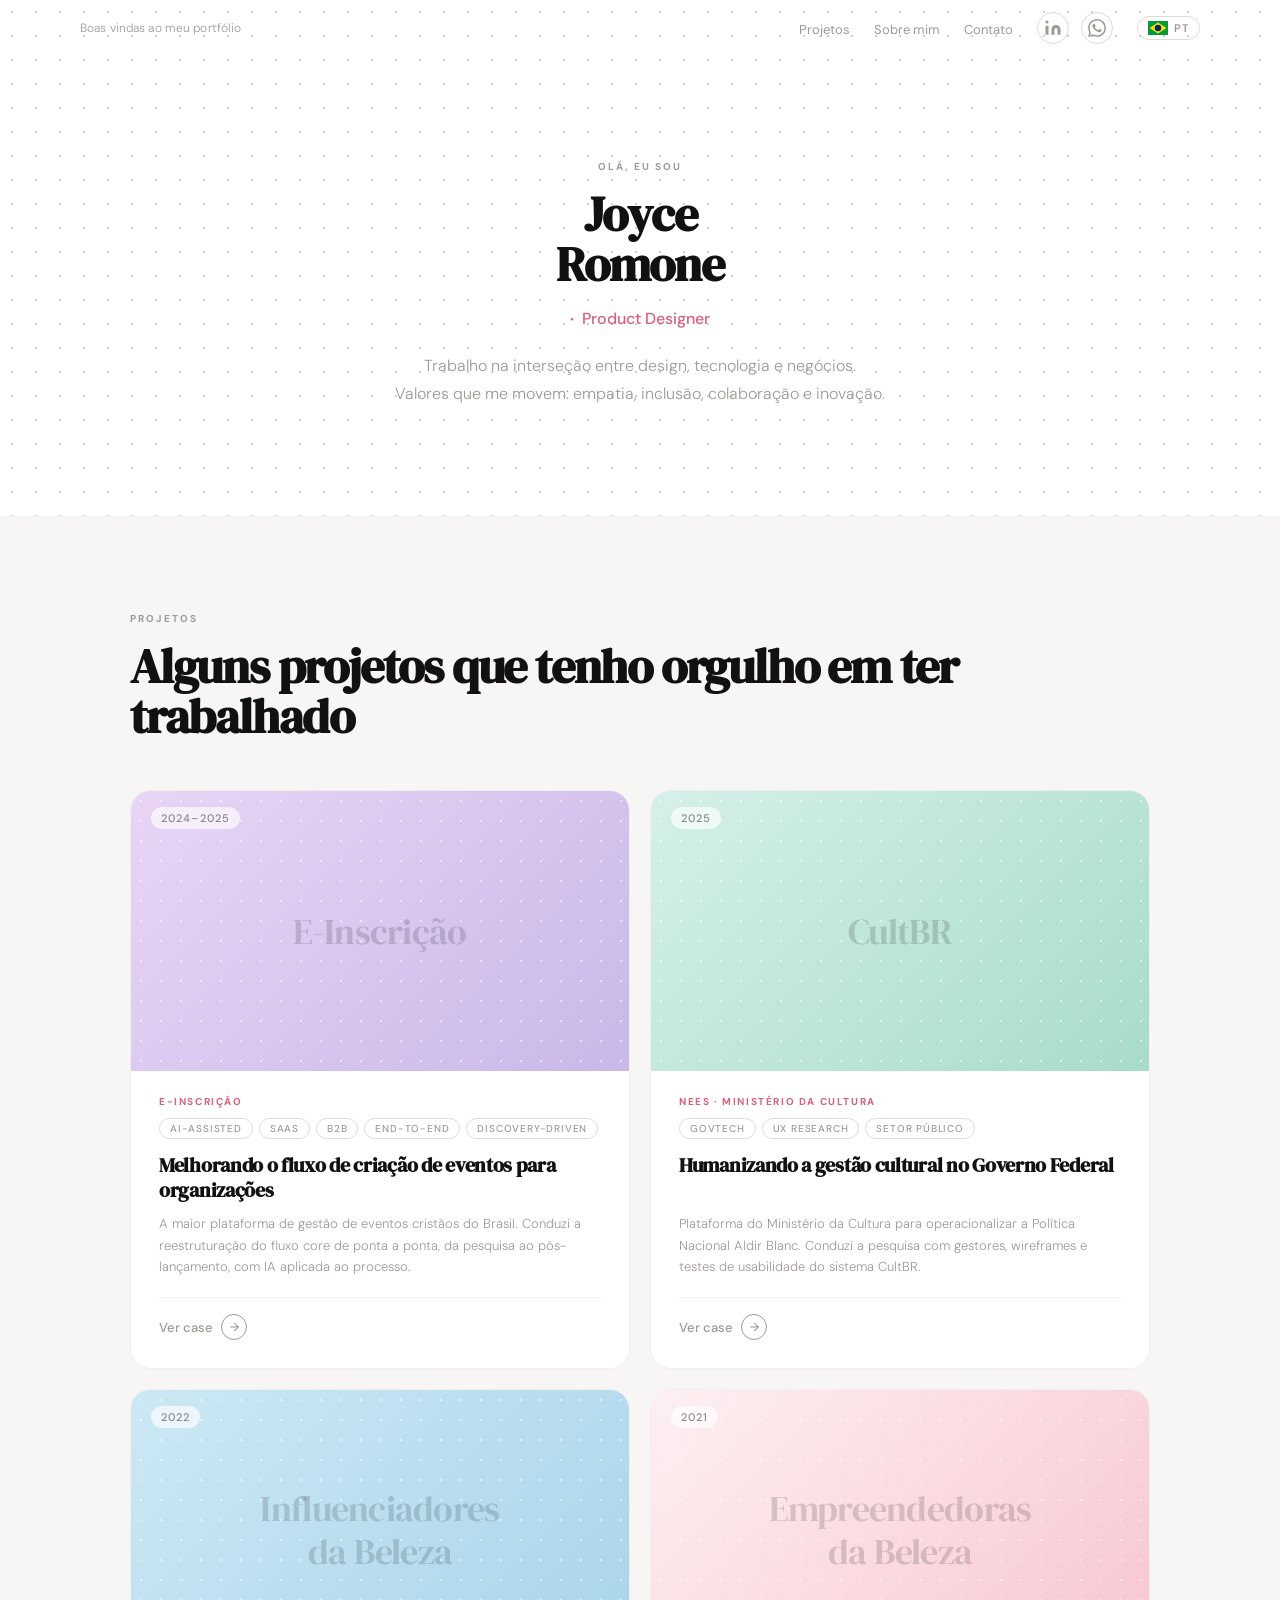
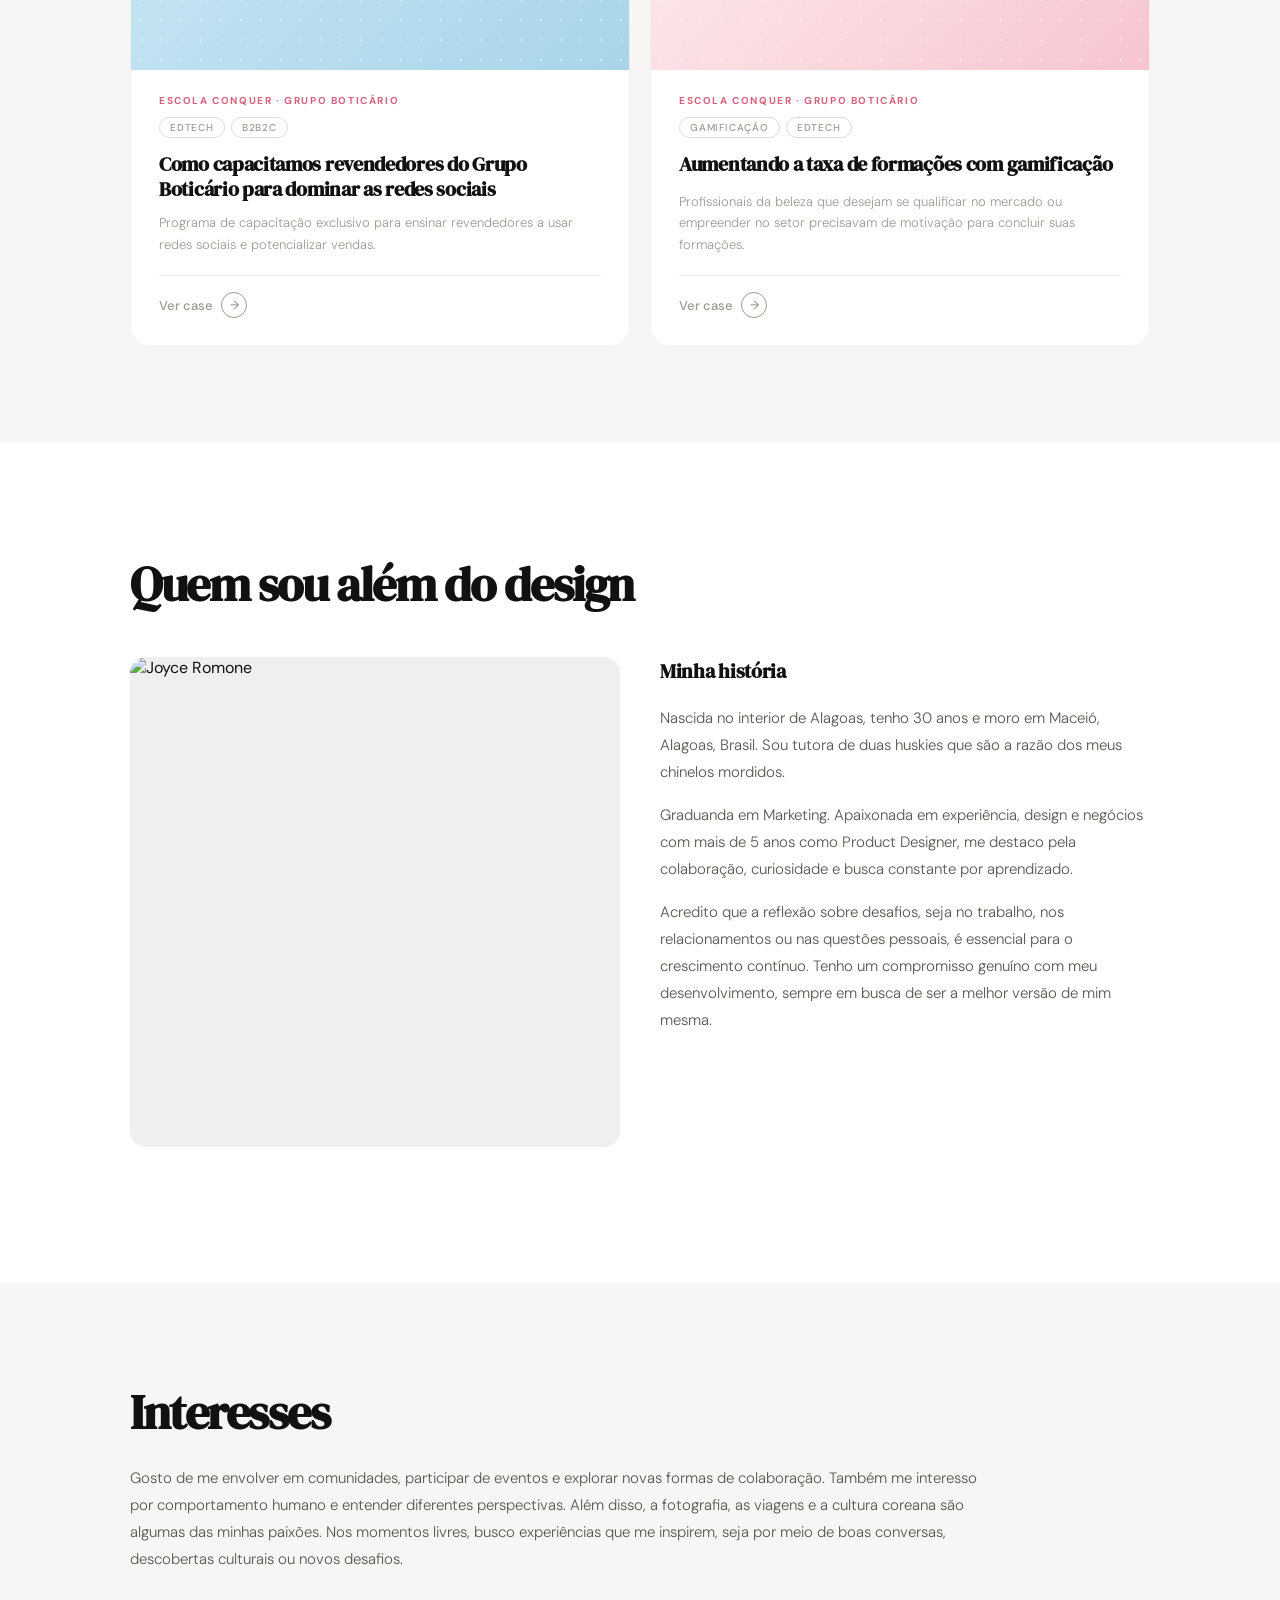
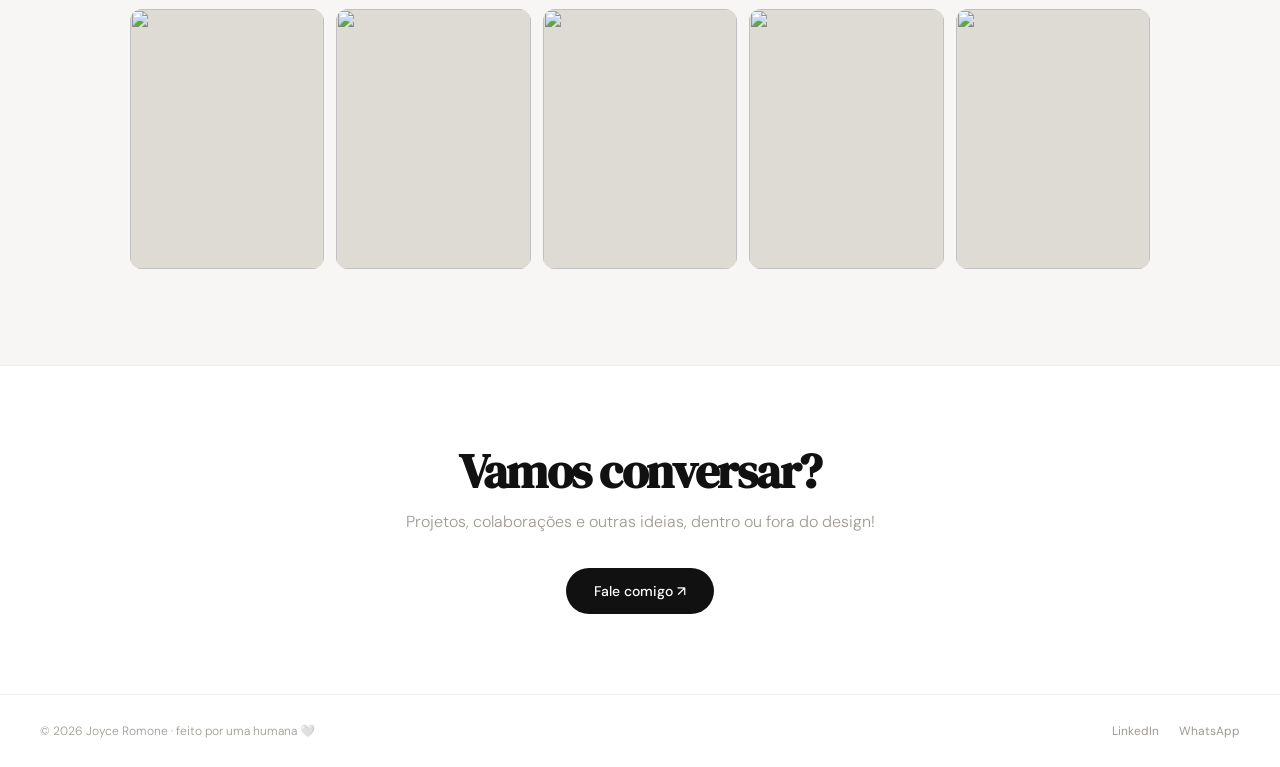
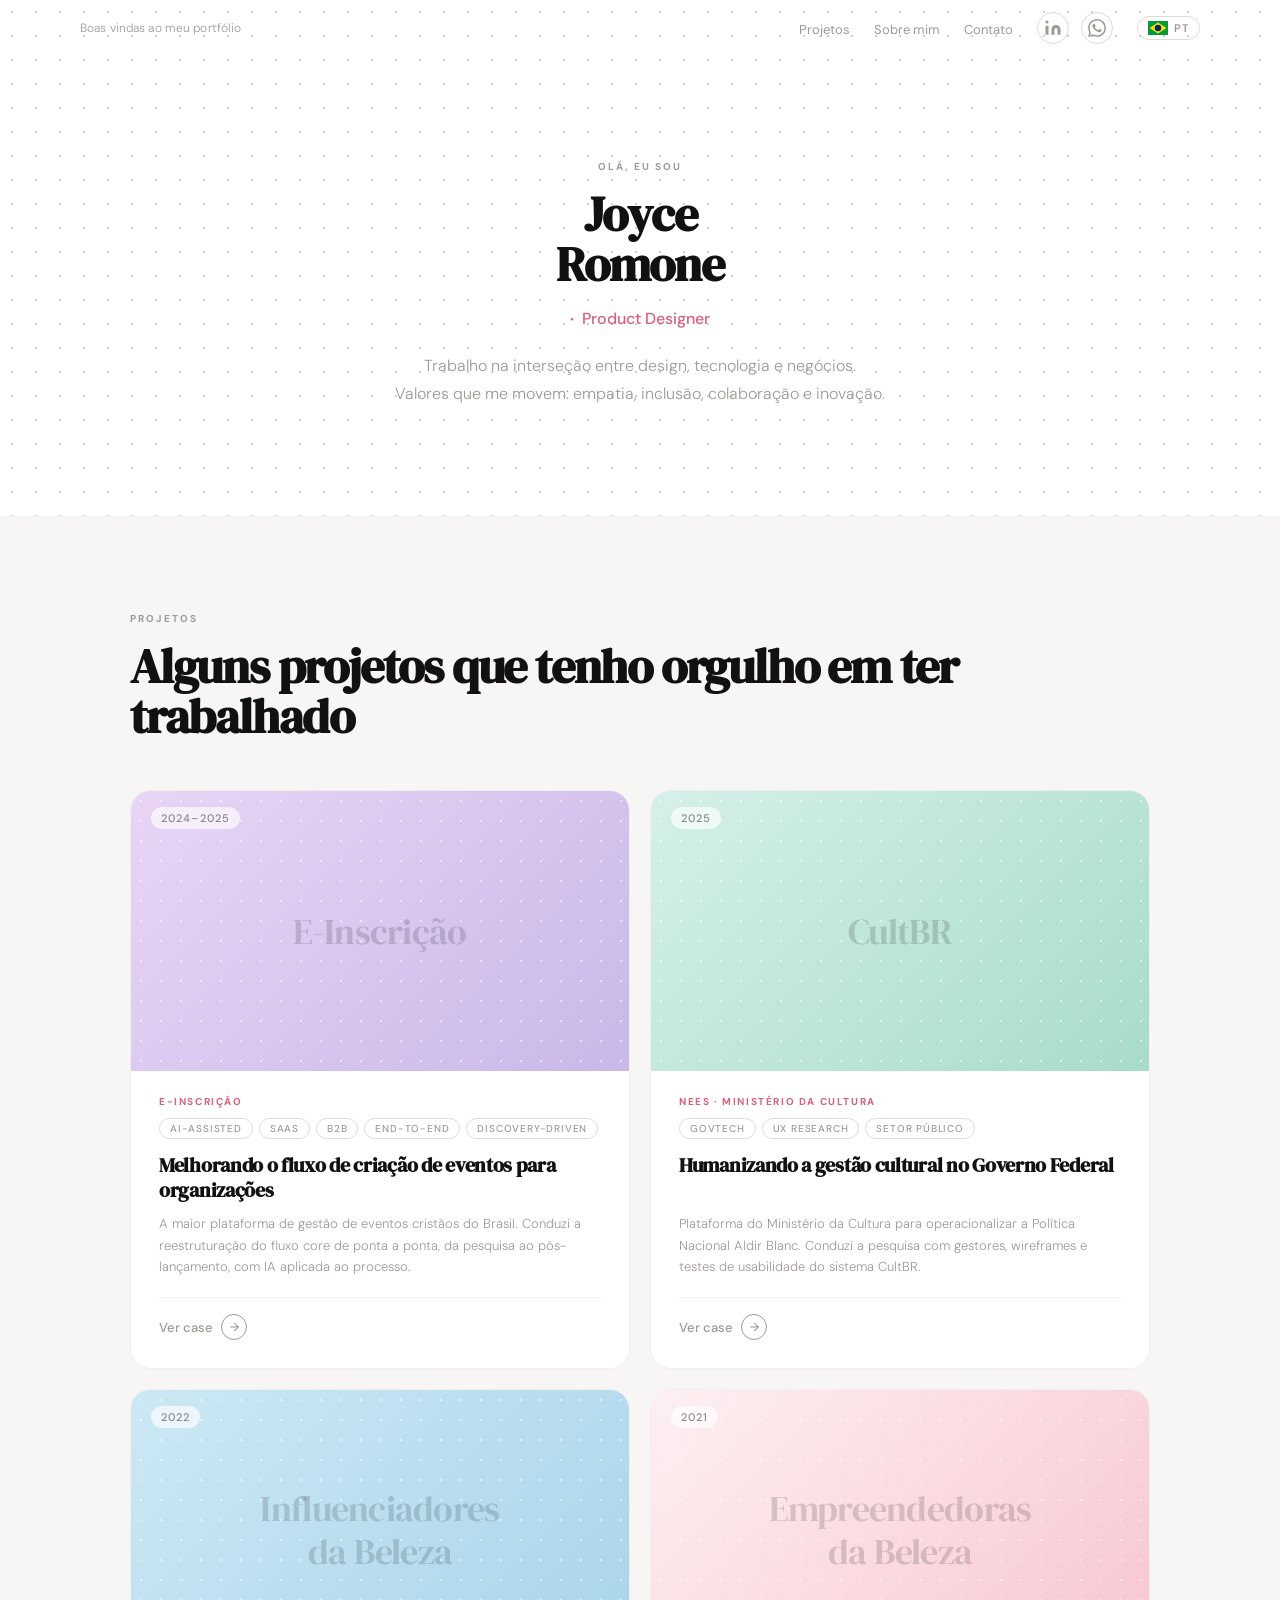
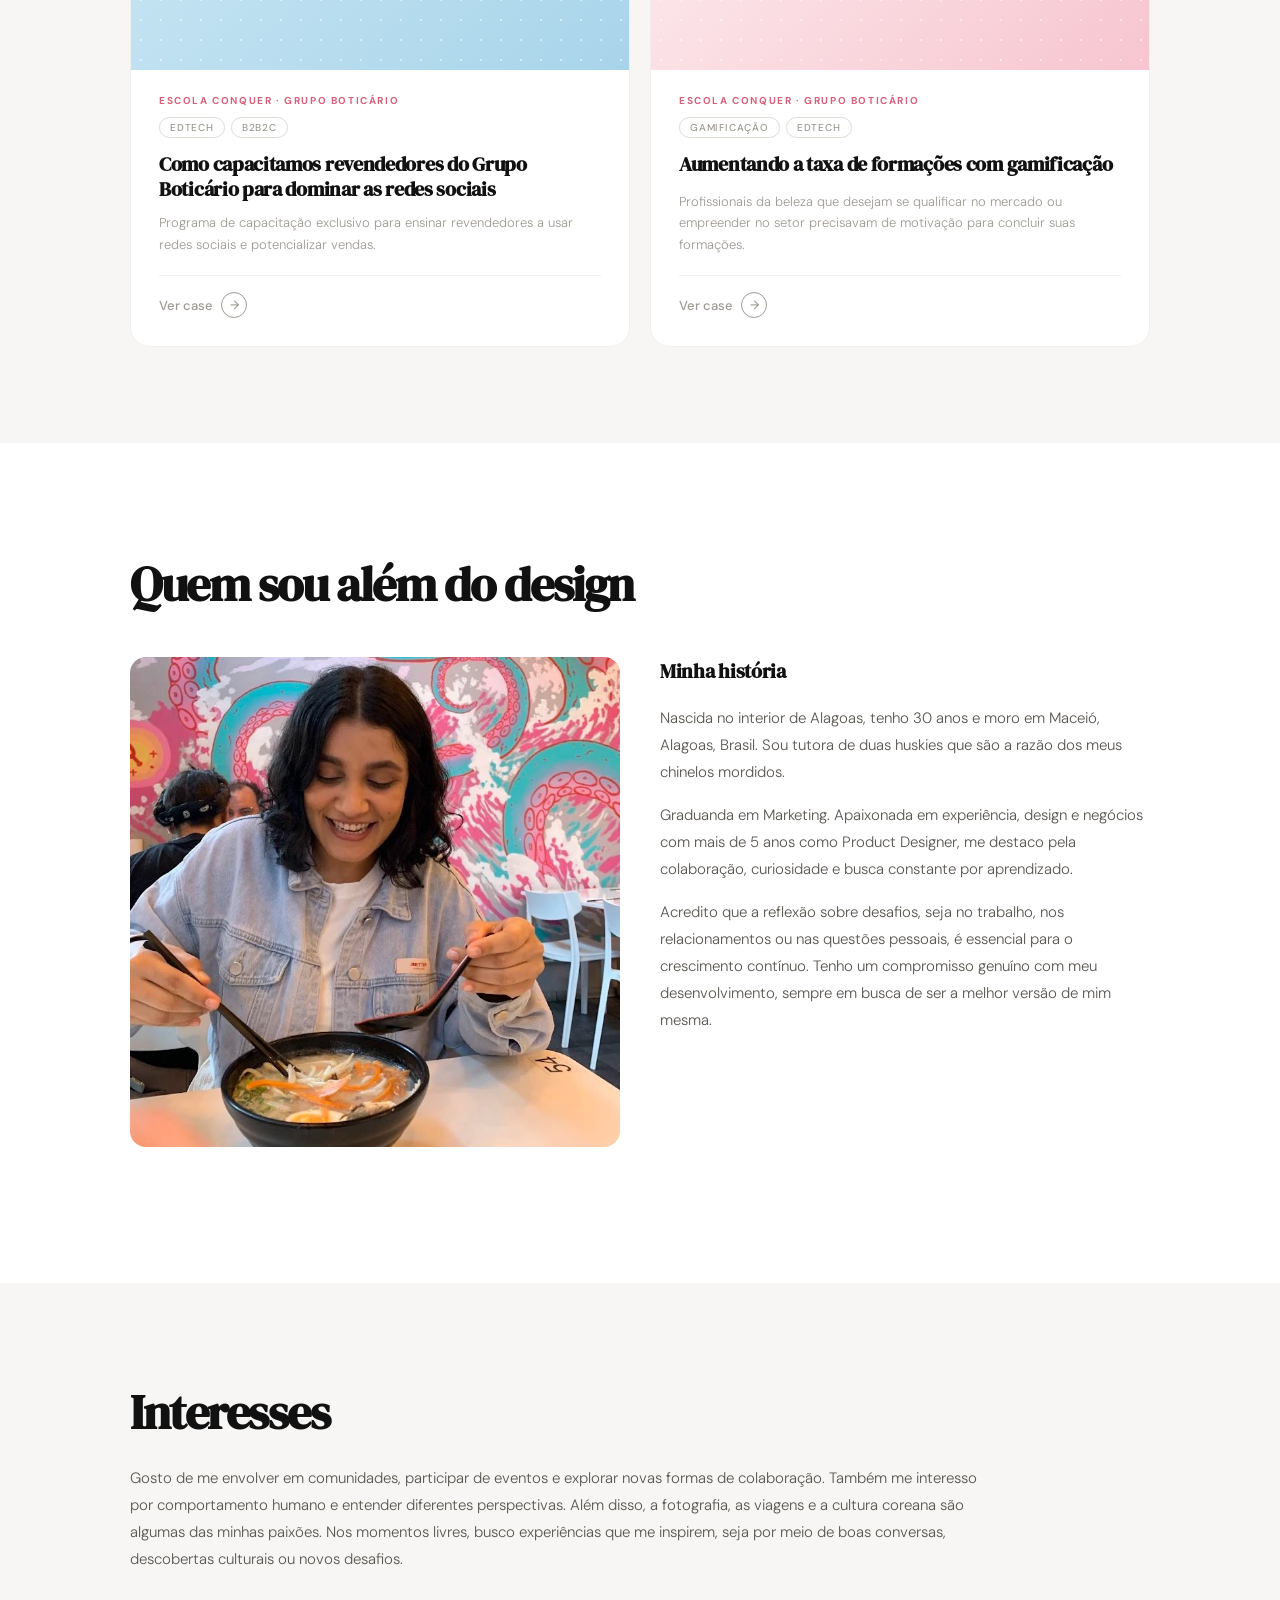
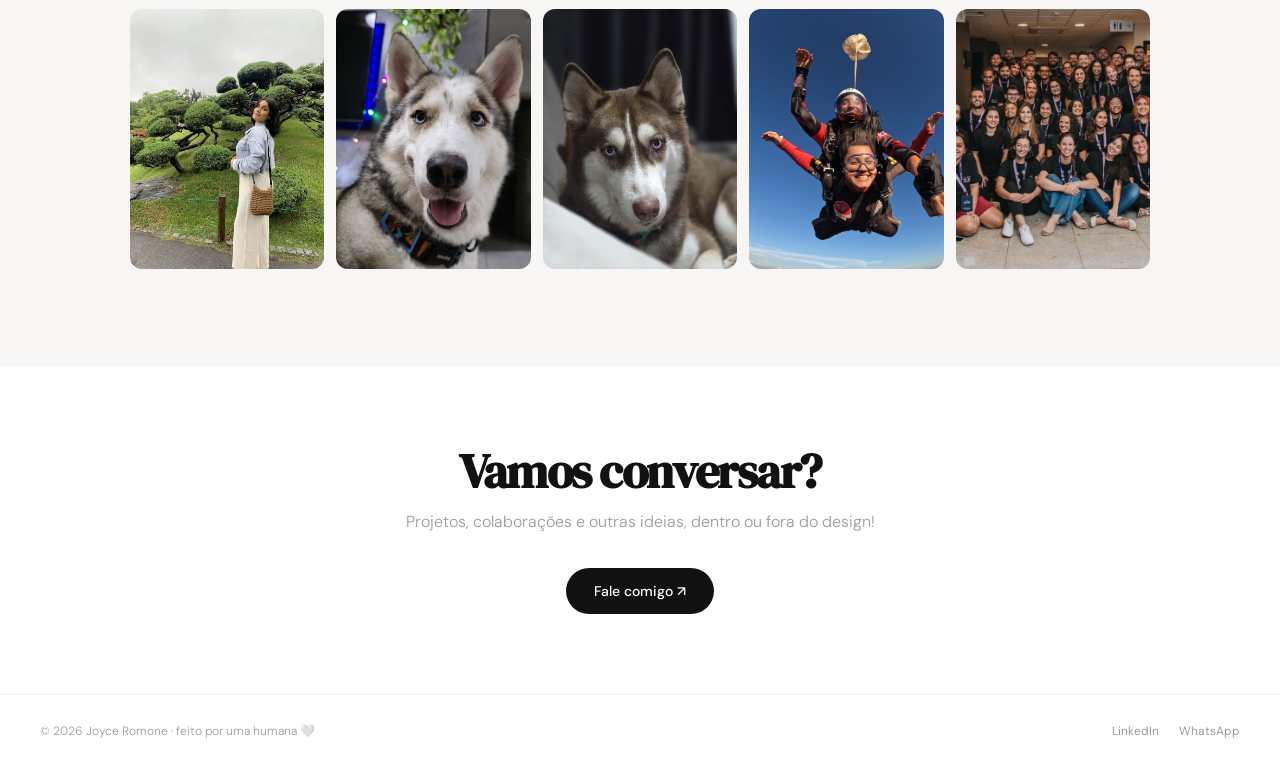
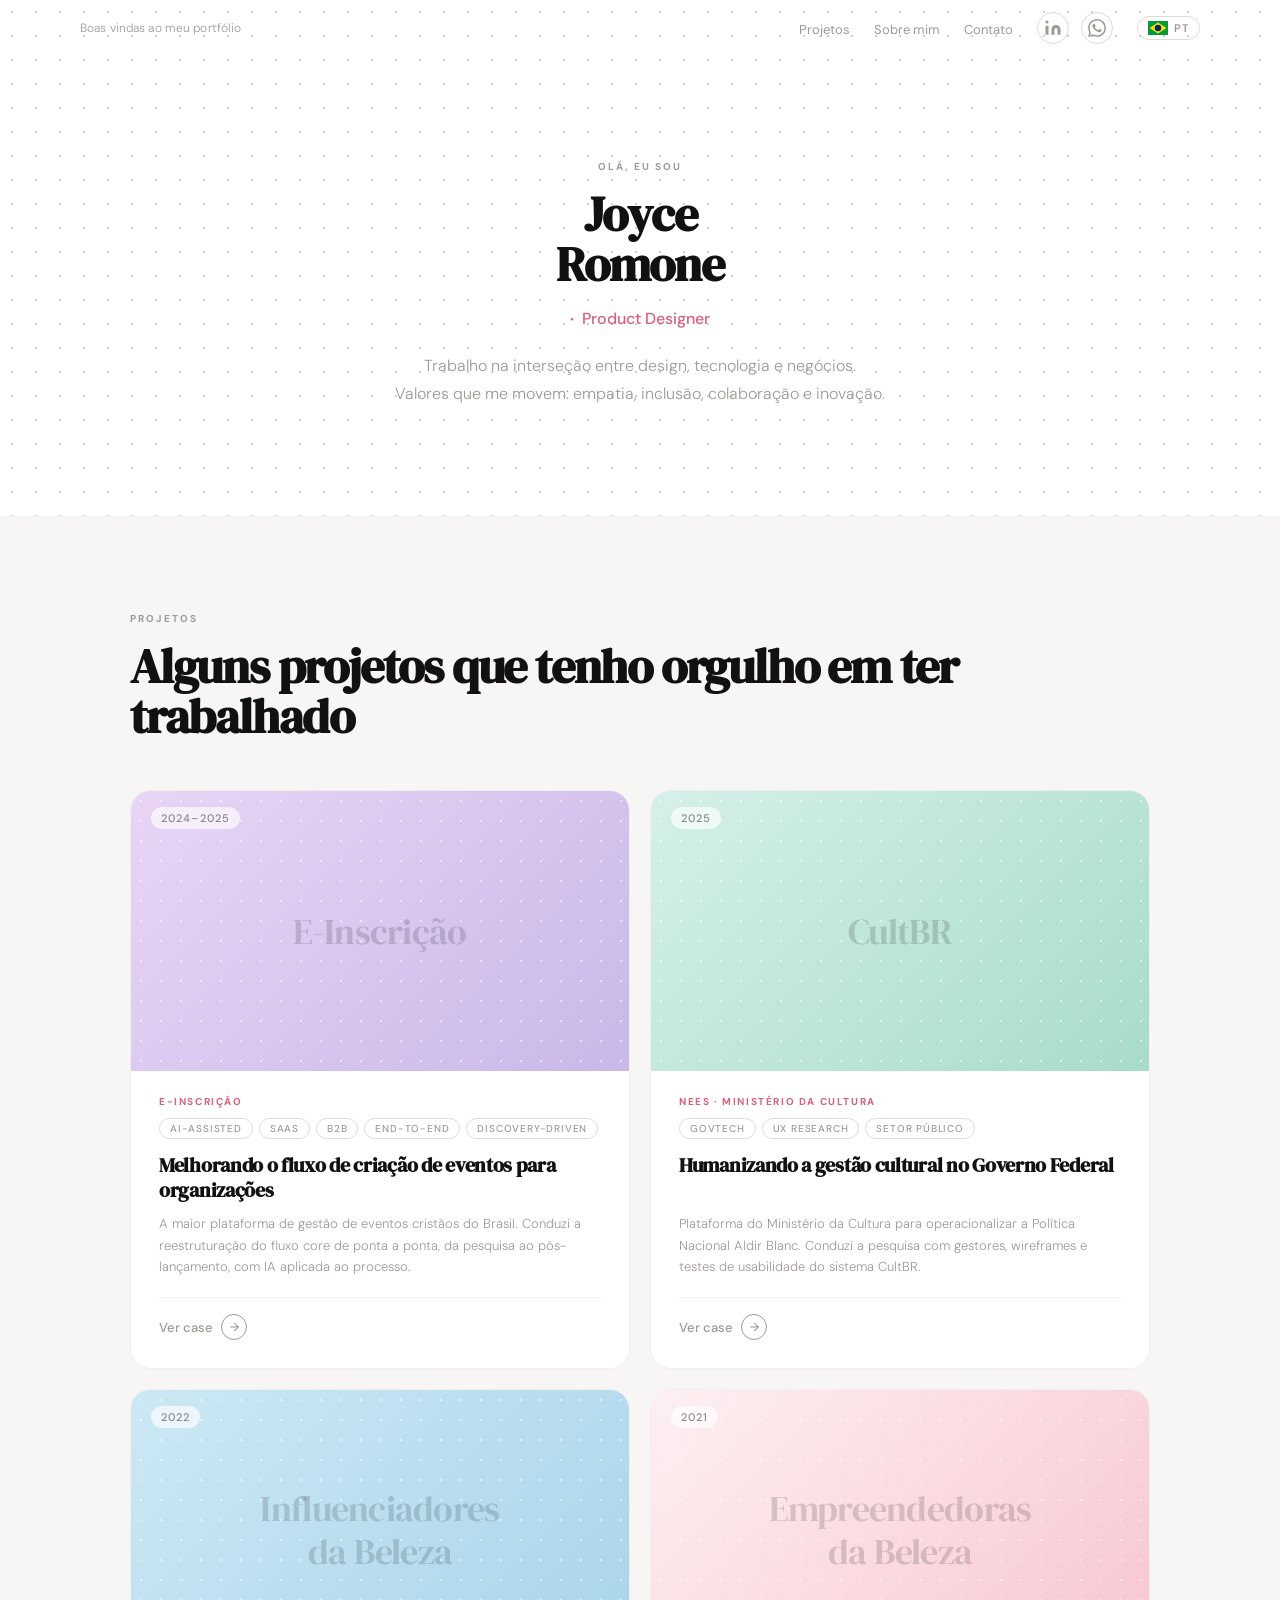
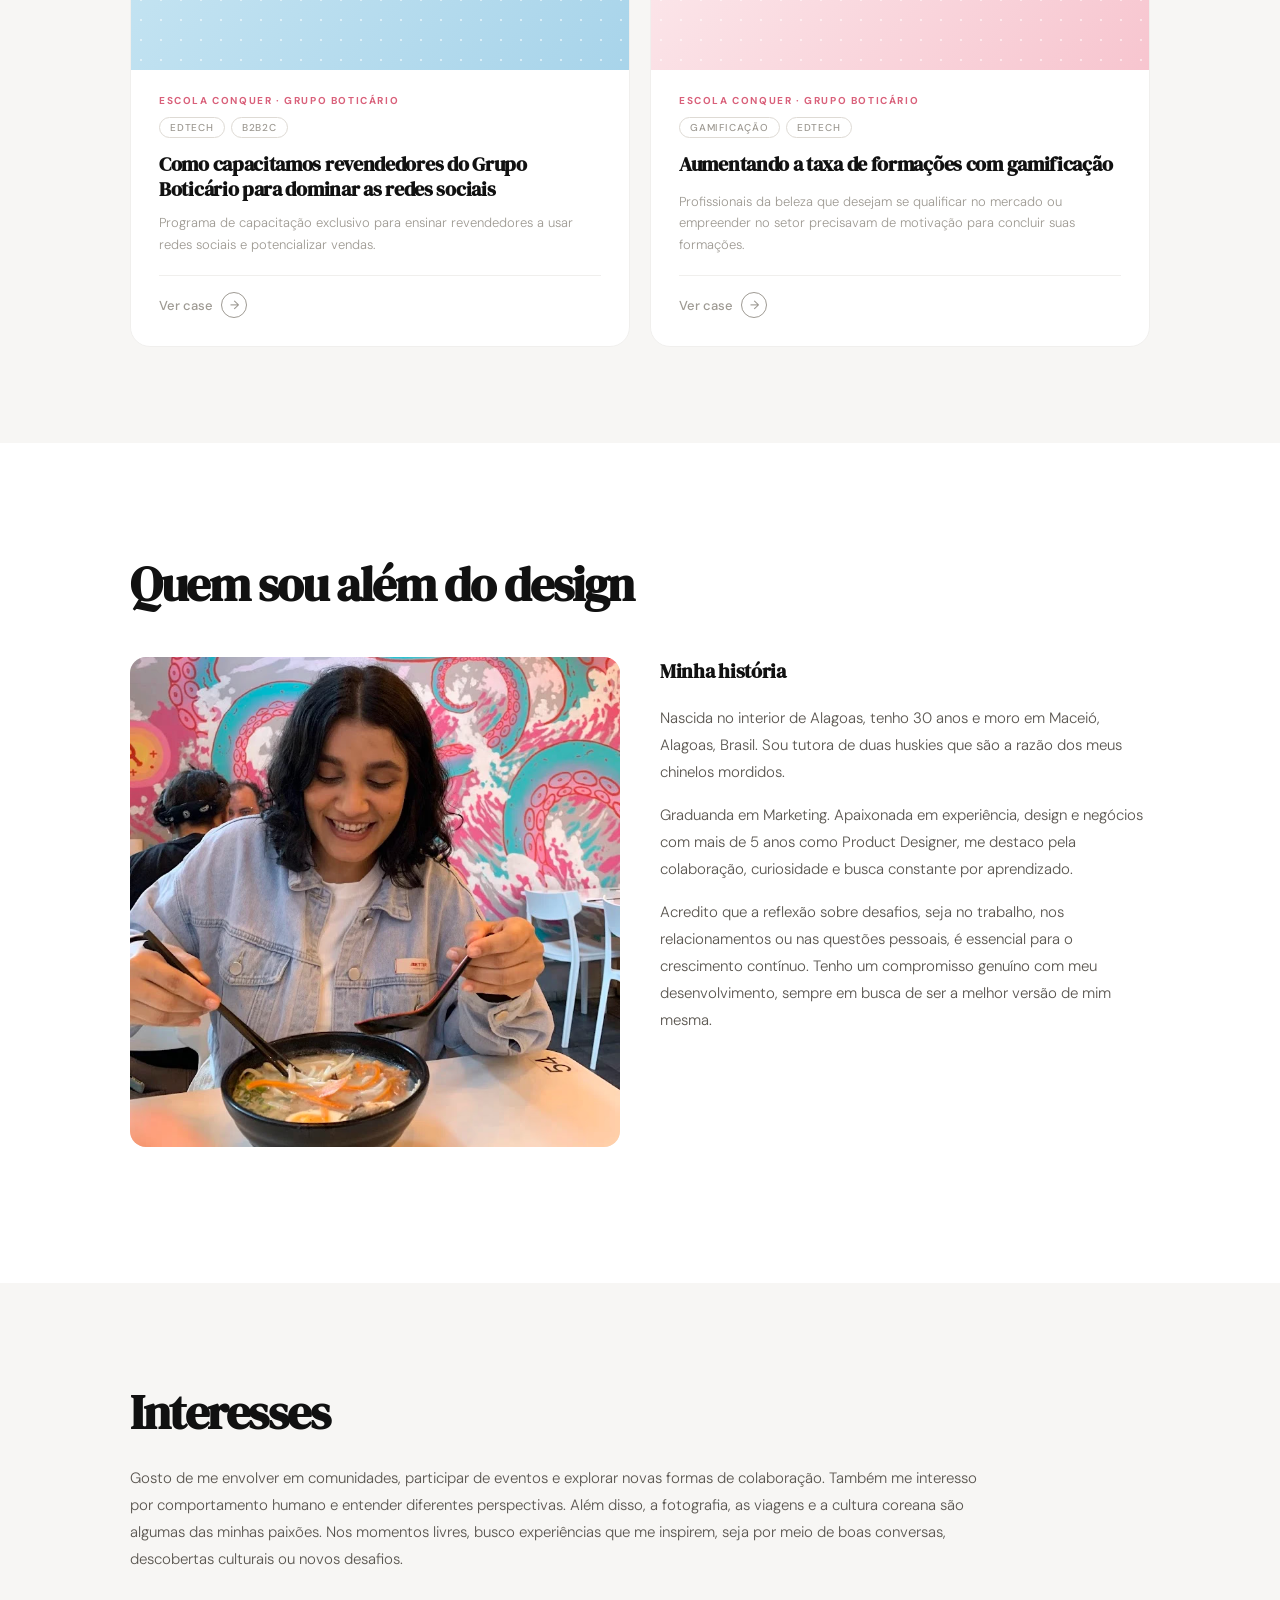
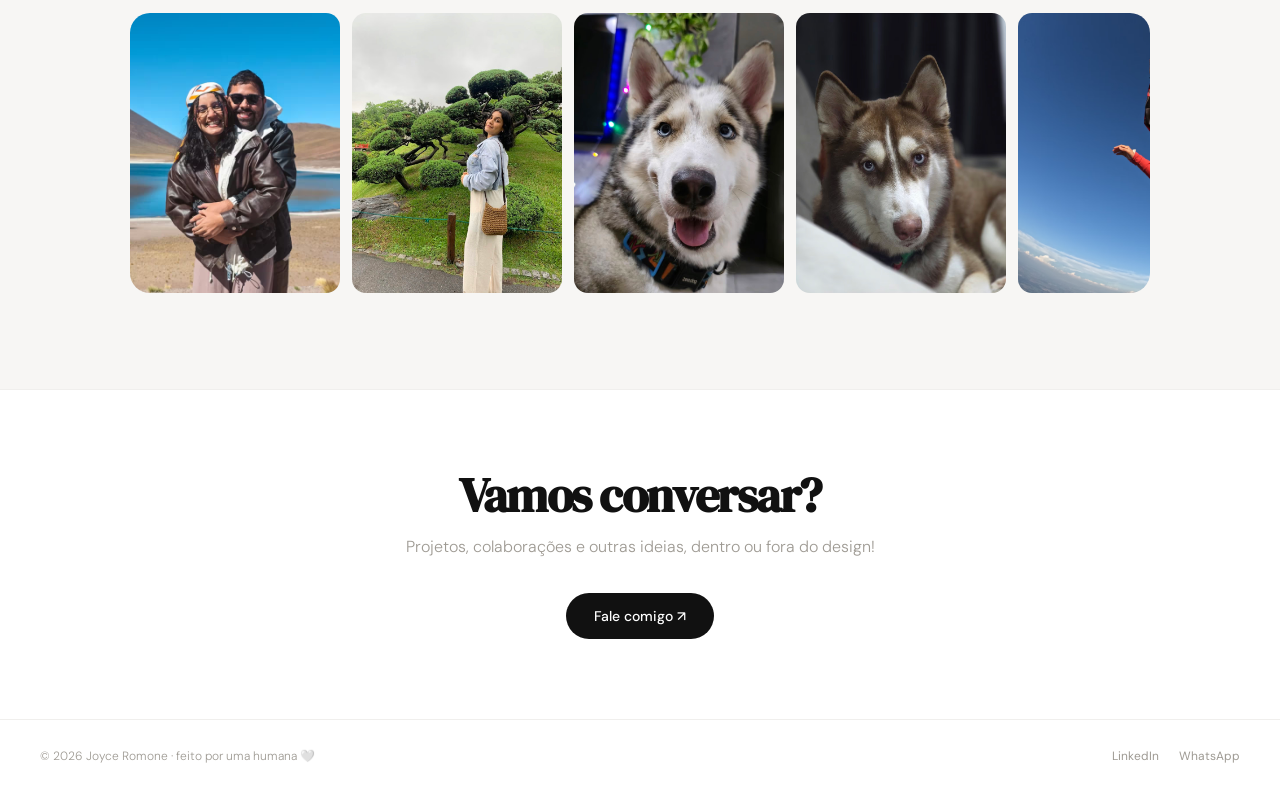
